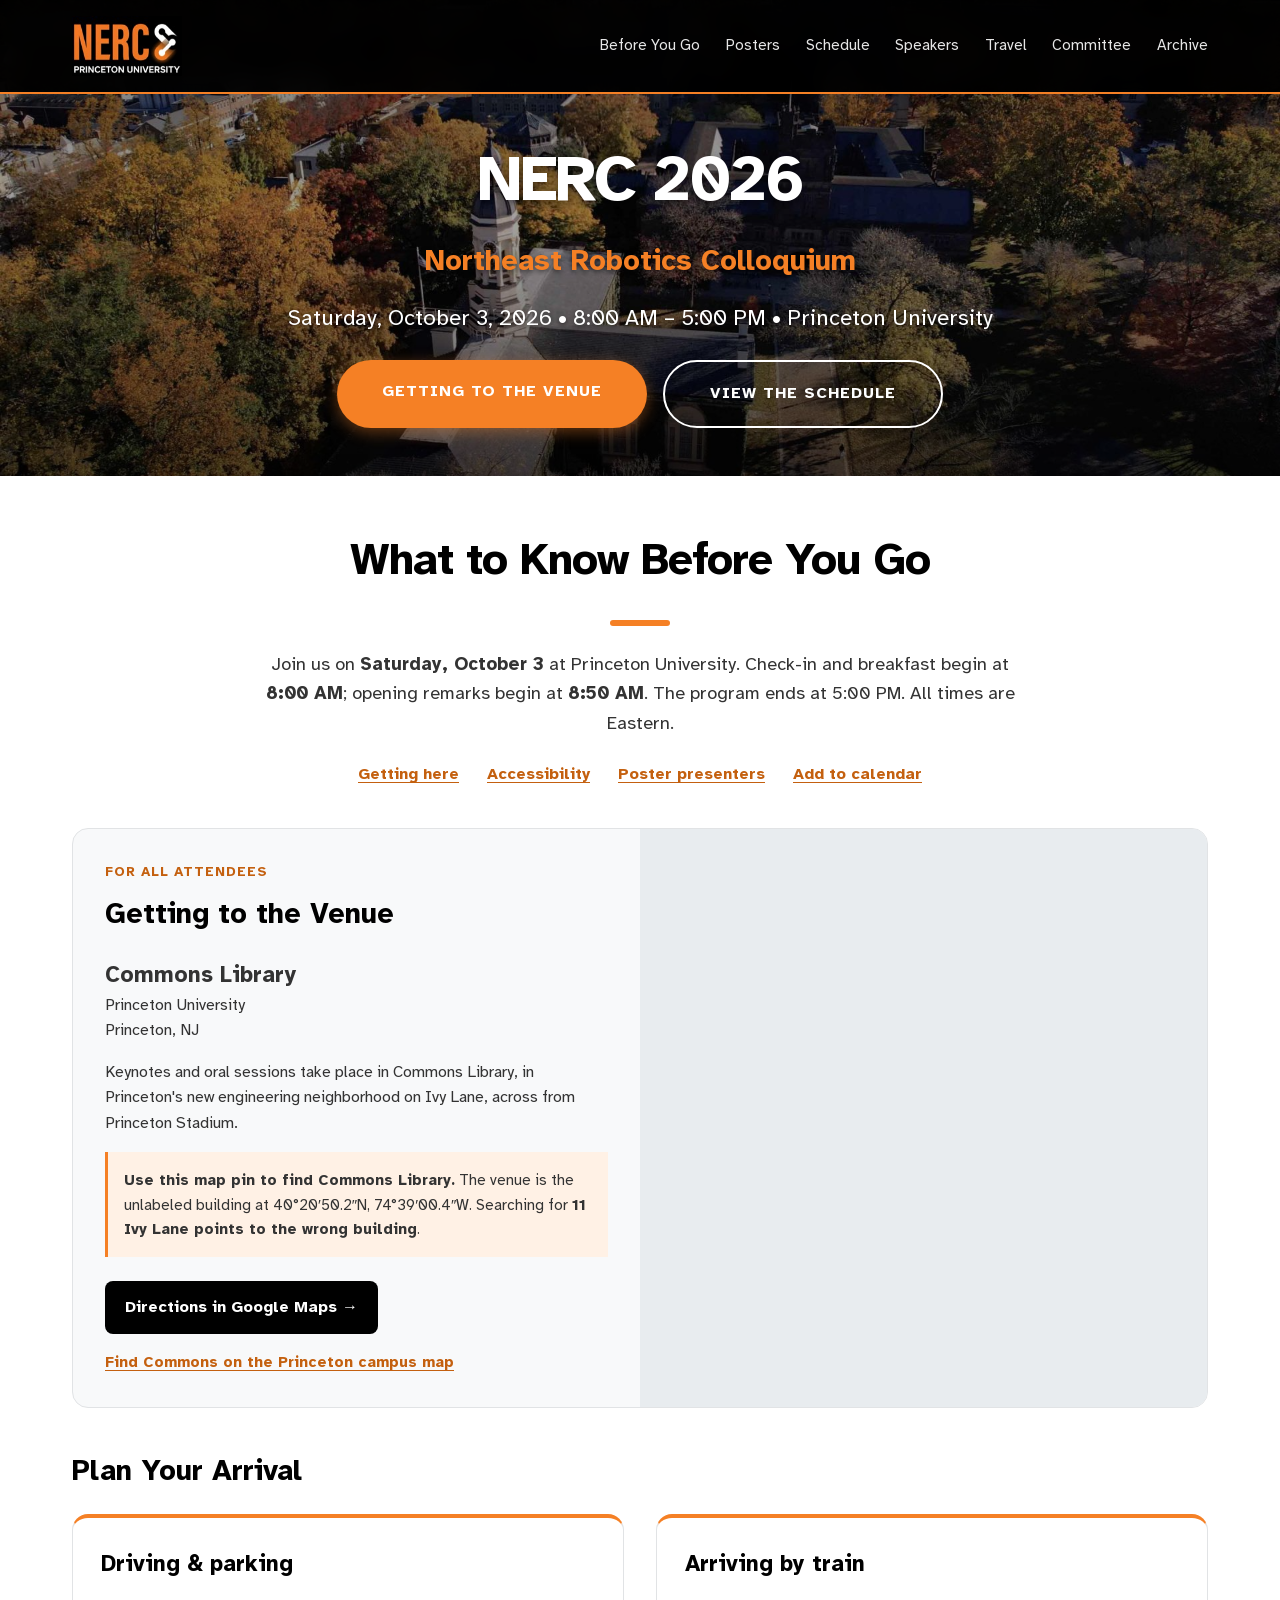
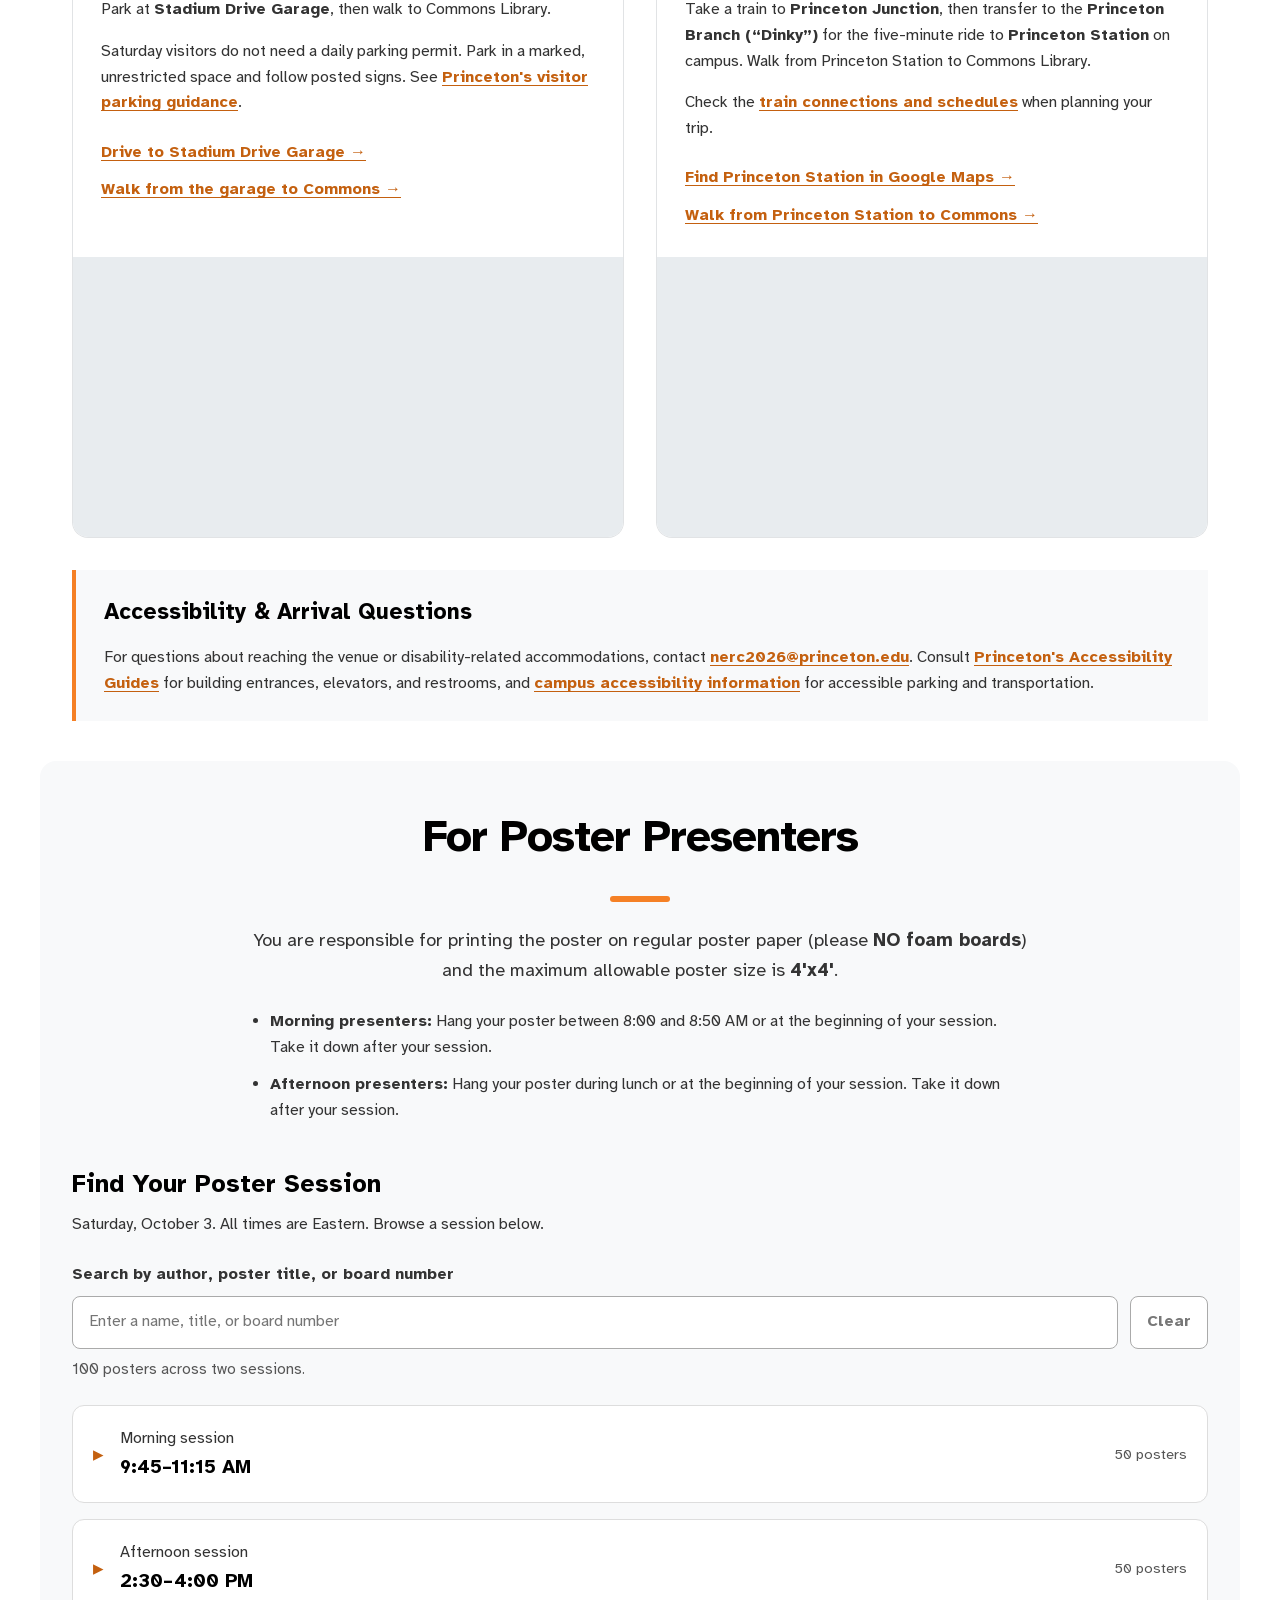
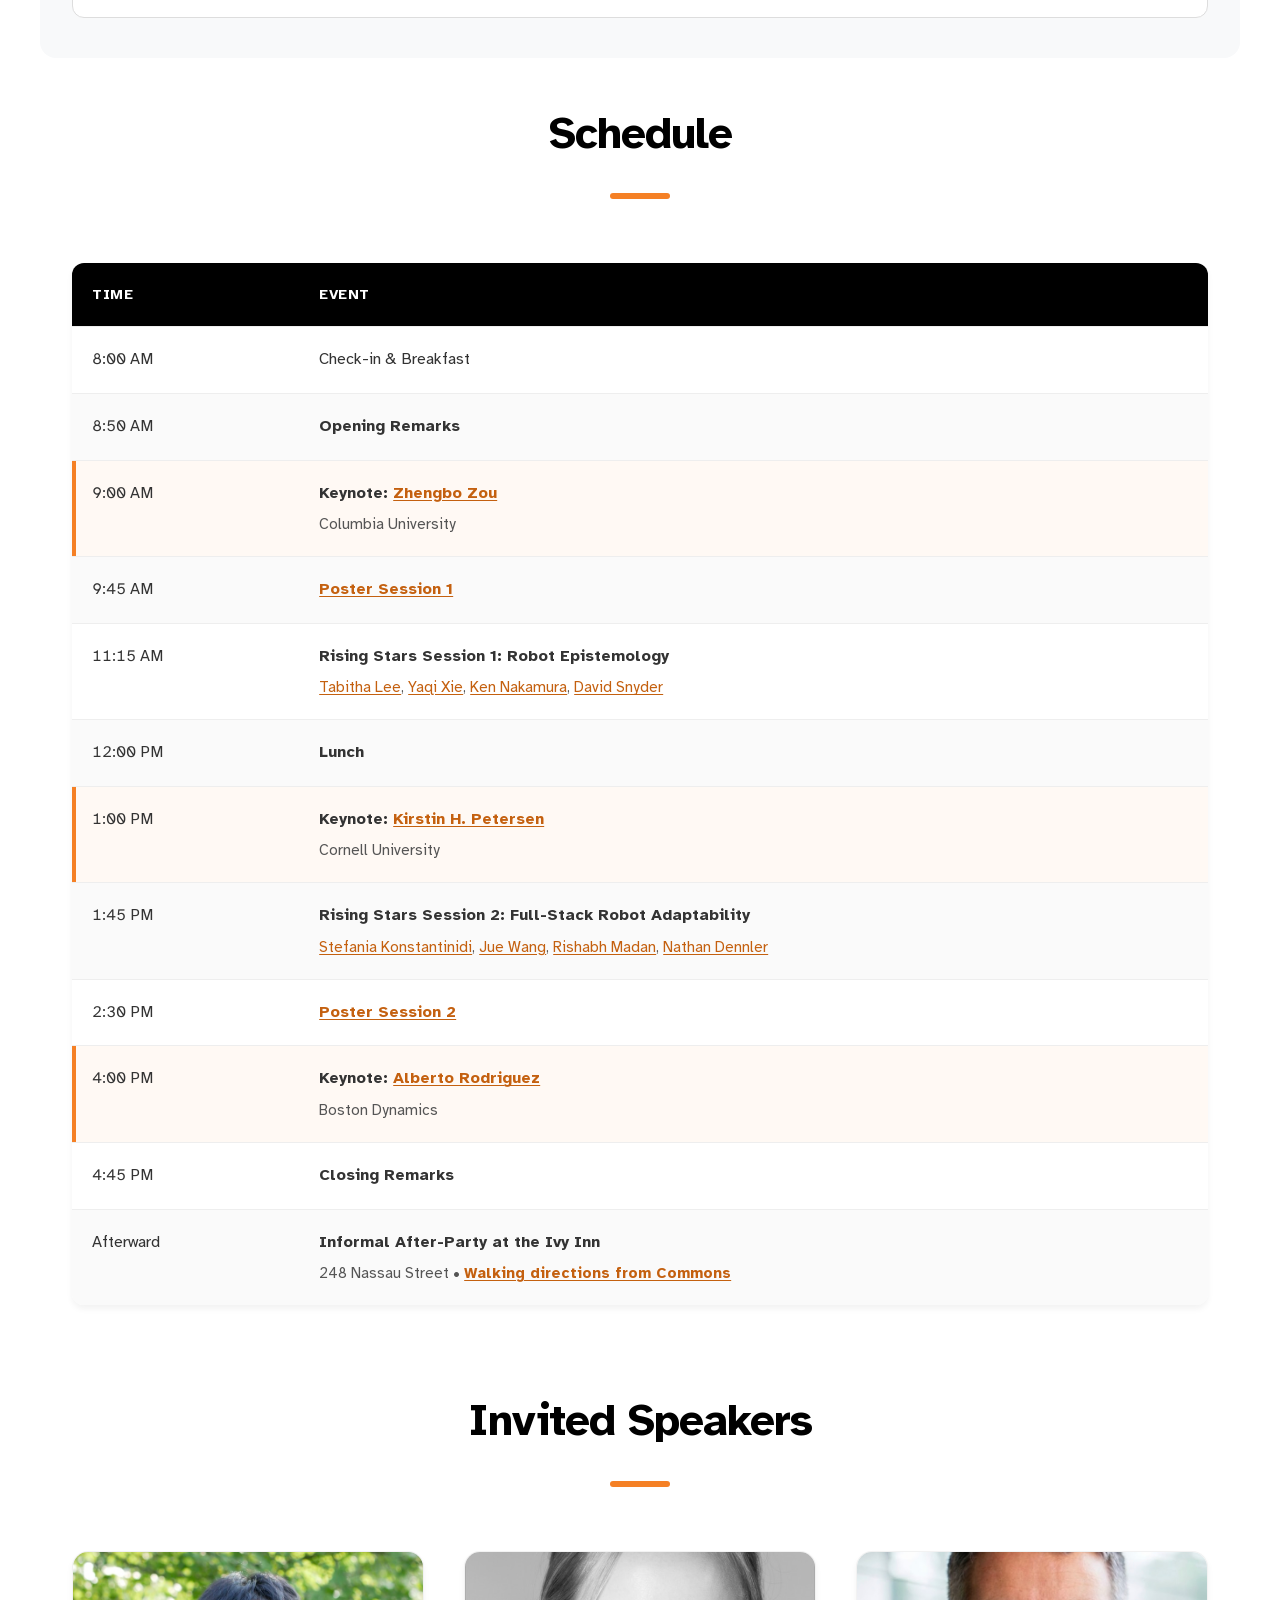
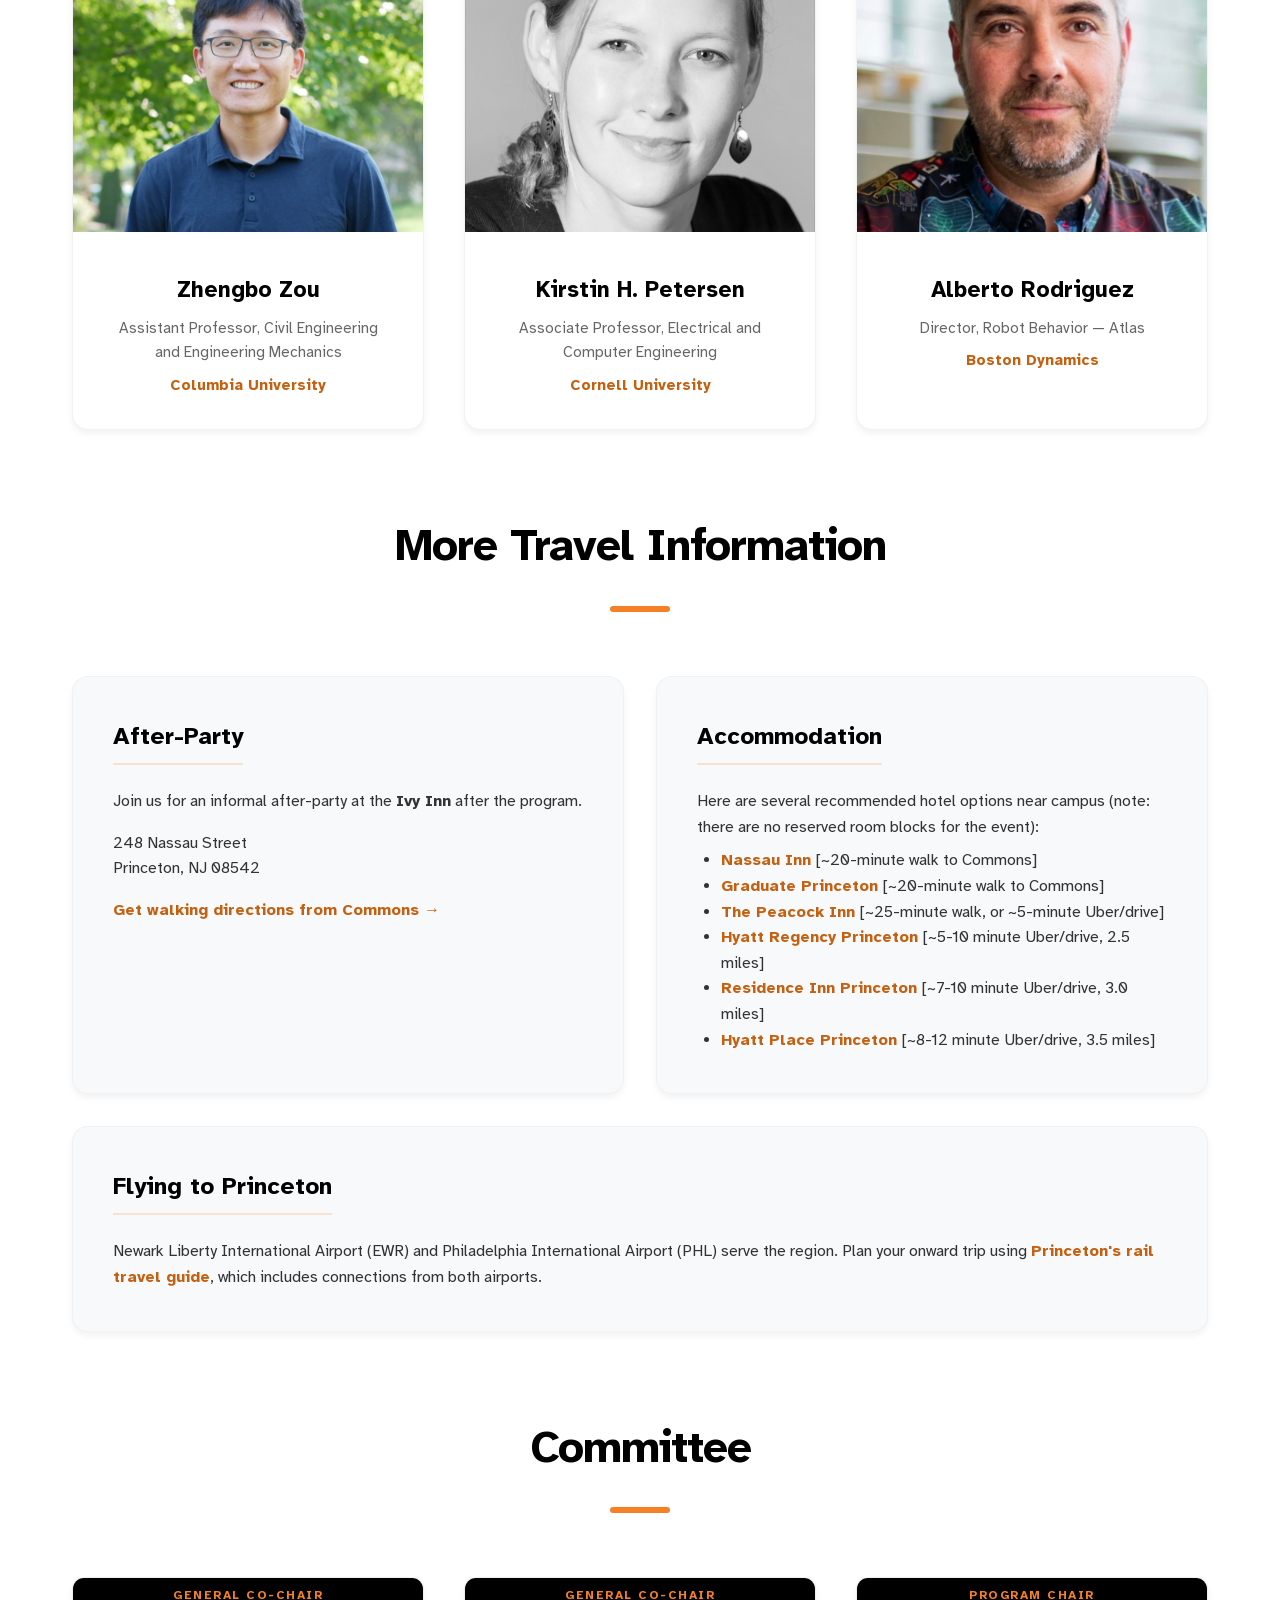
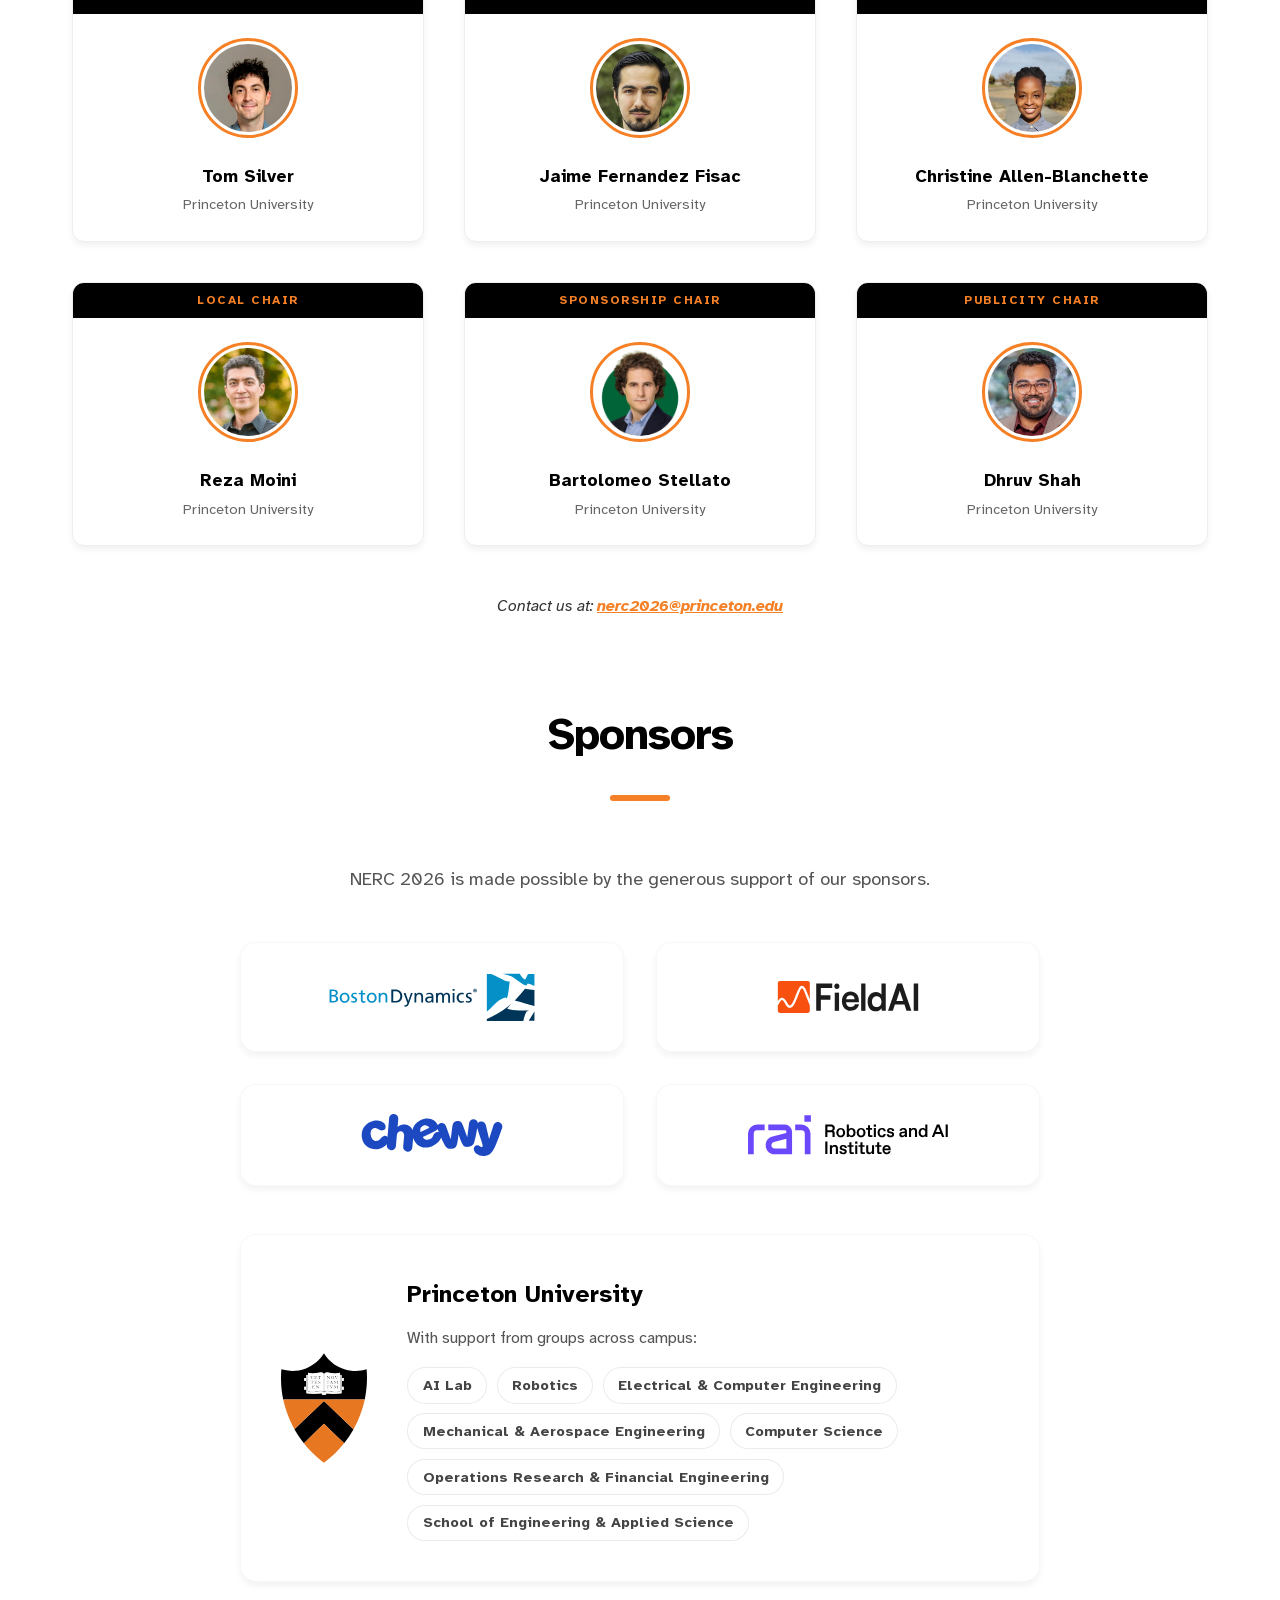
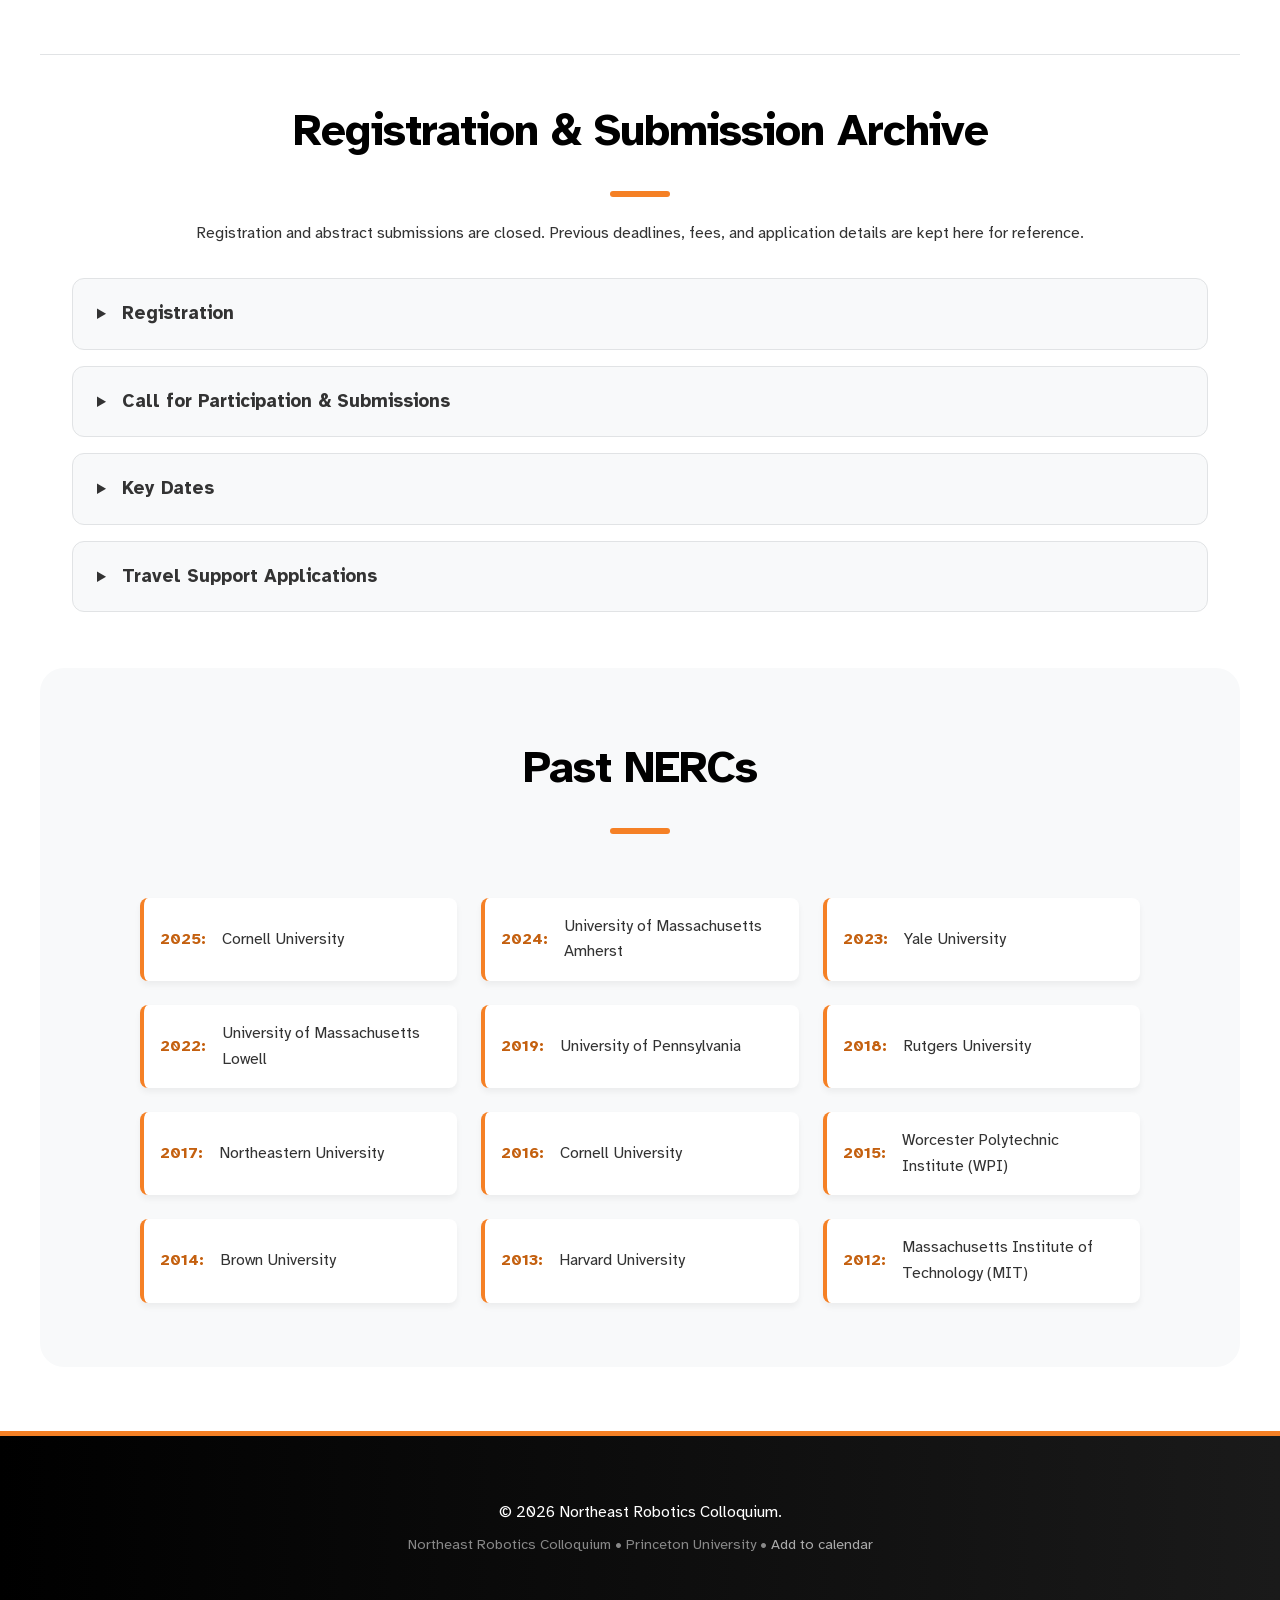
==== index.html @ b497bae8 "Link Alberto Rodriguez to Boston Dynamics" ====
<!DOCTYPE html>
<html lang="en">

<head>
    <meta charset="UTF-8">
    <meta name="viewport" content="width=device-width, initial-scale=1.0">
    <meta name="theme-color" content="#000000">
    <title>NERC 2026 | Northeast Robotics Colloquium</title>
    <meta name="description" content="The Northeast Robotics Colloquium (NERC 2026) is an annual research meeting and networking showcase bringing together the robotics community of the northeastern United States and Canada at Princeton University on October 3, 2026.">
    <link rel="canonical" href="https://nerc2026.github.io/">
    
    <!-- Open Graph / Facebook -->
    <meta property="og:type" content="website">
    <meta property="og:site_name" content="NERC 2026">
    <meta property="og:url" content="https://nerc2026.github.io/">
    <meta property="og:title" content="NERC 2026 | Northeast Robotics Colloquium">
    <meta property="og:description" content="Join the top academic and industrial robotics researchers from across the Northeast and Canada on October 3, 2026 at Princeton University.">
    <meta property="og:image" content="https://nerc2026.github.io/images/nassau_hall_autumn.jpg">
    <meta property="og:image:width" content="1920">
    <meta property="og:image:height" content="1080">
    <meta property="og:image:alt" content="Aerial view of the Princeton University campus in autumn">

    <!-- Twitter -->
    <meta name="twitter:card" content="summary_large_image">
    <meta name="twitter:url" content="https://nerc2026.github.io/">
    <meta name="twitter:title" content="NERC 2026 | Northeast Robotics Colloquium">
    <meta name="twitter:description" content="Join the top academic and industrial robotics researchers from across the Northeast and Canada on October 3, 2026 at Princeton University.">
    <meta name="twitter:image" content="https://nerc2026.github.io/images/nassau_hall_autumn.jpg">
    <meta name="twitter:image:alt" content="Aerial view of the Princeton University campus in autumn">

    <!-- Favicon -->
    <link rel="icon" type="image/x-icon" href="favicon.ico">
    <link rel="apple-touch-icon" href="apple-touch-icon.png">

    <link rel="preload" as="image" href="images/nassau_hall_autumn.jpg" media="(min-width: 769px)">
    <link rel="preload" as="image" href="images/nassau_hall_autumn_mobile.jpg" media="(max-width: 768px)">
    <link rel="stylesheet" href="style.css?v=2.8">
    <link rel="preload" as="font" type="font/woff2" href="fonts/atkinson-400.woff2" crossorigin>
    <link rel="preload" as="font" type="font/woff2" href="fonts/atkinson-700.woff2" crossorigin>
    <link rel="stylesheet" href="fonts/fonts.css?v=1.1">

    <!-- JSON-LD Structured Data -->
    <script type="application/ld+json">
    {
        "@context": "https://schema.org",
        "@type": "Event",
        "name": "Northeast Robotics Colloquium 2026 (NERC 2026)",
        "startDate": "2026-10-03T08:00:00-04:00",
        "endDate": "2026-10-03T17:00:00-04:00",
        "eventAttendanceMode": "https://schema.org/OfflineEventAttendanceMode",
        "eventStatus": "https://schema.org/EventScheduled",
        "location": {
            "@type": "Place",
            "name": "Princeton University, Commons Library",
            "geo": {
                "@type": "GeoCoordinates",
                "latitude": 40.347278,
                "longitude": -74.650111
            },
            "address": {
                "@type": "PostalAddress",
                "addressLocality": "Princeton",
                "addressRegion": "NJ",
                "postalCode": "08540",
                "addressCountry": "US"
            }
        },
        "image": "https://nerc2026.github.io/images/nassau_hall_autumn.jpg",
        "url": "https://nerc2026.github.io/",
        "description": "The Northeast Robotics Colloquium (NERC 2026) is an annual research meeting and networking showcase bringing together the robotics community of the northeastern United States and Canada at Princeton University on October 3, 2026.",
        "organizer": {
            "@type": "Organization",
            "name": "Princeton Robotics, Princeton University",
            "url": "https://www.princeton.edu"
        },
        "performer": [
            {
                "@type": "Person",
                "name": "Kirstin H. Petersen",
                "affiliation": "Cornell University"
            },
            {
                "@type": "Person",
                "name": "Zhengbo Zou",
                "affiliation": "Columbia University"
            },
            {
                "@type": "Person",
                "name": "Alberto Rodriguez",
                "affiliation": "Boston Dynamics"
            }
        ]
    }
    </script>
</head>

<body>
    <a class="skip-link" href="#main">Skip to content</a>

    <!-- Navigation -->
    <header>
        <nav aria-label="Main navigation">
            <div class="logo"><img src="images/nerc.jpeg" alt="NERC 2026 Logo"></div>
            <button class="menu-toggle" id="menu-toggle" aria-label="Toggle navigation" aria-expanded="false">
                <span></span>
                <span></span>
                <span></span>
            </button>
            <ul class="nav-links">
                <li><a href="#before-you-go">Before You Go</a></li>
                <li><a href="#posters">Posters</a></li>
                <li><a href="#schedule">Schedule</a></li>
                <li><a href="#speakers">Speakers</a></li>
                <li><a href="#logistics">Travel</a></li>
                <li><a href="#organizers">Committee</a></li>
                <li><a href="#old-info">Archive</a></li>
            </ul>
        </nav>
    </header>

    <!-- Hero Section -->
    <section class="hero">
        <h1>NERC 2026</h1>
        <p class="hero-subtitle">Northeast Robotics Colloquium</p>
        <p>Saturday, October 3, 2026 &bull; 8:00 AM &ndash; 5:00 PM &bull; Princeton University</p>
        <div class="hero-buttons">
            <a href="#before-you-go" class="btn">Getting to the venue</a>
            <a href="#schedule" class="btn btn-secondary">View the schedule</a>
        </div>
    </section>

    <main id="main" tabindex="-1">

    <!-- Attendee Information -->
    <section id="before-you-go" class="attendee-info">
        <h2 class="section-title">What to Know Before You Go</h2>
        <p class="attendee-intro">Join us on <strong>Saturday, October 3</strong> at Princeton University.
            Check-in and breakfast begin at <strong>8:00 AM</strong>; opening remarks begin at <strong>8:50 AM</strong>.
            The program ends at 5:00 PM. All times are Eastern.</p>
        <div class="attendee-links">
            <a href="#getting-here">Getting here</a>
            <a href="#accessibility">Accessibility</a>
            <a href="#posters">Poster presenters</a>
            <a href="nerc2026.ics">Add to calendar</a>
        </div>

        <div class="venue-panel">
            <div class="venue-info">
                <p class="eyebrow">For all attendees</p>
                <h3>Getting to the Venue</h3>
                <p class="venue-name">Commons Library</p>
                <address>Princeton University<br>Princeton, NJ</address>
                <p>Keynotes and oral sessions take place in Commons Library, in Princeton's new engineering
                    neighborhood on Ivy Lane, across from Princeton Stadium.</p>
                <p class="map-note"><strong>Use this map pin to find Commons Library.</strong>
                    The venue is the unlabeled building at 40&deg;20&prime;50.2&Prime;N, 74&deg;39&prime;00.4&Prime;W.
                    Searching for <strong>11 Ivy Lane points to the wrong building</strong>.</p>
                <a class="map-button" href="https://www.google.com/maps/dir/?api=1&amp;destination=40.347278%2C-74.650111"
                    target="_blank" rel="noopener">Directions in Google Maps &rarr;</a>
                <a class="campus-map-link" href="https://experience.arcgis.com/experience/366d5b2cddfb4aa990eb75f04aec8ade#widget_69=text:0949"
                    target="_blank" rel="noopener">Find Commons on the Princeton campus map</a>
            </div>
            <iframe class="venue-map" title="Google Map pin for Commons Library at 40.347278, -74.650111"
                src="https://www.google.com/maps?q=40.347278%2C-74.650111&amp;z=18&amp;output=embed"
                width="600" height="440" loading="lazy" referrerpolicy="no-referrer-when-downgrade" allowfullscreen></iframe>
        </div>

        <h3 id="getting-here" class="arrival-heading">Plan Your Arrival</h3>
        <div class="arrival-grid">
            <article class="arrival-card">
                <div class="arrival-copy">
                    <h4>Driving &amp; parking</h4>
                    <p>Park at <strong>Stadium Drive Garage</strong>, then walk to Commons Library.</p>
                    <p>Saturday visitors do not need a daily parking permit. Park in a marked, unrestricted space
                        and follow posted signs. See <a href="https://transportation.princeton.edu/parking/visiting-campus-events/visitors"
                            target="_blank" rel="noopener">Princeton's visitor parking guidance</a>.</p>
                    <ul class="route-links">
                        <li><a href="https://www.google.com/maps/dir/?api=1&amp;destination=Stadium+Drive+Garage%2C+Princeton%2C+NJ&amp;travelmode=driving"
                            target="_blank" rel="noopener">Drive to Stadium Drive Garage &rarr;</a></li>
                        <li><a href="https://www.google.com/maps/dir/?api=1&amp;origin=Stadium+Drive+Garage%2C+Princeton%2C+NJ&amp;destination=40.347278%2C-74.650111&amp;travelmode=walking"
                            target="_blank" rel="noopener">Walk from the garage to Commons &rarr;</a></li>
                    </ul>
                </div>
                <iframe class="arrival-map" title="Google Map of Stadium Drive Garage, Princeton"
                    src="https://www.google.com/maps?q=Stadium+Drive+Garage%2C+Princeton%2C+NJ&amp;z=15&amp;output=embed"
                    width="600" height="280" loading="lazy" referrerpolicy="no-referrer-when-downgrade" allowfullscreen></iframe>
            </article>
            <article class="arrival-card">
                <div class="arrival-copy">
                    <h4>Arriving by train</h4>
                    <p>Take a train to <strong>Princeton Junction</strong>, then transfer to the
                        <strong>Princeton Branch (&ldquo;Dinky&rdquo;)</strong> for the five-minute ride to
                        <strong>Princeton Station</strong> on campus. Walk from Princeton Station to Commons Library.</p>
                    <p>Check the <a href="https://transportation.princeton.edu/getting-campus/public-transit/trains"
                        target="_blank" rel="noopener">train connections and schedules</a> when planning your trip.</p>
                    <ul class="route-links">
                        <li><a href="https://www.google.com/maps/search/?api=1&amp;query=40.342088%2C-74.658870"
                            target="_blank" rel="noopener">Find Princeton Station in Google Maps &rarr;</a></li>
                        <li><a href="https://www.google.com/maps/dir/?api=1&amp;origin=40.342088%2C-74.658870&amp;destination=40.347278%2C-74.650111&amp;travelmode=walking"
                            target="_blank" rel="noopener">Walk from Princeton Station to Commons &rarr;</a></li>
                    </ul>
                </div>
                <iframe class="arrival-map" title="Google Map of Princeton Station on campus"
                    src="https://www.google.com/maps?q=40.342088%2C-74.658870&amp;z=15&amp;output=embed"
                    width="600" height="280" loading="lazy" referrerpolicy="no-referrer-when-downgrade" allowfullscreen></iframe>
            </article>
        </div>
        <div id="accessibility" class="accessibility-note">
            <h3>Accessibility &amp; Arrival Questions</h3>
            <p>For questions about reaching the venue or disability-related accommodations, contact
                <a href="mailto:nerc2026@princeton.edu">nerc2026@princeton.edu</a>.
                Consult <a href="https://www.accessableusa.com/princeton-university" target="_blank" rel="noopener">Princeton's Accessibility Guides</a>
                for building entrances, elevators, and restrooms, and
                <a href="https://transportation.princeton.edu/campus-accessibility" target="_blank" rel="noopener">campus accessibility information</a>
                for accessible parking and transportation.</p>
        </div>
    </section>

    <!-- Poster Presenter Information -->
    <section id="posters" class="poster-info">
        <h2 class="section-title">For Poster Presenters</h2>
        <p>You are responsible for printing the poster on regular poster paper (please
            <strong>NO foam boards</strong>) and the maximum allowable poster size is <strong>4'x4'</strong>.</p>
        <ul class="poster-setup">
            <li><strong>Morning presenters:</strong> Hang your poster between 8:00 and 8:50 AM or at the beginning
                of your session. Take it down after your session.</li>
            <li><strong>Afternoon presenters:</strong> Hang your poster during lunch or at the beginning
                of your session. Take it down after your session.</li>
        </ul>
        <h3 class="poster-lookup-heading">Find Your Poster Session</h3>
        <p class="poster-session-help">Saturday, October 3. All times are Eastern. Browse a session below.</p>
        <div id="poster-search-controls" class="poster-search-controls" hidden>
            <label for="poster-search">Search by author, poster title, or board number</label>
            <div class="poster-search-row">
                <input id="poster-search" type="search" placeholder="Enter a name, title, or board number"
                    autocomplete="off" spellcheck="false" aria-describedby="poster-search-count"
                    aria-controls="poster-session-morning poster-session-afternoon">
                <button id="poster-search-clear" type="button" disabled>Clear</button>
            </div>
            <p id="poster-search-count" role="status" aria-live="polite" aria-atomic="true">100 posters across two sessions.</p>
        </div>
        <p id="poster-search-empty" class="poster-search-empty" hidden>No posters found. Try a different name, title, or board number.</p>
        <details id="poster-session-morning" class="poster-session">
            <summary>
                <span class="poster-session-label">Morning session<span class="poster-session-time">9:45&ndash;11:15 AM</span></span>
                <span class="poster-session-count">50 posters</span>
            </summary>
            <ol class="poster-list" aria-label="Morning session posters by board number">
                <li class="poster-entry" data-board="1">
                    <span class="poster-board">Board <strong>1</strong></span>
                    <div class="poster-description">
                        <h4 class="poster-title">Adaptive Illumination Control for Visual SLAM</h4>
                        <p class="poster-authors">Yash Turkar, shekoufeh sadeghi, Karthik K Dantu</p>
                    </div>
                </li>
                <li class="poster-entry" data-board="2">
                    <span class="poster-board">Board <strong>2</strong></span>
                    <div class="poster-description">
                        <h4 class="poster-title">Deliberate Practice: Learning Robot Skills under a Budget</h4>
                        <p class="poster-authors">Shivam Vats, Sudarshan Sunil Harithas, Mete Tuluhan Akbulut, Arvind Raghunathan, George Konidaris</p>
                    </div>
                </li>
                <li class="poster-entry" data-board="3">
                    <span class="poster-board">Board <strong>3</strong></span>
                    <div class="poster-description">
                        <h4 class="poster-title">Deform360: A Massive Multi-view Visuotactile Dataset for Deformable World Models</h4>
                        <p class="poster-authors">George Konidaris, Hongyu Li, Wanjia Fu, Xiaoyan Cong, Zekun Li, Binghao Huang, Hanxiao Jiang, Xintong He, Yiqing Liang, Rao Fu, Tao Lu, Srinath Sridhar, Kevin A. Smith, Yunzhu Li</p>
                    </div>
                </li>
                <li class="poster-entry" data-board="4">
                    <span class="poster-board">Board <strong>4</strong></span>
                    <div class="poster-description">
                        <h4 class="poster-title">GlobalAgent: Equipping Agents with Global Spatial Memory for Language-Guided Robot Manipulation</h4>
                        <p class="poster-authors">George Konidaris, Sergio Orozco</p>
                    </div>
                </li>
                <li class="poster-entry" data-board="5">
                    <span class="poster-board">Board <strong>5</strong></span>
                    <div class="poster-description">
                        <h4 class="poster-title">Real-time deployment of deep-learning-based single-shot structured-light endoscopy for robotic laparoscopic depth guidance</h4>
                        <p class="poster-authors">Wayne Wonseok Rodgers, Axel Krieger, Shuwen Wei, Jin U. Kang, Seonghoon Jang</p>
                    </div>
                </li>
                <li class="poster-entry" data-board="6">
                    <span class="poster-board">Board <strong>6</strong></span>
                    <div class="poster-description">
                        <h4 class="poster-title">Human-Robot Teaming Field Deployments: A Comparison Between Verbal and Non-verbal Communication</h4>
                        <p class="poster-authors">Promise Osaine Ekpo, Tauhid Tanjim, Angelique Taylor</p>
                    </div>
                </li>
                <li class="poster-entry" data-board="7">
                    <span class="poster-board">Board <strong>7</strong></span>
                    <div class="poster-description">
                        <h4 class="poster-title">RAVEN: Long-Horizon Reasoning &amp; Navigation with a Visuo-Spatio-Temporal Memory</h4>
                        <p class="poster-authors">Chunwei Xing, Antonio Loquercio, Yixun Hu, Zhicheng Zheng, Lihan Zha, Rajdeep Singh, Omar Hossain, Dhruv Shah</p>
                    </div>
                </li>
                <li class="poster-entry" data-board="8">
                    <span class="poster-board">Board <strong>8</strong></span>
                    <div class="poster-description">
                        <h4 class="poster-title">Spatial Reasoning-Guided Subset Sampling for Multi-Robot Navigation</h4>
                        <p class="poster-authors">Saswati Bhattacharjee, Anirban Sinha, Chinwe Ekenna, Mukulika Ghosh</p>
                    </div>
                </li>
                <li class="poster-entry" data-board="9">
                    <span class="poster-board">Board <strong>9</strong></span>
                    <div class="poster-description">
                        <h4 class="poster-title">Learning-Based Adaptive MPC for Spacecraft Control</h4>
                        <p class="poster-authors">Patrick Schwartz, Abhishek Cauligi</p>
                    </div>
                </li>
                <li class="poster-entry" data-board="10">
                    <span class="poster-board">Board <strong>10</strong></span>
                    <div class="poster-description">
                        <h4 class="poster-title">Posture-Aware Approach and Viewpoint Selection for Robotic Casualty Assessment</h4>
                        <p class="poster-authors">Zachary Bortoff, Srijal Shekhar Poojari, Kleio Baxevani, Derek Paley</p>
                    </div>
                </li>
                <li class="poster-entry" data-board="11">
                    <span class="poster-board">Board <strong>11</strong></span>
                    <div class="poster-description">
                        <h4 class="poster-title">Conversational VLM and Deep Learning Pipeline for Robotic Multi-Spectral Motor Response Classification</h4>
                        <p class="poster-authors">Zachary Bortoff, Arian Moradi, Kleio Baxevani, Derek Paley</p>
                    </div>
                </li>
                <li class="poster-entry" data-board="12">
                    <span class="poster-board">Board <strong>12</strong></span>
                    <div class="poster-description">
                        <h4 class="poster-title">Tessellation-Enabled Soft Adaptive robot for 3D access with reduced control requirements</h4>
                        <p class="poster-authors">Allison Earnhardt, Tuo Zhao, Jonathan Prevost, Glaucio H. Paulino, Aimy Wissa</p>
                    </div>
                </li>
                <li class="poster-entry" data-board="13">
                    <span class="poster-board">Board <strong>13</strong></span>
                    <div class="poster-description">
                        <h4 class="poster-title">Characterizing the Accuracy of an Object Detection Algorithm for a ZED 2i Camera</h4>
                        <p class="poster-authors">Jeffrey W. Herrmann</p>
                    </div>
                </li>
                <li class="poster-entry" data-board="14">
                    <span class="poster-board">Board <strong>14</strong></span>
                    <div class="poster-description">
                        <h4 class="poster-title">Investigating NetLogo Swarm Complexity Survey User Evaluations</h4>
                        <p class="poster-authors">Kshitij Jerath, Sriram Krishnamoorthy</p>
                    </div>
                </li>
                <li class="poster-entry" data-board="15">
                    <span class="poster-board">Board <strong>15</strong></span>
                    <div class="poster-description">
                        <h4 class="poster-title">Text to Robotic Assembly: Function-Aware Component Assignment for Multi-Component Physical Objects</h4>
                        <p class="poster-authors">Alexander Htet Kyaw</p>
                    </div>
                </li>
                <li class="poster-entry" data-board="16">
                    <span class="poster-board">Board <strong>16</strong></span>
                    <div class="poster-description">
                        <h4 class="poster-title">A Generalized Theorem of the Alternative for Certifiable Optimization with Redundant Constraints</h4>
                        <p class="poster-authors">Hanna Jiamei Zhang, Alan Papalia, Michael Everett, David M. Rosen</p>
                    </div>
                </li>
                <li class="poster-entry" data-board="17">
                    <span class="poster-board">Board <strong>17</strong></span>
                    <div class="poster-description">
                        <h4 class="poster-title">Where Does the Interaction Begin? Boundaries, Breakdown, and Repair in a Café Robot Deployment</h4>
                        <p class="poster-authors">Maria Teresa Parreira, Malte Jung, Wendy Ju</p>
                    </div>
                </li>
                <li class="poster-entry" data-board="18">
                    <span class="poster-board">Board <strong>18</strong></span>
                    <div class="poster-description">
                        <h4 class="poster-title">Examining Social Errors in a Gradually Autonomized Trash-Barrel Robot</h4>
                        <p class="poster-authors">Maria Teresa Parreira, Wendy Ju, Emily Appleby, Sophie Shuang Cheng, Frank (Fanjun) Bu</p>
                    </div>
                </li>
                <li class="poster-entry" data-board="19">
                    <span class="poster-board">Board <strong>19</strong></span>
                    <div class="poster-description">
                        <h4 class="poster-title">TwinKit+. An AI-augmented Tangible Interface for On-the-Fly Supervisory Control of Multi-Robot Assemblies</h4>
                        <p class="poster-authors">Zixi Zhang, Bo Li, Marirena Kladeftira</p>
                    </div>
                </li>
                <li class="poster-entry" data-board="20">
                    <span class="poster-board">Board <strong>20</strong></span>
                    <div class="poster-description">
                        <h4 class="poster-title">Contextual Safety Reasoning and Grounding for Open-World Robots</h4>
                        <p class="poster-authors">Zachary Ravichandran, David Snyder, Alexander Robey, Hamed Hassani, Vijay Kumar, George J. Pappas</p>
                    </div>
                </li>
                <li class="poster-entry" data-board="21">
                    <span class="poster-board">Board <strong>21</strong></span>
                    <div class="poster-description">
                        <h4 class="poster-title">Policy Overflow: Distance-to-Manifold Corrections for Conditional Flow-Matching Policies</h4>
                        <p class="poster-authors">Edward W Staley</p>
                    </div>
                </li>
                <li class="poster-entry" data-board="22">
                    <span class="poster-board">Board <strong>22</strong></span>
                    <div class="poster-description">
                        <h4 class="poster-title">Learning Granular Dynamics via Graph Neural Networks</h4>
                        <p class="poster-authors">Sonam Okuda, Rachel Holladay</p>
                    </div>
                </li>
                <li class="poster-entry" data-board="23">
                    <span class="poster-board">Board <strong>23</strong></span>
                    <div class="poster-description">
                        <h4 class="poster-title">Hear, There, or Everywhere: MEMS-Based Acoustic Vector Sensors for Sound Localisation on UAV Platforms</h4>
                        <p class="poster-authors">Lorian Rynn Marshall, Dave Matthews, Jie Pan</p>
                    </div>
                </li>
                <li class="poster-entry" data-board="24">
                    <span class="poster-board">Board <strong>24</strong></span>
                    <div class="poster-description">
                        <h4 class="poster-title">A Systematic Analysis Framework for Fully Handheld Manipulators</h4>
                        <p class="poster-authors">Chaniya Jaroenkunathum</p>
                    </div>
                </li>
                <li class="poster-entry" data-board="25">
                    <span class="poster-board">Board <strong>25</strong></span>
                    <div class="poster-description">
                        <h4 class="poster-title">Motion Capture System for Navigating Locomotion in Granular Medium</h4>
                        <p class="poster-authors">Imelda Louise Ramirez, William R. Johnson III</p>
                    </div>
                </li>
                <li class="poster-entry" data-board="26">
                    <span class="poster-board">Board <strong>26</strong></span>
                    <div class="poster-description">
                        <h4 class="poster-title">When is property conditioning necessary? Reactive and predictive control of a soft arm</h4>
                        <p class="poster-authors">João Damião Almeida, José Santos-Victor, Cecilia Laschi</p>
                    </div>
                </li>
                <li class="poster-entry" data-board="27">
                    <span class="poster-board">Board <strong>27</strong></span>
                    <div class="poster-description">
                        <h4 class="poster-title">Understanding Human-Robot Interaction for Residents in an Assisted-Living Facility</h4>
                        <p class="poster-authors">Sifat Redwan Wahid</p>
                    </div>
                </li>
                <li class="poster-entry" data-board="28">
                    <span class="poster-board">Board <strong>28</strong></span>
                    <div class="poster-description">
                        <h4 class="poster-title">Perception Control Barrier Function Approach to Next-Best View-Action Planning in 3D Gaussian Maps</h4>
                        <p class="poster-authors">Amirhossein Mollaei Khass, Athanasios Cosse, Nader Motee</p>
                    </div>
                </li>
                <li class="poster-entry" data-board="29">
                    <span class="poster-board">Board <strong>29</strong></span>
                    <div class="poster-description">
                        <h4 class="poster-title">Accelerating Reinforcement Learning of MPC Policies via a Smoothed, GPU-Parallel ADMM Solver</h4>
                        <p class="poster-authors">Brian Plancher, Jianghan Zhang, Roland Schwan, Gabriel Fernando Bravo Palacios, Thomas Lew</p>
                    </div>
                </li>
                <li class="poster-entry" data-board="30">
                    <span class="poster-board">Board <strong>30</strong></span>
                    <div class="poster-description">
                        <h4 class="poster-title">Visibility-Constrained Nonlinear Model Predictive Control for AprilTag-Guided Mobile Robot Docking</h4>
                        <p class="poster-authors">Srividya Srinivas, Navid Rahbariasr</p>
                    </div>
                </li>
                <li class="poster-entry" data-board="31">
                    <span class="poster-board">Board <strong>31</strong></span>
                    <div class="poster-description">
                        <h4 class="poster-title">Obstacle-Aware MPC-Guided Reinforcement Learning for Humanoid Loco-Manipulation via RL-Tuned Multiagent Path Planning</h4>
                        <p class="poster-authors">Theo McArn</p>
                    </div>
                </li>
                <li class="poster-entry" data-board="32">
                    <span class="poster-board">Board <strong>32</strong></span>
                    <div class="poster-description">
                        <h4 class="poster-title">Learning to Accelerate Task and Motion Planning for Forceful Human Limb Manipulation</h4>
                        <p class="poster-authors">Minseo Kwon, Tom Silver</p>
                    </div>
                </li>
                <li class="poster-entry" data-board="33">
                    <span class="poster-board">Board <strong>33</strong></span>
                    <div class="poster-description">
                        <h4 class="poster-title">Calibrated Kibble: Modeling Deformable Particle-Filled Bags for Robot Learning</h4>
                        <p class="poster-authors">Jakub F. Kowalewski, Thomas Walewski</p>
                    </div>
                </li>
                <li class="poster-entry" data-board="34">
                    <span class="poster-board">Board <strong>34</strong></span>
                    <div class="poster-description">
                        <h4 class="poster-title">Learning Value Functions from Human Corrections as Preferences</h4>
                        <p class="poster-authors">Anjiabei Wang, Tesca Fitzgerald</p>
                    </div>
                </li>
                <li class="poster-entry" data-board="35">
                    <span class="poster-board">Board <strong>35</strong></span>
                    <div class="poster-description">
                        <h4 class="poster-title">Learning-Based Model Predictive Path Integral Control for Extreme Mobility Maneuvers</h4>
                        <p class="poster-authors">Juan Carlos Tique Rangel</p>
                    </div>
                </li>
                <li class="poster-entry" data-board="36">
                    <span class="poster-board">Board <strong>36</strong></span>
                    <div class="poster-description">
                        <h4 class="poster-title">Reality Promises: Virtual-Physical Decoupling Illusions in Mixed Reality via Invisible Mobile Robots</h4>
                        <p class="poster-authors">Mohamed Kari, Parastoo Abtahi, Cyrus Vachha</p>
                    </div>
                </li>
                <li class="poster-entry" data-board="37">
                    <span class="poster-board">Board <strong>37</strong></span>
                    <div class="poster-description">
                        <h4 class="poster-title">Online Physics Identification for Dynamic Aerial Cable Manipulation</h4>
                        <p class="poster-authors">Tongshu Wu</p>
                    </div>
                </li>
                <li class="poster-entry" data-board="38">
                    <span class="poster-board">Board <strong>38</strong></span>
                    <div class="poster-description">
                        <h4 class="poster-title">Learning Configuration-Aware Task-Space Motion Feasibility for Robotic Manipulation</h4>
                        <p class="poster-authors">Wangyi Liu, Nilanjan Chakraborty</p>
                    </div>
                </li>
                <li class="poster-entry" data-board="39">
                    <span class="poster-board">Board <strong>39</strong></span>
                    <div class="poster-description">
                        <h4 class="poster-title">Task-oriented Grasping for Multifingered Hands via Inverse Kinematics</h4>
                        <p class="poster-authors">Nilanjan Chakraborty, Aditya Patankar, Nicholas Baiata</p>
                    </div>
                </li>
                <li class="poster-entry" data-board="40">
                    <span class="poster-board">Board <strong>40</strong></span>
                    <div class="poster-description">
                        <h4 class="poster-title">Probabilistic Decision Programs for Planning and World Modeling</h4>
                        <p class="poster-authors">Zachary S Siegel</p>
                    </div>
                </li>
                <li class="poster-entry" data-board="41">
                    <span class="poster-board">Board <strong>41</strong></span>
                    <div class="poster-description">
                        <h4 class="poster-title">Global Redundancy Resolution Using Learned Orthogonal Foliations</h4>
                        <p class="poster-authors">Riddhiman Laha, Seth Hutchinson, Shravan Bhoopasamudram Krishna</p>
                    </div>
                </li>
                <li class="poster-entry" data-board="42">
                    <span class="poster-board">Board <strong>42</strong></span>
                    <div class="poster-description">
                        <h4 class="poster-title">Learning How to Bend: Dual-Control MPC for Cooperative Aerial Manipulation of Unknown Flexible Objects</h4>
                        <p class="poster-authors">Edward Caleb Lopez Tarazona</p>
                    </div>
                </li>
                <li class="poster-entry" data-board="43">
                    <span class="poster-board">Board <strong>43</strong></span>
                    <div class="poster-description">
                        <h4 class="poster-title">From Reward Weights to Physical Preferences: Terrain-Conditioned Calibration for Quadruped Locomotion</h4>
                        <p class="poster-authors">Ji-Hyeon Yoo</p>
                    </div>
                </li>
                <li class="poster-entry" data-board="44">
                    <span class="poster-board">Board <strong>44</strong></span>
                    <div class="poster-description">
                        <h4 class="poster-title">EchoSplat: Sonar Initialized and Restored Gaussian Splatting for Underwater Reconstruction</h4>
                        <p class="poster-authors">Xiaoming Zhao, Yewei Huang, Mingi Jeong, Alberto Quattrini Li</p>
                    </div>
                </li>
                <li class="poster-entry" data-board="45">
                    <span class="poster-board">Board <strong>45</strong></span>
                    <div class="poster-description">
                        <h4 class="poster-title">SPAR: Reducing Exploitability in Competitive Games with Stackelberg Protagonist-Antagonist-Referee Adversarial Reinforcement Learning</h4>
                        <p class="poster-authors">Justin S. Wang, Duy Phuong Nguyen, Haimin Hu, Jaime Fernández Fisac</p>
                    </div>
                </li>
                <li class="poster-entry" data-board="46">
                    <span class="poster-board">Board <strong>46</strong></span>
                    <div class="poster-description">
                        <h4 class="poster-title">Evolving DADENCE for Scalable Multi-Agent Coverage</h4>
                        <p class="poster-authors">Edwin Meriaux, Gregory Dudek</p>
                    </div>
                </li>
                <li class="poster-entry" data-board="47">
                    <span class="poster-board">Board <strong>47</strong></span>
                    <div class="poster-description">
                        <h4 class="poster-title">Developing a modular, affordable 1D linear rehabilitation platform</h4>
                        <p class="poster-authors">Vedant Talati, Reem M. Azar, Michelle J Johnson</p>
                    </div>
                </li>
                <li class="poster-entry" data-board="48">
                    <span class="poster-board">Board <strong>48</strong></span>
                    <div class="poster-description">
                        <h4 class="poster-title">Learning What to Say to Your VLA: Mostly Harmless Vision Language Action Model Steering</h4>
                        <p class="poster-authors">Hyun Joe Jeong, Gokul Swamy, Andrea Bajcsy</p>
                    </div>
                </li>
                <li class="poster-entry" data-board="49">
                    <span class="poster-board">Board <strong>49</strong></span>
                    <div class="poster-description">
                        <h4 class="poster-title">Dream to Go: Imagining Where to Look for Active Exploration and Object Search</h4>
                        <p class="poster-authors">Jing Zhang</p>
                    </div>
                </li>
                <li class="poster-entry" data-board="50">
                    <span class="poster-board">Board <strong>50</strong></span>
                    <div class="poster-description">
                        <h4 class="poster-title">Autonomous Vision-Based Monitoring of Aquatic Ecosystems with Micro-AUVs</h4>
                        <p class="poster-authors">Di Ni, Irene Sha, Valeria Saro-Cortes, Sneha Ramshanker, Radhika Nagpal</p>
                    </div>
                </li>
            </ol>
        </details>
        <details id="poster-session-afternoon" class="poster-session">
            <summary>
                <span class="poster-session-label">Afternoon session<span class="poster-session-time">2:30&ndash;4:00 PM</span></span>
                <span class="poster-session-count">50 posters</span>
            </summary>
            <ol class="poster-list" aria-label="Afternoon session posters by board number">
                <li class="poster-entry" data-board="1">
                    <span class="poster-board">Board <strong>1</strong></span>
                    <div class="poster-description">
                        <h4 class="poster-title">Learning on-Policy Learning to Specialize Lightweight Robot Policies</h4>
                        <p class="poster-authors">Chunwei Xing, Daniel Gehrig, Vineet Pasumarti, Antonio Loquercio</p>
                    </div>
                </li>
                <li class="poster-entry" data-board="2">
                    <span class="poster-board">Board <strong>2</strong></span>
                    <div class="poster-description">
                        <h4 class="poster-title">Reinforcement Learning for Flow-Matching Policies with Density Transport</h4>
                        <p class="poster-authors">Antonio Loquercio, Boshu Lei, Kostas Daniilidis</p>
                    </div>
                </li>
                <li class="poster-entry" data-board="3">
                    <span class="poster-board">Board <strong>3</strong></span>
                    <div class="poster-description">
                        <h4 class="poster-title">Analyzing Computational Demands on the Leo Rover during Image Processing and Navigation</h4>
                        <p class="poster-authors">Jeffrey W. Herrmann</p>
                    </div>
                </li>
                <li class="poster-entry" data-board="4">
                    <span class="poster-board">Board <strong>4</strong></span>
                    <div class="poster-description">
                        <h4 class="poster-title">Meta-Reasoning-Driven Adaptive Fault Recovery for Autonomous Robot Navigation in ROS 2 Nav2</h4>
                        <p class="poster-authors">Adewole Samuel Adeola</p>
                    </div>
                </li>
                <li class="poster-entry" data-board="5">
                    <span class="poster-board">Board <strong>5</strong></span>
                    <div class="poster-description">
                        <h4 class="poster-title">Exploring robot-led activities between people living with dementia and family care partners</h4>
                        <p class="poster-authors">Jirachaya Fern Limprayoon, Brian Scassellati</p>
                    </div>
                </li>
                <li class="poster-entry" data-board="6">
                    <span class="poster-board">Board <strong>6</strong></span>
                    <div class="poster-description">
                        <h4 class="poster-title">Optimizing Team Behavior via Extremum-seeking Control in Multi-agent Reinforcement Learning</h4>
                        <p class="poster-authors">Svar Rajankumar Patel, Kshitij Jerath, Wendy Ju</p>
                    </div>
                </li>
                <li class="poster-entry" data-board="7">
                    <span class="poster-board">Board <strong>7</strong></span>
                    <div class="poster-description">
                        <h4 class="poster-title">Multi-Agent World Models for Robust Coordination under Partial Observability and Dynamic Team Composition</h4>
                        <p class="poster-authors">Kshitij Jerath, Akshay Kolli</p>
                    </div>
                </li>
                <li class="poster-entry" data-board="8">
                    <span class="poster-board">Board <strong>8</strong></span>
                    <div class="poster-description">
                        <h4 class="poster-title">RoboPlayground: Democratizing Robotic Evaluation Through Structured Physical Domains</h4>
                        <p class="poster-authors">Yi Ru Wang, Carter Ung, Evan Gubarev, Christopher Tan, Max Argus, Florian Shkurti, Homanga Bharadhwaj, Siddhartha Srinivasa, Dieter Fox</p>
                    </div>
                </li>
                <li class="poster-entry" data-board="9">
                    <span class="poster-board">Board <strong>9</strong></span>
                    <div class="poster-description">
                        <h4 class="poster-title">Addressing the Orchestration Gap in Generalist Robots via Physical Agency</h4>
                        <p class="poster-authors">Liane Galanti</p>
                    </div>
                </li>
                <li class="poster-entry" data-board="10">
                    <span class="poster-board">Board <strong>10</strong></span>
                    <div class="poster-description">
                        <h4 class="poster-title">Environment-Aware Path Generation for Robotic Additive Manufacturing of Structures</h4>
                        <p class="poster-authors">Mahsa Rabiei</p>
                    </div>
                </li>
                <li class="poster-entry" data-board="11">
                    <span class="poster-board">Board <strong>11</strong></span>
                    <div class="poster-description">
                        <h4 class="poster-title">Toward Minimally Invasive Transcanal Perilymph Sampling</h4>
                        <p class="poster-authors">Ailisi Bao</p>
                    </div>
                </li>
                <li class="poster-entry" data-board="12">
                    <span class="poster-board">Board <strong>12</strong></span>
                    <div class="poster-description">
                        <h4 class="poster-title">Task- and Quality-Aware Egocentric Capture for Embodied Learning</h4>
                        <p class="poster-authors">Chris von Csefalvay</p>
                    </div>
                </li>
                <li class="poster-entry" data-board="13">
                    <span class="poster-board">Board <strong>13</strong></span>
                    <div class="poster-description">
                        <h4 class="poster-title">From Quasi-Static Point Contacts to Dynamic Patch Contacts using Non-Linear Complementarity Constraints</h4>
                        <p class="poster-authors">Haroon Hublikar</p>
                    </div>
                </li>
                <li class="poster-entry" data-board="14">
                    <span class="poster-board">Board <strong>14</strong></span>
                    <div class="poster-description">
                        <h4 class="poster-title">Do Your Best, Estimate the Rest: Online Adaptation to Unknown Object Mechanics for Articulated Manipulation</h4>
                        <p class="poster-authors">Mostafa Lotfy, Riddhiman Laha, Seth Hutchinson</p>
                    </div>
                </li>
                <li class="poster-entry" data-board="15">
                    <span class="poster-board">Board <strong>15</strong></span>
                    <div class="poster-description">
                        <h4 class="poster-title">Visual Sim-to-Real Learning for Robotic Insertion under Geometric Variations: Application to Rebar Installation</h4>
                        <p class="poster-authors">Tao Sun, Beining Han, Szymon Rusinkiewicz, Yi Shao</p>
                    </div>
                </li>
                <li class="poster-entry" data-board="16">
                    <span class="poster-board">Board <strong>16</strong></span>
                    <div class="poster-description">
                        <h4 class="poster-title">Bayesian Multimodal Fusion for Robotic Mass Casualty Triage</h4>
                        <p class="poster-authors">Zachary Bortoff, Arian Moradi, Srijal Shekhar Poojari, Kleio Baxevani, Derek Paley</p>
                    </div>
                </li>
                <li class="poster-entry" data-board="17">
                    <span class="poster-board">Board <strong>17</strong></span>
                    <div class="poster-description">
                        <h4 class="poster-title">Online Courteous Planning in Shared Multi-Robot Environments</h4>
                        <p class="poster-authors">Md Ridwan Hossain Talukder</p>
                    </div>
                </li>
                <li class="poster-entry" data-board="18">
                    <span class="poster-board">Board <strong>18</strong></span>
                    <div class="poster-description">
                        <h4 class="poster-title">SemTune: Text-Conditioned Semantic Tuning for Uncertainty-Aware MPC</h4>
                        <p class="poster-authors">Abhishek Cauligi, Sriram Kodey</p>
                    </div>
                </li>
                <li class="poster-entry" data-board="19">
                    <span class="poster-board">Board <strong>19</strong></span>
                    <div class="poster-description">
                        <h4 class="poster-title">Topology-Guided Visual Prompting for Vision-Language-Action Policies</h4>
                        <p class="poster-authors">Haoyang Wu, Abhinav Kumar, Dmitry Berenson</p>
                    </div>
                </li>
                <li class="poster-entry" data-board="20">
                    <span class="poster-board">Board <strong>20</strong></span>
                    <div class="poster-description">
                        <h4 class="poster-title">TRACTION: A Foundation Policy for Force Exertion and Adaptation on Diverse Terrains  for Humanoid Robots</h4>
                        <p class="poster-authors">Sudarshan Sunil Harithas, Srinath Sridhar, Chen Yu, Juan Borbon, Dingqi Zhang, Jiuguang Wang</p>
                    </div>
                </li>
                <li class="poster-entry" data-board="21">
                    <span class="poster-board">Board <strong>21</strong></span>
                    <div class="poster-description">
                        <h4 class="poster-title">DefWAM: 3D Point Flow Prediction Learns Effective Goal-Conditioned Deformable Object Manipulation</h4>
                        <p class="poster-authors">Mete Tuluhan Akbulut, George Konidaris, Srinath Sridhar, Sergio Orozco, Gaurav Singh, Ryan Duong</p>
                    </div>
                </li>
                <li class="poster-entry" data-board="22">
                    <span class="poster-board">Board <strong>22</strong></span>
                    <div class="poster-description">
                        <h4 class="poster-title">Relating Action Dispersion to Steerability in Diffusion Policies</h4>
                        <p class="poster-authors">George Konidaris, Xinyi Wang, Skye Thompson</p>
                    </div>
                </li>
                <li class="poster-entry" data-board="23">
                    <span class="poster-board">Board <strong>23</strong></span>
                    <div class="poster-description">
                        <h4 class="poster-title">MPC-Injection: Biasing Off-Policy RL Toward Controller-Induced Behavior Basins</h4>
                        <p class="poster-authors">Roy Xing, Seyoung Ree, Brian Plancher</p>
                    </div>
                </li>
                <li class="poster-entry" data-board="24">
                    <span class="poster-board">Board <strong>24</strong></span>
                    <div class="poster-description">
                        <h4 class="poster-title">Fins and Wings: Designing a Bio-Inspired Flying Fish Robotic Model Organism</h4>
                        <p class="poster-authors">Aimy Wissa, George Kopf</p>
                    </div>
                </li>
                <li class="poster-entry" data-board="25">
                    <span class="poster-board">Board <strong>25</strong></span>
                    <div class="poster-description">
                        <h4 class="poster-title">Explainable OOHRI: Communicating Robot Capabilities and Limitations as Augmented Reality Affordances</h4>
                        <p class="poster-authors">Lauren W. Wang, Mohamed Kari, Parastoo Abtahi</p>
                    </div>
                </li>
                <li class="poster-entry" data-board="26">
                    <span class="poster-board">Board <strong>26</strong></span>
                    <div class="poster-description">
                        <h4 class="poster-title">Underwater Robotic Swarms</h4>
                        <p class="poster-authors">Di Ni</p>
                    </div>
                </li>
                <li class="poster-entry" data-board="27">
                    <span class="poster-board">Board <strong>27</strong></span>
                    <div class="poster-description">
                        <h4 class="poster-title">Unblock Me! Human-in-the-Loop Skill Practice in Dangerous and Irreversible Environments</h4>
                        <p class="poster-authors">Tom Silver, Josh Roy</p>
                    </div>
                </li>
                <li class="poster-entry" data-board="28">
                    <span class="poster-board">Board <strong>28</strong></span>
                    <div class="poster-description">
                        <h4 class="poster-title">Interactive Information Gathering for Long-Horizon Manipulation under Uncertainty</h4>
                        <p class="poster-authors">Rachel Holladay, Linfei Yuan</p>
                    </div>
                </li>
                <li class="poster-entry" data-board="29">
                    <span class="poster-board">Board <strong>29</strong></span>
                    <div class="poster-description">
                        <h4 class="poster-title">Integrated Computer Vision and Multi-Sensor Perception for Autonomous Quadrupedal Navigation</h4>
                        <p class="poster-authors">Saiyuj Kobla, Brian Chen</p>
                    </div>
                </li>
                <li class="poster-entry" data-board="30">
                    <span class="poster-board">Board <strong>30</strong></span>
                    <div class="poster-description">
                        <h4 class="poster-title">End-User Scenario Authoring for Autonomous Cross-Embodiment Robotic Training</h4>
                        <p class="poster-authors">Angelique Taylor, Sai Rachana Kandikattu, Jonathan Isaac Segal, Laura Stegner</p>
                    </div>
                </li>
                <li class="poster-entry" data-board="31">
                    <span class="poster-board">Board <strong>31</strong></span>
                    <div class="poster-description">
                        <h4 class="poster-title">Neuromorphic Decision Dynamics for Deadlock-Free, Safe, and Fluid Navigation in Congested Environments</h4>
                        <p class="poster-authors">Himani Sinhmar</p>
                    </div>
                </li>
                <li class="poster-entry" data-board="32">
                    <span class="poster-board">Board <strong>32</strong></span>
                    <div class="poster-description">
                        <h4 class="poster-title">Bergen Anthropomorphic Robotic Arm Assessment (BARAA): A Classification Benchmark for Assessing the Mechanical Ability of Anthropomorphic Arms</h4>
                        <p class="poster-authors">Tyler Rydell, Julia Licameli, Nadia Kim, Semih Coban, Tatiana Jara, Yolanda Sheppard</p>
                    </div>
                </li>
                <li class="poster-entry" data-board="33">
                    <span class="poster-board">Board <strong>33</strong></span>
                    <div class="poster-description">
                        <h4 class="poster-title">Screw-based Representation of Task Space Motion Constraints</h4>
                        <p class="poster-authors">Nilanjan Chakraborty, Dasharadhan Mahalingam, Aditya Patankar</p>
                    </div>
                </li>
                <li class="poster-entry" data-board="34">
                    <span class="poster-board">Board <strong>34</strong></span>
                    <div class="poster-description">
                        <h4 class="poster-title">Is Footage from TrashBot Deployment Enough to Extract Norms?</h4>
                        <p class="poster-authors">Ayelet Maltz, Matt Franchi</p>
                    </div>
                </li>
                <li class="poster-entry" data-board="35">
                    <span class="poster-board">Board <strong>35</strong></span>
                    <div class="poster-description">
                        <h4 class="poster-title">Can Simulation Help Robots Predict Human Fairness Perceptions?</h4>
                        <p class="poster-authors">Austin Narcomey, Marynel Vázquez</p>
                    </div>
                </li>
                <li class="poster-entry" data-board="36">
                    <span class="poster-board">Board <strong>36</strong></span>
                    <div class="poster-description">
                        <h4 class="poster-title">HINT-Blimp: Human INTent Inference from Multimodal Cues for Robotic Blimps</h4>
                        <p class="poster-authors">Subhadeep Koley</p>
                    </div>
                </li>
                <li class="poster-entry" data-board="37">
                    <span class="poster-board">Board <strong>37</strong></span>
                    <div class="poster-description">
                        <h4 class="poster-title">Field-Adaptive Graph Representation for Navigation, Manipulation, and Finite-Duration Fields</h4>
                        <p class="poster-authors">Karthik K Dantu, Charuvahan Adhivarahan</p>
                    </div>
                </li>
                <li class="poster-entry" data-board="38">
                    <span class="poster-board">Board <strong>38</strong></span>
                    <div class="poster-description">
                        <h4 class="poster-title">Failure-Aware Planning for Multi-Robot Multi-Goal Navigation in Risky Environments</h4>
                        <p class="poster-authors">Morayo Ogunsina, Abhishek Paudel, Gregory J. Stein</p>
                    </div>
                </li>
                <li class="poster-entry" data-board="39">
                    <span class="poster-board">Board <strong>39</strong></span>
                    <div class="poster-description">
                        <h4 class="poster-title">Scalable and Reliable Coordination in Embodied Intelligent Networks</h4>
                        <p class="poster-authors">Zirui Xu</p>
                    </div>
                </li>
                <li class="poster-entry" data-board="40">
                    <span class="poster-board">Board <strong>40</strong></span>
                    <div class="poster-description">
                        <h4 class="poster-title">BlueKoi: Agility through unpowered turns in a fish-inspired robot</h4>
                        <p class="poster-authors">Irene Sha</p>
                    </div>
                </li>
                <li class="poster-entry" data-board="41">
                    <span class="poster-board">Board <strong>41</strong></span>
                    <div class="poster-description">
                        <h4 class="poster-title">Controlled Environment Prediction Using Probabilistic Modeling</h4>
                        <p class="poster-authors">Jose Toribio</p>
                    </div>
                </li>
                <li class="poster-entry" data-board="42">
                    <span class="poster-board">Board <strong>42</strong></span>
                    <div class="poster-description">
                        <h4 class="poster-title">Calibrated Vision-Language Perception for Risk-Aware Action Selection in Urban Driving</h4>
                        <p class="poster-authors">Malika Buribayeva, Qiuyu Tang, Kaier Liang, Aparna Bharati, Cristian Ioan Vasile</p>
                    </div>
                </li>
                <li class="poster-entry" data-board="S-1">
                    <span class="poster-board">Board <strong>S-1</strong></span>
                    <div class="poster-description">
                        <h4 class="poster-title">Human Universal Grasping</h4>
                        <p class="poster-authors">Kevin Yuanbo Wu, Tianxing Zhou, Isaac Tu, Billy Yan, Irmak Guzey, David Fouhey, Dandan Shan, Lerrel Pinto</p>
                    </div>
                </li>
                <li class="poster-entry" data-board="S-2">
                    <span class="poster-board">Board <strong>S-2</strong></span>
                    <div class="poster-description">
                        <h4 class="poster-title">YOR: A Whole-Body Mobile Manipulator for Teleoperation and Robot Learning</h4>
                        <p class="poster-authors">Kevin Yuanbo Wu, Lerrel Pinto, Kanad Patel, Dhawal Kabra, Neer Chandrakant Patel, Kenneth Ma, Zichen Jeff Cui</p>
                    </div>
                </li>
                <li class="poster-entry" data-board="S-3">
                    <span class="poster-board">Board <strong>S-3</strong></span>
                    <div class="poster-description">
                        <h4 class="poster-title">AI Interfaces: Easing Access to Field Robots</h4>
                        <p class="poster-authors">Eric Judys, Utku Melemetci, Kirstin H Petersen</p>
                    </div>
                </li>
                <li class="poster-entry" data-board="S-4">
                    <span class="poster-board">Board <strong>S-4</strong></span>
                    <div class="poster-description">
                        <h4 class="poster-title">From Pool to Pond: Deploying Cooperative Robots for Environmental Remediation</h4>
                        <p class="poster-authors">Kirstin H Petersen, Aidan Chan, Elias Xu</p>
                    </div>
                </li>
                <li class="poster-entry" data-board="S-5">
                    <span class="poster-board">Board <strong>S-5</strong></span>
                    <div class="poster-description">
                        <h4 class="poster-title">A Low-Cost Modular Robotic System for Automated Environmental DNA Sampling</h4>
                        <p class="poster-authors">Kirstin H Petersen, Xinrong Zhu, Stephan Wagner</p>
                    </div>
                </li>
                <li class="poster-entry" data-board="S-6">
                    <span class="poster-board">Board <strong>S-6</strong></span>
                    <div class="poster-description">
                        <h4 class="poster-title">Interfacial Pumping on a Lab-Scale USV for Efficient Microplastics Collection</h4>
                        <p class="poster-authors">Kirstin H Petersen, Stephan Wagner</p>
                    </div>
                </li>
                <li class="poster-entry" data-board="S-7">
                    <span class="poster-board">Board <strong>S-7</strong></span>
                    <div class="poster-description">
                        <h4 class="poster-title">A Robotic System for Invasive Aquatic Biomass Removal</h4>
                        <p class="poster-authors">Kirstin H Petersen, Ming Huang</p>
                    </div>
                </li>
                <li class="poster-entry" data-board="S-8">
                    <span class="poster-board">Board <strong>S-8</strong></span>
                    <div class="poster-description">
                        <h4 class="poster-title">A Low-Cost Amphibious Robot for Mapping and Monitoring Freshwater Wetlands</h4>
                        <p class="poster-authors">Kirstin H Petersen, Hilario Esparza, Ryan Brynjolfson</p>
                    </div>
                </li>
            </ol>
        </details>
    </section>

    <!-- Schedule Section -->
    <section id="schedule" class="schedule">
        <h2 class="section-title">Schedule</h2>
        <table class="schedule-table program-table">
            <thead>
                <tr>
                    <th scope="col">Time</th>
                    <th scope="col">Event</th>
                </tr>
            </thead>
            <tbody>
                <tr>
                    <td>8:00 AM</td>
                    <td>Check-in &amp; Breakfast</td>
                </tr>
                <tr>
                    <td>8:50 AM</td>
                    <td><strong>Opening Remarks</strong></td>
                </tr>
                <tr class="highlight">
                    <td>9:00 AM</td>
                    <td>
                        <strong>Keynote: <a href="https://www.civil.columbia.edu/content/zhengbo-zou" target="_blank" rel="noopener">Zhengbo Zou</a></strong>
                        <p class="schedule-detail">Columbia University</p>
                    </td>
                </tr>
                <tr>
                    <td>9:45 AM</td>
                    <td><strong><a href="#poster-session-morning">Poster Session 1</a></strong></td>
                </tr>
                <tr>
                    <td>11:15 AM</td>
                    <td>
                        <strong>Rising Stars Session 1: Robot Epistemology</strong>
                        <p class="schedule-detail schedule-speakers">
                            <a href="https://tabula-rosa.github.io/" target="_blank" rel="noopener">Tabitha Lee</a>,
                            <a href="https://yaqi-xie.me/" target="_blank" rel="noopener">Yaqi Xie</a>,
                            <a href="https://kensukenk.github.io/" target="_blank" rel="noopener">Ken Nakamura</a>,
                            <a href="https://dasnyder5.github.io/" target="_blank" rel="noopener">David Snyder</a>
                        </p>
                    </td>
                </tr>
                <tr>
                    <td>12:00 PM</td>
                    <td><strong>Lunch</strong></td>
                </tr>
                <tr class="highlight">
                    <td>1:00 PM</td>
                    <td>
                        <strong>Keynote: <a href="https://www.ece.cornell.edu/faculty-directory/kirstin-hagelskjaer-petersen" target="_blank" rel="noopener">Kirstin H. Petersen</a></strong>
                        <p class="schedule-detail">Cornell University</p>
                    </td>
                </tr>
                <tr>
                    <td>1:45 PM</td>
                    <td>
                        <strong>Rising Stars Session 2: Full-Stack Robot Adaptability</strong>
                        <p class="schedule-detail schedule-speakers">
                            <a href="https://meche.mit.edu/people/staff/stef_k%40mit.edu" target="_blank" rel="noopener">Stefania Konstantinidi</a>,
                            <a href="https://wang5056.github.io/" target="_blank" rel="noopener">Jue Wang</a>,
                            <a href="https://www.cs.cornell.edu/~madan/" target="_blank" rel="noopener">Rishabh Madan</a>,
                            <a href="https://ndennler.github.io/" target="_blank" rel="noopener">Nathan Dennler</a>
                        </p>
                    </td>
                </tr>
                <tr>
                    <td>2:30 PM</td>
                    <td><strong><a href="#poster-session-afternoon">Poster Session 2</a></strong></td>
                </tr>
                <tr class="highlight">
                    <td>4:00 PM</td>
                    <td>
                        <strong>Keynote: <a href="https://bostondynamics.com/" target="_blank" rel="noopener">Alberto Rodriguez</a></strong>
                        <p class="schedule-detail">Boston Dynamics</p>
                    </td>
                </tr>
                <tr>
                    <td>4:45 PM</td>
                    <td><strong>Closing Remarks</strong></td>
                </tr>
                <tr>
                    <td>Afterward</td>
                    <td>
                        <strong>Informal After-Party at the Ivy Inn</strong>
                        <p class="schedule-detail">248 Nassau Street &bull;
                            <a href="https://www.google.com/maps/dir/?api=1&amp;origin=40.347278%2C-74.650111&amp;destination=Ivy+Inn%2C+248+Nassau+Street%2C+Princeton%2C+NJ+08542&amp;travelmode=walking"
                                target="_blank" rel="noopener">Walking directions from Commons</a>
                        </p>
                    </td>
                </tr>
            </tbody>
        </table>
    </section>

    <!-- Speakers Section -->
    <section id="speakers" class="speakers">
        <h2 class="section-title">Invited Speakers</h2>
        <div class="speaker-grid">
            <div class="speaker-card">
                <img src="images/speakers/zou.jpg" alt="Zhengbo Zou" class="speaker-img" width="280" height="280" loading="lazy" decoding="async">
                <div class="speaker-info">
                    <h3 class="speaker-name"><a href="https://www.civil.columbia.edu/content/zhengbo-zou"
                            target="_blank" rel="noopener">Zhengbo Zou</a></h3>
                    <p class="speaker-title">Assistant Professor, Civil Engineering and Engineering Mechanics</p>
                    <p class="speaker-affil">Columbia University</p>
                </div>
            </div>
            <div class="speaker-card">
                <img src="images/speakers/petersen.jpg" alt="Kirstin H. Petersen" class="speaker-img" width="280" height="280" loading="lazy" decoding="async">
                <div class="speaker-info">
                    <h3 class="speaker-name"><a href="https://www.ece.cornell.edu/faculty-directory/kirstin-hagelskjaer-petersen"
                            target="_blank" rel="noopener">Kirstin H. Petersen</a></h3>
                    <p class="speaker-title">Associate Professor, Electrical and Computer Engineering</p>
                    <p class="speaker-affil">Cornell University</p>
                </div>
            </div>
            <div class="speaker-card">
                <img src="images/speakers/rodriguez.jpg" alt="Alberto Rodriguez" class="speaker-img" width="280" height="280" loading="lazy" decoding="async">
                <div class="speaker-info">
                    <h3 class="speaker-name"><a href="https://bostondynamics.com/"
                            target="_blank" rel="noopener">Alberto Rodriguez</a></h3>
                    <p class="speaker-title">Director, Robot Behavior &mdash; Atlas</p>
                    <p class="speaker-affil">Boston Dynamics</p>
                </div>
            </div>
        </div>
    </section>

    <!-- Travel Details -->
    <section id="logistics" class="logistics">
        <h2 class="section-title">More Travel Information</h2>
        <div class="logistics-grid">
            <div class="logistics-card">
                <h3>After-Party</h3>
                <p>Join us for an informal after-party at the <strong>Ivy Inn</strong> after the program.</p>
                <p class="after-party-address">248 Nassau Street<br>
                    Princeton, NJ 08542</p>
                <p><a href="https://www.google.com/maps/dir/?api=1&amp;origin=40.347278%2C-74.650111&amp;destination=Ivy+Inn%2C+248+Nassau+Street%2C+Princeton%2C+NJ+08542&amp;travelmode=walking"
                        target="_blank" rel="noopener">Get walking directions from Commons &rarr;</a></p>
            </div>
            <div class="logistics-card">
                <h3>Accommodation</h3>
                <p>Here are several recommended hotel options near campus (note: there are no reserved room blocks
                    for the event):</p>
                <ul class="hotel-list">
                    <li><a href="https://nassauinn.com/" target="_blank" rel="noopener">Nassau Inn</a> [~20-minute walk to
                        Commons]</li>
                    <li><a href="https://www.graduatehotels.com/princeton/" target="_blank" rel="noopener">Graduate Princeton</a>
                        [~20-minute walk to Commons]</li>
                    <li><a href="https://www.peacockinn.com/" target="_blank" rel="noopener">The Peacock Inn</a> [~25-minute walk,
                        or ~5-minute Uber/drive]</li>
                    <li><a href="https://www.hyatt.com/hyatt-regency/en-US/princ-hyatt-regency-princeton"
                            target="_blank" rel="noopener">Hyatt Regency Princeton</a> [~5-10 minute Uber/drive, 2.5 miles]</li>
                    <li><a href="https://www.marriott.com/en-us/hotels/ttnww-residence-inn-princeton-at-carnegie-center/overview/"
                            target="_blank" rel="noopener">Residence Inn Princeton</a> [~7-10 minute Uber/drive, 3.0 miles]</li>
                    <li><a href="https://www.hyatt.com/hyatt-place/en-US/ewrzp-hyatt-place-princeton"
                            target="_blank" rel="noopener">Hyatt Place Princeton</a> [~8-12 minute Uber/drive, 3.5 miles]</li>
                </ul>
            </div>
            <div class="logistics-card logistics-card-wide">
                <h3>Flying to Princeton</h3>
                <p>Newark Liberty International Airport (EWR) and Philadelphia International Airport (PHL)
                    serve the region. Plan your onward trip using
                    <a href="https://transportation.princeton.edu/getting-campus/public-transit/trains"
                        target="_blank" rel="noopener">Princeton's rail travel guide</a>, which includes connections
                    from both airports.</p>
            </div>
        </div>
    </section>

    <!-- Organizers Section -->
    <section id="organizers" class="organizers">
        <h2 class="section-title">Committee</h2>

        <div class="committee-grid">
            <div class="committee-card">
                <div class="card-role">General Co-Chair</div>
                <img src="images/committee/tomsilver.jpg"
                    alt="Tom Silver" width="100" height="100" loading="lazy" decoding="async">
                <div class="card-info">
                    <a href="https://tomsilver.github.io/" target="_blank" rel="noopener noreferrer">Tom Silver</a>
                    <p>Princeton University</p>
                </div>
            </div>
            <div class="committee-card">
                <div class="card-role">General Co-Chair</div>
                <img src="images/committee/fisac.jpg" alt="Jaime Fernandez Fisac" width="100" height="100" loading="lazy" decoding="async">
                <div class="card-info">
                    <a href="https://saferobotics.princeton.edu/" target="_blank" rel="noopener noreferrer">Jaime Fernandez
                        Fisac</a>
                    <p>Princeton University</p>
                </div>
            </div>
            <div class="committee-card">
                <div class="card-role">Program Chair</div>
                <img src="images/committee/allen-blanchette.jpg"
                    alt="Christine Allen-Blanchette" width="100" height="100" loading="lazy" decoding="async">
                <div class="card-info">
                    <a href="https://engineering.princeton.edu/faculty/christine-allen-blanchette" target="_blank" rel="noopener noreferrer">Christine
                        Allen-Blanchette</a>
                    <p>Princeton University</p>
                </div>
            </div>
            <div class="committee-card">
                <div class="card-role">Local Chair</div>
                <img src="images/committee/moini.jpg"
                    alt="Reza Moini" width="100" height="100" loading="lazy" decoding="async">
                <div class="card-info">
                    <a href="https://moini.princeton.edu/" target="_blank" rel="noopener noreferrer">Reza Moini</a>
                    <p>Princeton University</p>
                </div>
            </div>
            <div class="committee-card">
                <div class="card-role">Sponsorship Chair</div>
                <img src="images/committee/stellato.jpg"
                    alt="Bartolomeo Stellato" width="100" height="100" loading="lazy" decoding="async">
                <div class="card-info">
                    <a href="https://stella.to/" target="_blank" rel="noopener noreferrer">Bartolomeo
                        Stellato</a>
                    <p>Princeton University</p>
                </div>
            </div>
            <div class="committee-card">
                <div class="card-role">Publicity Chair</div>
                <img src="images/committee/shah.jpg"
                    alt="Dhruv Shah" width="100" height="100" loading="lazy" decoding="async">
                <div class="card-info">
                    <a href="https://dhruvshah.me/" target="_blank" rel="noopener noreferrer">Dhruv Shah</a>
                    <p>Princeton University</p>
                </div>
            </div>
        </div>

        <div class="contact-note">
            <p><em>Contact us at: <a href="mailto:nerc2026@princeton.edu">nerc2026@princeton.edu</a></em></p>
        </div>
    </section>

    <!-- Sponsors Section -->
    <section id="sponsors" class="sponsors">
        <h2 class="section-title">Sponsors</h2>
        <p class="sponsors-intro">NERC 2026 is made possible by the generous support of our sponsors.</p>
        <div class="sponsor-logo-grid">
            <a href="https://bostondynamics.com/" target="_blank" rel="noopener" class="sponsor-logo-link">
                <img src="images/sponsors/boston-dynamics.svg" alt="Boston Dynamics" loading="lazy" decoding="async">
            </a>
            <a href="https://fieldai.com/" target="_blank" rel="noopener" class="sponsor-logo-link">
                <img src="images/sponsors/fieldai.svg" alt="Field AI" loading="lazy" decoding="async">
            </a>
            <a href="https://www.chewy.com/" target="_blank" rel="noopener" class="sponsor-logo-link">
                <img src="images/sponsors/chewy.svg" alt="Chewy" loading="lazy" decoding="async">
            </a>
            <a href="https://rai-inst.com/" target="_blank" rel="noopener" class="sponsor-logo-link">
                <img src="images/sponsors/rai-institute.svg" alt="Robotics and AI Institute" loading="lazy" decoding="async">
            </a>
        </div>
        <div class="sponsor-princeton">
            <img src="images/sponsors/princeton-shield.svg" alt="Princeton University shield" class="sponsor-princeton-shield" loading="lazy" decoding="async">
            <div class="sponsor-princeton-info">
                <h3>Princeton University</h3>
                <p>With support from groups across campus:</p>
                <ul class="sponsor-unit-list">
                    <li><a href="https://ai.princeton.edu/" target="_blank" rel="noopener">AI Lab</a></li>
                    <li><a href="https://robotics.princeton.edu/" target="_blank" rel="noopener">Robotics</a></li>
                    <li><a href="https://ece.princeton.edu/" target="_blank" rel="noopener">Electrical &amp; Computer Engineering</a></li>
                    <li><a href="https://mae.princeton.edu/" target="_blank" rel="noopener">Mechanical &amp; Aerospace Engineering</a></li>
                    <li><a href="https://www.cs.princeton.edu/" target="_blank" rel="noopener">Computer Science</a></li>
                    <li><a href="https://orfe.princeton.edu/" target="_blank" rel="noopener">Operations Research &amp; Financial Engineering</a></li>
                    <li><a href="https://engineering.princeton.edu/" target="_blank" rel="noopener">School of Engineering &amp; Applied Science</a></li>
                </ul>
            </div>
        </div>
    </section>

    <!-- Archived Registration and Submission Information -->
    <section id="old-info" class="old-info">
        <h2 class="section-title">Registration &amp; Submission Archive</h2>
        <p class="text-center-note">Registration and abstract submissions are closed. Previous deadlines, fees,
            and application details are kept here for reference.</p>
        <details id="registration" class="archive-panel">
            <summary><h3>Registration</h3></summary>
            <div class="archive-content">
                <p class="reg-intro">NERC 2026 is open to researchers, students, and industry professionals. Registration was handled through Eventbrite.</p>
                <table class="schedule-table reg-table">
                    <thead>
                        <tr>
                            <th scope="col">Registration Type</th>
                            <th scope="col">Rate</th>
                        </tr>
                    </thead>
                    <tbody>
                        <tr><td>Student (including postdocs)</td><td>$50</td></tr>
                        <tr><td>Academic</td><td>$75</td></tr>
                        <tr><td>Industry</td><td>$100</td></tr>
                    </tbody>
                </table>
                <p class="text-center-note">Registration closed <strong>Saturday, September 19, 2026</strong>. Tickets are refundable up to 7 days before the event. NERC 2026 is an in-person, full-day program (8:00 AM &ndash; 5:00 PM ET) at Princeton University.</p>
                <p class="text-center-note">Questions? Contact us at <a href="mailto:nerc2026@princeton.edu">nerc2026@princeton.edu</a>.</p>
                <p class="btn-row">
                    <a href="https://www.eventbrite.com/e/northeast-robotics-colloquium-nerc-2026-tickets-1993696245138" target="_blank" rel="noopener" class="btn">View the Eventbrite page</a>
                </p>
            </div>
        </details>
        <details id="participation" class="archive-panel">
            <summary><h3>Call for Participation &amp; Submissions</h3></summary>
            <div class="archive-content">
                <div class="participation-grid">
                    <div class="participation-card">
                        <h4>Rising Stars & Oral Talks</h4>
                        <p>We invite PhD students and postdocs to apply for our <strong>Rising Stars</strong> session. This
                            is a prestigious opportunity to orally present your research to the entire colloquium.
                            <br><br>Applicants should submit an abstract (see format below), a video presentation
                            summarizing their work (up to 2 minutes), and a curriculum vitae. Selected researchers will be
                            invited to give a short spotlight talk during the colloquium.
                        </p>
                    </div>
                    <div class="participation-card">
                        <h4>Posters & Demos</h4>
                        <p>Present your latest work during our interactive poster sessions. We welcome abstracts describing
                            recently published work, preliminary results, ongoing research, and demonstrations. Accepted
                            abstracts will be presented as posters.
                        </p>
                    </div>
                </div>
                <div class="participation-details">
                    <h4>Abstract Format and Submission</h4>
                    <p>Abstracts for both tracks should be submitted in plain text (no PDF). Abstracts may be at most
                        <strong>5000 characters</strong> and should aim for <strong>2&ndash;3 paragraphs</strong>. An
                        abstract should describe the work, its significance, and what will be presented at the colloquium.
                        If the work has been previously published, the abstract should say so and name the venue.
                    </p>
                    <p>Submissions are handled through
                        <a href="https://openreview.net/group?id=NERC/2026/Conference">OpenReview</a>. If you do not
                        already have an OpenReview account, create one well before the deadline; new profiles can take
                        time to be activated.
                    </p>
                    <p>The submission deadline for both tracks, including all materials, is
                        <strong>Thursday, August 20, 2026, 5:00 PM ET</strong>. Decision and travel funding dates are
                        listed under <a href="#dates">Key Dates</a>.
                    </p>
                    <p class="btn-row">
                        <a href="https://openreview.net/group?id=NERC/2026/Conference" target="_blank" rel="noopener" class="btn">View the OpenReview page</a>
                    </p>
                </div>
            </div>
        </details>
        <details id="dates" class="archive-panel">
            <summary><h3>Key Dates</h3></summary>
            <div class="archive-content">
                <table class="schedule-table key-dates-table">
                    <thead>
                        <tr>
                            <th scope="col">Date</th>
                            <th scope="col">Event</th>
                            <th scope="col">Details</th>
                        </tr>
                    </thead>
                    <tbody>
                        <tr>
                            <td>Thu, Aug 20</td>
                            <td>Rising Stars Submissions</td>
                            <td>Submit abstracts and short video via OpenReview by 5:00 PM ET.</td>
                        </tr>
                        <tr>
                            <td>Thu, Aug 20</td>
                            <td>General Poster Abstracts</td>
                            <td>Submit general abstracts via OpenReview by 5:00 PM ET.</td>
                        </tr>
                        <tr>
                            <td>Thu, Aug 20</td>
                            <td>Travel Funding Applications</td>
                            <td>Apply for student/postdoc travel support via Eventbrite.</td>
                        </tr>
                        <tr>
                            <td>Mon, Sep 7</td>
                            <td>Rising Stars Decisions</td>
                            <td>Acceptance notifications emailed to oral presenter applicants.</td>
                        </tr>
                        <tr>
                            <td>Mon, Sep 7</td>
                            <td>Poster Decisions</td>
                            <td>Acceptance decisions for general poster session emailed.</td>
                        </tr>
                        <tr>
                            <td>Mon, Sep 7</td>
                            <td>Travel Funding Decisions</td>
                            <td>Notifications of travel grant awards and support emailed.</td>
                        </tr>
                        <tr>
                            <td>Sat, Sep 19</td>
                            <td>Registration Closes</td>
                            <td>Last day to register via Eventbrite.</td>
                        </tr>
                        <tr class="highlight">
                            <td>Sat, Oct 3</td>
                            <td>Colloquium Day!</td>
                            <td>Full-day colloquium event held at Princeton University.</td>
                        </tr>
                    </tbody>
                </table>
            </div>
        </details>
        <details id="travel-support" class="archive-panel">
            <summary><h3>Travel Support Applications</h3></summary>
            <div class="archive-content">
                <p>Travel grant applications were open to students and postdocs from institutions across the
                    Northeast participating or presenting at the colloquium, to help cover lodging and transportation.</p>
                <p>The application deadline was <strong>Thursday, August 20, 2026</strong>, through
                    <a href="https://www.eventbrite.com/e/northeast-robotics-colloquium-nerc-2026-tickets-1993696245138"
                        target="_blank" rel="noopener">Eventbrite</a>. Decisions were scheduled for
                    <strong>Monday, September 7, 2026</strong>.</p>
            </div>
        </details>
    </section>

    <!-- Past NERCs Section -->
    <section id="past-nercs" class="past-nercs">
        <h2 class="section-title">Past NERCs</h2>
        <div class="past-hosts-list">
            <ul>
                <li><strong>2025:</strong> <a href="https://nerc2025.cis.cornell.edu/" target="_blank" rel="noopener">Cornell University</a></li>
                <li><strong>2024:</strong> <a href="https://www.umass.edu/robotics/nerc2024" target="_blank" rel="noopener">University of Massachusetts Amherst</a></li>
                <li><strong>2023:</strong> Yale University</li>
                <li><strong>2022:</strong> University of Massachusetts Lowell</li>
                <li><strong>2019:</strong> University of Pennsylvania</li>
                <li><strong>2018:</strong> Rutgers University</li>
                <li><strong>2017:</strong> Northeastern University</li>
                <li><strong>2016:</strong> Cornell University</li>
                <li><strong>2015:</strong> Worcester Polytechnic Institute (WPI)</li>
                <li><strong>2014:</strong> Brown University</li>
                <li><strong>2013:</strong> Harvard University</li>
                <li><strong>2012:</strong> Massachusetts Institute of Technology (MIT)</li>
            </ul>
        </div>
    </section>

    </main>

    <footer>
        <div class="footer-content">
            <p>&copy; 2026 Northeast Robotics Colloquium.</p>
            <p class="footer-tagline">Northeast Robotics Colloquium &bull; Princeton University &bull; <a href="nerc2026.ics">Add to calendar</a></p>
        </div>
    </footer>

    <button id="back-to-top" aria-label="Back to top">&uarr;</button>
    <script src="script.js?v=1.2"></script>
</body>

</html>
---- style.css ----
:root {
    --primary-color: #F58025;
    /* Princeton Orange */
    --primary-text: #C4600F;
    --secondary-color: #000000;
    /* Black */
    --text-color: #333333;
    --background-color: #FFFFFF;
    --light-gray: #F8F9FA;
    --dark-gray: #222222;
    --white: #FFFFFF;
    --font-main: 'Atkinson Hyperlegible', -apple-system, BlinkMacSystemFont, "Segoe UI", Roboto, Helvetica, Arial, sans-serif;
    --transition-speed: 0.3s;
    --card-shadow: 0 4px 6px rgba(0, 0, 0, 0.05);
    --card-hover-shadow: 0 10px 20px rgba(0, 0, 0, 0.12);
}

* {
    margin: 0;
    padding: 0;
    box-sizing: border-box;
}

[hidden] {
    display: none !important;
}

@media (prefers-reduced-motion: no-preference) {
    html {
        scroll-behavior: smooth;
    }
}

html {
    scroll-padding-top: 90px;
}

body {
    font-family: var(--font-main);
    color: var(--text-color);
    background-color: var(--background-color);
    line-height: 1.6;
    overflow-x: hidden;
}

a {
    text-decoration: none;
    color: inherit;
    transition: color var(--transition-speed);
}

a:focus-visible,
button:focus-visible,
input:focus-visible,
summary:focus-visible {
    outline: 3px solid var(--primary-color);
    outline-offset: 3px;
    border-radius: 2px;
}

ul {
    list-style: none;
}

/* Header & Nav */
header {
    background-color: rgba(0, 0, 0, 0.95);
    color: var(--white);
    padding: 1rem 0;
    position: fixed;
    width: 100%;
    top: 0;
    z-index: 1000;
    backdrop-filter: blur(10px);
    border-bottom: 2px solid var(--primary-color);
}

nav {
    max-width: 1200px;
    margin: 0 auto;
    display: flex;
    justify-content: space-between;
    align-items: center;
    padding: 0 2rem;
}

.logo img {
    height: 60px;
    width: auto;
    display: block;
}

/* Hamburger Menu Toggle */
.menu-toggle {
    display: none;
    flex-direction: column;
    justify-content: space-between;
    width: 24px;
    height: 18px;
    background: transparent;
    border: none;
    cursor: pointer;
    z-index: 1001;
    padding: 0;
}

.menu-toggle span {
    display: block;
    width: 100%;
    height: 3px;
    background-color: var(--white);
    border-radius: 2px;
    transition: all 0.3s cubic-bezier(0.25, 0.8, 0.25, 1);
}

.nav-links {
    display: flex;
    gap: clamp(0.8rem, 2vw, 2rem);
    align-items: center;
}

.nav-links a {
    font-weight: 400;
    font-size: 0.95rem;
    opacity: 0.9;
}

.nav-links a:hover {
    color: var(--primary-color);
    opacity: 1;
}

.nav-links a.active {
    color: var(--primary-color);
    opacity: 1;
}

/* Hero Section */
.hero {
    background: linear-gradient(180deg, rgba(0,0,0,0.55) 0%, rgba(0,0,0,0.35) 45%, rgba(0,0,0,0.65) 100%), url('images/nassau_hall_autumn.jpg');
    background-size: cover;
    background-position: center;
    display: flex;
    flex-direction: column;
    justify-content: center;
    align-items: center;
    text-align: center;
    color: var(--white);
    padding: 8rem 1.5rem 3rem;
    max-width: 100%;
    /* Override section max-width */
    margin: 0;
    /* Override section margin */
}

.hero h1 {
    font-size: clamp(2.5rem, 6vw, 4rem);
    margin-bottom: 0.5rem;
    font-weight: 700;
    letter-spacing: -2px;
    text-shadow: 0 4px 10px rgba(0, 0, 0, 0.5);
}

.hero .hero-subtitle {
    font-size: clamp(1.3rem, 3vw, 1.8rem);
    color: var(--primary-color);
    margin: 0 0 1rem;
    font-weight: 700;
    text-shadow: 0 2px 5px rgba(0, 0, 0, 0.5);
}

.hero p {
    font-size: clamp(1.1rem, 2.2vw, 1.4rem);
    max-width: 900px;
    margin-bottom: 1.5rem;
    font-weight: 400;
    text-shadow: 0 2px 5px rgba(0, 0, 0, 0.5);
}

.btn {
    display: inline-block;
    padding: 1.2rem 2.8rem;
    background-color: var(--primary-color);
    color: var(--white);
    border-radius: 50px;
    font-weight: 700;
    text-transform: uppercase;
    letter-spacing: 1px;
    box-shadow: 0 4px 15px rgba(245, 128, 37, 0.4);
    transition: all var(--transition-speed);
}

.btn:hover {
    background-color: #d46a1a;
    transform: translateY(-3px);
    box-shadow: 0 8px 25px rgba(245, 128, 37, 0.6);
}

.hero-buttons {
    display: flex;
    gap: 1rem;
    flex-wrap: wrap;
    justify-content: center;
}

@media (prefers-reduced-motion: no-preference) {
    @keyframes heroFade {
        from {
            opacity: 0;
            transform: translateY(16px);
        }
        to {
            opacity: 1;
            transform: none;
        }
    }

    .hero h1 {
        animation: heroFade 0.7s ease-out both;
        animation-delay: 0s;
    }

    .hero .hero-subtitle {
        animation: heroFade 0.7s ease-out both;
        animation-delay: 0.1s;
    }

    .hero p {
        animation: heroFade 0.7s ease-out both;
        animation-delay: 0.2s;
    }

    .hero-buttons {
        animation: heroFade 0.7s ease-out both;
        animation-delay: 0.3s;
    }
}

.btn-secondary {
    background-color: transparent;
    border: 2px solid var(--white);
    box-shadow: none;
}

.btn-secondary:hover {
    background-color: rgba(255, 255, 255, 0.15);
    box-shadow: none;
}

/* Sections */
section {
    padding: 2.5rem 2rem;
    max-width: 1200px;
    margin: 0 auto;
}

.section-title {
    text-align: center;
    font-size: clamp(2.2rem, 4vw, 2.8rem);
    margin-bottom: 4rem;
    color: var(--secondary-color);
    position: relative;
    font-weight: 700;
    letter-spacing: -1px;
}

.section-title::after {
    content: '';
    display: block;
    width: 60px;
    height: 6px;
    background-color: var(--primary-color);
    margin: 1.5rem auto 0;
    border-radius: 3px;
}

/* Attendee information */
.attendee-info {
    padding-top: 3rem;
}

.attendee-info .section-title,
.poster-info .section-title,
.old-info .section-title {
    margin-bottom: 1.5rem;
}

.attendee-intro {
    max-width: 780px;
    margin: 0 auto;
    text-align: center;
    font-size: 1.15rem;
}

.attendee-links {
    display: flex;
    flex-wrap: wrap;
    justify-content: center;
    gap: 0.6rem 1.75rem;
    margin: 1.5rem 0 2.5rem;
}

.attendee-info a:not(.map-button),
.poster-info a,
.archive-content a:not(.btn) {
    color: var(--primary-text);
    font-weight: 700;
    text-decoration: underline;
    text-underline-offset: 3px;
}

.venue-panel {
    display: grid;
    grid-template-columns: 1fr 1fr;
    border: 1px solid #e1e3e5;
    border-radius: 16px;
    overflow: hidden;
    background: var(--light-gray);
}

.venue-info {
    padding: 2rem;
}

.eyebrow {
    color: var(--primary-text);
    font-size: 0.85rem;
    font-weight: 700;
    text-transform: uppercase;
    letter-spacing: 1px;
    margin-bottom: 0.5rem;
}

.venue-info h3 {
    font-size: 1.8rem;
    color: var(--secondary-color);
    margin-bottom: 1.25rem;
}

.venue-name {
    font-size: 1.4rem;
    font-weight: 700;
}

.venue-info address {
    font-style: normal;
    margin-bottom: 1rem;
}

.map-note {
    margin-top: 1rem;
    padding: 1rem;
    border-left: 3px solid var(--primary-color);
    background: #fff1e5;
    font-size: 0.95rem;
}

.map-button {
    display: inline-block;
    background: var(--secondary-color);
    color: var(--white);
    padding: 0.85rem 1.25rem;
    border-radius: 8px;
    font-weight: 700;
    margin-top: 1.5rem;
}

.map-button:hover {
    background: var(--primary-text);
}

.campus-map-link {
    display: block;
    margin-top: 1rem;
    font-size: 0.95rem;
}

.venue-map,
.arrival-map {
    display: block;
    width: 100%;
    border: 0;
    background: #e8ecef;
}

.venue-map {
    height: 100%;
    min-height: 440px;
}

.arrival-heading {
    font-size: 1.8rem;
    color: var(--secondary-color);
    margin: 2.5rem 0 1.25rem;
}

.arrival-grid {
    display: grid;
    grid-template-columns: repeat(2, minmax(0, 1fr));
    gap: 2rem;
}

.arrival-card {
    display: flex;
    flex-direction: column;
    border: 1px solid #e1e3e5;
    border-top: 4px solid var(--primary-color);
    border-radius: 16px;
    overflow: hidden;
}

.arrival-copy {
    flex: 1;
    padding: 1.75rem;
}

.arrival-copy h4,
.accessibility-note h3 {
    font-size: 1.4rem;
    color: var(--secondary-color);
    margin-bottom: 1rem;
}

.arrival-copy p + p {
    margin-top: 1rem;
}

.route-links {
    margin-top: 1.5rem;
}

.route-links li + li {
    margin-top: 0.75rem;
}

.arrival-map {
    height: 280px;
}

.accessibility-note {
    margin-top: 2rem;
    padding: 1.5rem 1.75rem;
    border-left: 4px solid var(--primary-color);
    background: var(--light-gray);
}

.poster-info {
    background: var(--light-gray);
    border-radius: 16px;
}

.poster-info > p {
    max-width: 780px;
    margin: 1rem auto 0;
    font-size: 1.15rem;
    text-align: center;
}

.poster-setup {
    max-width: 780px;
    margin: 1.5rem auto 0;
    padding-left: 1.25rem;
    list-style: disc;
}

.poster-setup li + li {
    margin-top: 0.75rem;
}

.poster-lookup-heading {
    margin: 2.5rem 0 0.5rem;
    font-size: 1.6rem;
    color: var(--secondary-color);
}

.poster-info > .poster-session-help {
    max-width: none;
    margin: 0 0 1.5rem;
    font-size: 1rem;
    text-align: left;
}

.poster-search-controls {
    margin-bottom: 1.5rem;
}

.poster-search-controls label {
    display: block;
    margin-bottom: 0.5rem;
    font-weight: 700;
}

.poster-search-row {
    display: flex;
    gap: 0.75rem;
}

#poster-search {
    flex: 1;
    min-width: 0;
    width: 100%;
    padding: 0.8rem 1rem;
    border: 1px solid #aaa;
    border-radius: 8px;
    font: inherit;
    background: var(--white);
    color: var(--text-color);
}

#poster-search-clear {
    padding: 0.8rem 1rem;
    border: 1px solid #aaa;
    border-radius: 8px;
    font: inherit;
    font-weight: 700;
    color: var(--text-color);
    background: var(--white);
    cursor: pointer;
}

#poster-search-clear:disabled {
    color: #777;
    cursor: default;
}

#poster-search-clear:hover:not(:disabled) {
    border-color: var(--primary-text);
    color: var(--primary-text);
}

#poster-search-count {
    margin-top: 0.5rem;
    color: #555;
    font-size: 0.95rem;
}

.poster-info > .poster-search-empty {
    max-width: none;
    padding: 1.25rem;
    border: 1px solid #ddd;
    border-radius: 8px;
    font-size: 1rem;
    text-align: left;
    background: var(--white);
}

.poster-session {
    margin-top: 1rem;
    border: 1px solid #ddd;
    border-radius: 12px;
    background: var(--white);
}

.poster-session summary {
    display: flex;
    align-items: center;
    gap: 1rem;
    padding: 1.25rem;
    list-style: none;
    cursor: pointer;
}

.poster-session summary::-webkit-details-marker {
    display: none;
}

.poster-session summary::before {
    content: '\25B8';
    color: var(--primary-text);
    font-size: 1.3rem;
}

.poster-session[open] summary::before {
    transform: rotate(90deg);
}

.poster-session[open] summary {
    border-bottom: 1px solid #ddd;
}

.poster-session-label {
    flex: 1;
    font-size: 1rem;
}

.poster-session-time {
    display: block;
    font-size: 1.2rem;
    font-weight: 700;
    color: var(--secondary-color);
}

.poster-session-count {
    color: #555;
    font-size: 0.9rem;
    text-align: right;
}

.poster-list {
    list-style: none;
}

.poster-entry {
    display: grid;
    grid-template-columns: 4.5rem minmax(0, 1fr);
    align-items: start;
    gap: 1.25rem;
    padding: 1.25rem;
    border-bottom: 1px solid #eee;
}

.poster-entry:last-child {
    border-bottom: 0;
}

.poster-board {
    padding: 0.5rem;
    border-radius: 8px;
    background: #fff1e5;
    text-align: center;
    font-size: 0.85rem;
    color: var(--text-color);
}

.poster-board strong {
    display: block;
    font-size: 1.2rem;
    color: var(--secondary-color);
}

.poster-title {
    font-size: 1.05rem;
    line-height: 1.45;
    color: var(--secondary-color);
    overflow-wrap: anywhere;
}

.poster-authors {
    margin-top: 0.4rem;
    font-size: 0.95rem;
    color: #555;
    overflow-wrap: anywhere;
}

@media (max-width: 600px) {
    .poster-session summary {
        padding: 1rem;
        gap: 0.6rem;
    }

    .poster-session-count {
        max-width: 4rem;
    }

    .poster-entry {
        grid-template-columns: 3.25rem minmax(0, 1fr);
        gap: 0.75rem;
        padding: 1rem;
    }
}

/* Archived information */
.old-info {
    border-top: 1px solid #e1e3e5;
    margin-top: 2rem;
}

.archive-panel {
    margin-bottom: 1rem;
    border: 1px solid #e1e3e5;
    border-radius: 12px;
    background: var(--light-gray);
}

.archive-panel summary {
    padding: 1.25rem 1.5rem;
    cursor: pointer;
}

.archive-panel summary h3 {
    display: inline;
    margin-left: 0.5rem;
    font-size: 1.15rem;
}

.archive-content {
    padding: 0 1.5rem 1.5rem;
}

.archive-content p + p {
    margin-top: 1rem;
}

.archive-content h4 {
    font-size: 1.3rem;
    color: var(--secondary-color);
    margin-bottom: 1rem;
}

.archive-content .btn {
    background: var(--secondary-color);
    box-shadow: none;
    font-size: 0.85rem;
    padding: 0.8rem 1.5rem;
}

/* Participation */
.participation {
    background-color: var(--light-gray);
    border-radius: 24px;
    padding: 4rem 2rem;
}

.participation-grid {
    display: grid;
    grid-template-columns: repeat(auto-fit, minmax(300px, 1fr));
    gap: 3rem;
}

.participation-card {
    background: var(--white);
    padding: 2.5rem;
    border-radius: 16px;
    box-shadow: var(--card-shadow);
    border-top: 4px solid var(--primary-color);
}

.participation-card h3 {
    font-size: 1.6rem;
    margin-bottom: 1rem;
    color: var(--secondary-color);
}

.participation-card p {
    font-size: 1.05rem;
    color: #555;
}

.participation-details {
    background: var(--white);
    padding: 2.5rem;
    border-radius: 16px;
    box-shadow: var(--card-shadow);
    border-top: 4px solid var(--primary-color);
    margin-top: 3rem;
}

.participation-details h3 {
    font-size: 1.6rem;
    margin-bottom: 1rem;
    color: var(--secondary-color);
}

.participation-details p {
    font-size: 1.05rem;
    color: #555;
    margin-bottom: 1rem;
}

.participation-details ul {
    font-size: 1.05rem;
    color: #555;
    list-style-type: disc;
    margin: 0 0 1rem 1.5rem;
}

.participation-details a:not(.btn) {
    color: var(--primary-text);
    font-weight: 700;
}

.participation-details a:not(.btn):hover {
    text-decoration: underline;
}

/* Speakers */
.speaker-grid {
    display: grid;
    grid-template-columns: repeat(auto-fit, minmax(280px, 1fr));
    gap: 2.5rem;
}

.speaker-card {
    background-color: var(--white);
    border-radius: 16px;
    overflow: hidden;
    text-align: center;
    box-shadow: var(--card-shadow);
    border: 1px solid rgba(0, 0, 0, 0.05);
}

.speaker-img {
    width: 100%;
    height: 280px;
    background-color: #e0e0e0;
    object-fit: cover;
}

.speaker-info {
    padding: 2rem;
}

.speaker-name {
    font-size: 1.4rem;
    font-weight: 700;
    margin-bottom: 0.5rem;
    color: var(--secondary-color);
}

.speaker-name a:hover {
    color: var(--primary-text);
}

.speaker-card-tba {
    border: 1px dashed #ccc;
    box-shadow: none;
}

.speaker-img-tba {
    display: flex;
    align-items: center;
    justify-content: center;
    background: linear-gradient(135deg, #f2f3f5 0%, #e4e6e9 100%);
    color: #b8bcc2;
    font-size: 4.5rem;
    font-weight: 700;
}

.speaker-title {
    font-size: 0.95rem;
    color: #666;
    margin-bottom: 0.5rem;
}

.speaker-affil {
    font-size: 0.95rem;
    font-weight: 700;
    color: var(--primary-text);
}

/* Schedule */
.schedule-table {
    width: 100%;
    border-collapse: collapse;
    margin-top: 1rem;
    background: var(--white);
    box-shadow: var(--card-shadow);
    border-radius: 12px;
    overflow: hidden;
}

.schedule-table th,
.schedule-table td {
    padding: 1.25rem;
    text-align: left;
    border-bottom: 1px solid #eee;
}

.schedule-table th {
    background-color: var(--secondary-color);
    color: var(--white);
    text-transform: uppercase;
    letter-spacing: 0.5px;
    font-size: 0.9rem;
}

.schedule-table tr:last-child td {
    border-bottom: none;
}

.schedule-table tr:hover {
    background-color: #f3f4f6;
}

.schedule-table tbody tr:nth-child(even) {
    background-color: #fafafa;
}

.schedule-table small {
    color: #666;
}

.schedule-table tr.highlight td {
    border-left: none;
}

.schedule-table tbody tr.highlight {
    box-shadow: inset 4px 0 0 var(--primary-color);
    background-color: rgba(245, 128, 37, 0.05);
}

.schedule-table a {
    color: var(--primary-text);
    font-weight: 700;
    text-decoration: underline;
    text-underline-offset: 2px;
}

.program-table td {
    vertical-align: top;
}

.program-table th:first-child,
.program-table td:first-child {
    white-space: nowrap;
    font-variant-numeric: tabular-nums;
}

.schedule-detail {
    margin-top: 0.35rem;
    color: #555;
    font-size: 0.95em;
}

.schedule-speakers a {
    display: inline-block;
    font-weight: 400;
}

/* Logistics / Travel */
.logistics-grid {
    display: grid;
    grid-template-columns: repeat(2, 1fr);
    gap: 2rem;
}

@media (max-width: 768px) {
    .logistics-grid {
        grid-template-columns: 1fr;
    }
}

.logistics-card {
    background-color: var(--light-gray);
    padding: 2.5rem;
    border-radius: 16px;
    box-shadow: var(--card-shadow);
    border: 1px solid rgba(0, 0, 0, 0.03);
}

.logistics-card-wide {
    grid-column: 1 / -1;
}

.logistics-card h3 {
    color: var(--secondary-color);
    margin-bottom: 1.5rem;
    font-size: 1.5rem;
    border-bottom: 2px solid rgba(245, 128, 37, 0.2);
    padding-bottom: 0.5rem;
    display: inline-block;
}

.logistics-card a {
    color: var(--primary-text);
    font-weight: 700;
}

.logistics-card a:hover {
    text-decoration: underline;
}

.after-party-address {
    margin: 1rem 0;
}

/* Committee */
.committee-grid {
    display: grid;
    grid-template-columns: repeat(auto-fit, minmax(280px, 1fr));
    gap: 2.5rem;
}

.committee-card {
    background: var(--white);
    border-radius: 12px;
    overflow: hidden;
    box-shadow: var(--card-shadow);
    text-align: center;
    border: 1px solid #eee;
}

.card-role {
    background: var(--secondary-color);
    color: var(--primary-color);
    font-size: 0.75rem;
    padding: 0.5rem;
    text-transform: uppercase;
    letter-spacing: 1.5px;
    font-weight: 700;
}

.committee-card img {
    width: 100px;
    height: 100px;
    border-radius: 50%;
    margin: 1.5rem auto 1rem;
    object-fit: cover;
    object-position: top;
    border: 3px solid var(--primary-color);
    padding: 3px;
}

.card-info {
    padding: 0 1.5rem 1.5rem;
}

.card-info a {
    display: block;
    font-size: 1.1rem;
    font-weight: 700;
    color: var(--secondary-color);
    margin-bottom: 0.2rem;
}

.card-info a:hover {
    color: var(--primary-text);
}

.card-info p {
    font-size: 0.9rem;
    color: #666;
}

/* Sponsors */
.sponsors-intro {
    text-align: center;
    font-size: 1.15rem;
    color: #555;
    max-width: 700px;
    margin: 0 auto 3rem;
}

.sponsor-logo-grid {
    display: grid;
    grid-template-columns: repeat(2, minmax(0, 1fr));
    gap: 2rem;
    max-width: 800px;
    margin: 0 auto 3rem;
}

.sponsor-logo-link {
    display: flex;
    align-items: center;
    justify-content: center;
    background-color: var(--white);
    padding: 1.75rem 2.5rem;
    border-radius: 16px;
    box-shadow: var(--card-shadow);
    border: 1px solid rgba(0, 0, 0, 0.03);
    transition: transform var(--transition-speed), box-shadow var(--transition-speed);
}

.sponsor-logo-link:hover {
    transform: translateY(-4px);
    box-shadow: 0 8px 20px rgba(0, 0, 0, 0.1);
}

.sponsor-logo-link img {
    height: 52px;
    width: auto;
    max-width: min(220px, 100%);
    object-fit: contain;
}

.sponsor-logo-link img[alt="Field AI"] {
    height: 36px;
}

.sponsor-logo-link img[alt="Chewy"] {
    height: 44px;
}

.sponsor-logo-link img[alt="Robotics and AI Institute"] {
    height: 40px;
}

.sponsor-logo-lockup {
    gap: 0.85rem;
}

.sponsor-logo-lockup img {
    height: 46px;
}

.sponsor-logo-lockup span {
    font-size: 1.25rem;
    font-weight: 700;
    letter-spacing: -0.01em;
    color: var(--secondary-color);
    white-space: nowrap;
}

.sponsor-princeton {
    display: flex;
    align-items: center;
    gap: 2.5rem;
    background-color: var(--white);
    padding: 2.5rem;
    border-radius: 16px;
    box-shadow: var(--card-shadow);
    border: 1px solid rgba(0, 0, 0, 0.03);
    max-width: 800px;
    margin: 0 auto;
}

.sponsor-princeton-shield {
    height: 110px;
    width: auto;
    flex-shrink: 0;
}

.sponsor-princeton-info h3 {
    color: var(--secondary-color);
    font-size: 1.5rem;
    margin-bottom: 0.75rem;
}

.sponsor-princeton-info p {
    color: #555;
    margin-bottom: 1rem;
}

.sponsor-unit-list {
    display: flex;
    flex-wrap: wrap;
    gap: 0.6rem;
    list-style: none;
}

.sponsor-unit-list a {
    display: inline-block;
    background-color: var(--white);
    border: 1px solid rgba(0, 0, 0, 0.08);
    border-radius: 50px;
    padding: 0.35rem 0.9rem;
    font-size: 0.9rem;
    font-weight: 600;
    color: #444;
    transition: color var(--transition-speed), border-color var(--transition-speed);
}

.sponsor-unit-list a:hover {
    color: var(--primary-text);
    border-color: var(--primary-color);
}

/* Past NERCs */
.past-nercs {
    background-color: var(--light-gray);
    border-radius: 24px;
    padding: 4rem 2rem;
    text-align: center;
}

.past-hosts-list ul {
    display: grid;
    grid-template-columns: repeat(auto-fit, minmax(min(300px, 100%), 1fr));
    gap: 1.5rem;
    text-align: left;
    max-width: 1000px;
    margin: 0 auto;
}

.past-hosts-list li {
    padding: 1rem;
    background: var(--white);
    border-radius: 8px;
    box-shadow: var(--card-shadow);
    border-left: 4px solid var(--primary-color);
    display: flex;
    align-items: center;
    gap: 1rem;
}

.past-hosts-list li strong {
    color: var(--primary-text);
}

/* Footer */
footer {
    background: linear-gradient(to right, #000 0%, #1a1a1a 100%);
    color: var(--white);
    padding: 4rem 2rem;
    text-align: center;
    margin-top: 4rem;
    border-top: 5px solid var(--primary-color);
}

.footer-content {
    max-width: 1100px;
    margin: 0 auto;
}

/* Mobile and Tablet Styles */
@media (max-width: 768px) {
    section {
        padding: 2.5rem 1.5rem;
    }

    .venue-panel,
    .arrival-grid {
        grid-template-columns: minmax(0, 1fr);
    }

    .venue-info,
    .arrival-copy {
        padding: 1.5rem;
    }

    .venue-map {
        height: 320px;
        min-height: 0;
    }

    .archive-content {
        padding: 0 1rem 1rem;
    }

    .archive-content .participation-grid {
        grid-template-columns: minmax(0, 1fr);
    }

    .archive-content .participation-card,
    .archive-content .participation-details {
        padding: 1rem;
    }

    .archive-content .btn {
        padding: 0.8rem 1rem;
    }

    .participation,
    .past-nercs {
        padding: 2.5rem 1.5rem;
    }

    .participation-grid,
    .speaker-grid,
    .committee-grid {
        gap: 1.5rem;
    }

    .participation-card,
    .participation-details,
    .logistics-card {
        padding: 1.75rem;
    }

    .sponsor-logo-grid {
        gap: 1.25rem;
    }

    .sponsor-logo-link {
        padding: 1.25rem 0.75rem;
    }

    .sponsor-logo-link img {
        height: 40px;
        max-width: min(180px, 100%);
    }

    .sponsor-logo-link img[alt="Field AI"] {
        height: 28px;
    }

    .sponsor-logo-link img[alt="Chewy"] {
        height: 34px;
    }

    .sponsor-logo-link img[alt="Robotics and AI Institute"] {
        height: 31px;
    }

    .sponsor-logo-lockup img {
        height: 36px;
    }

    .sponsor-logo-lockup span {
        font-size: 1.05rem;
    }

    .sponsor-princeton {
        flex-direction: column;
        text-align: center;
        gap: 1.5rem;
        padding: 1.75rem;
    }

    .sponsor-unit-list {
        justify-content: center;
    }

    .schedule-table th,
    .schedule-table td {
        padding: 1rem 0.5rem;
        font-size: 0.9rem;
    }

    /* Mobile Navigation */
    .menu-toggle {
        display: flex;
    }

    .nav-links {
        display: flex;
        flex-direction: column;
        position: absolute;
        top: 100%; /* Dropdown directly below fixed header */
        left: 0;
        width: 100%;
        background-color: rgba(0, 0, 0, 0.98);
        backdrop-filter: blur(10px);
        border-bottom: 3px solid var(--primary-color);
        padding: 2rem 0;
        gap: 1.5rem;
        box-shadow: 0 10px 20px rgba(0, 0, 0, 0.3);
        transform: translateY(-150%);
        opacity: 0;
        transition: transform 0.4s cubic-bezier(0.25, 0.8, 0.25, 1), opacity 0.4s ease;
        pointer-events: none;
        z-index: 999;
    }

    .nav-links.active {
        transform: translateY(0);
        opacity: 1;
        pointer-events: auto;
    }

    .nav-links a {
        font-size: 1.1rem;
        font-weight: 700;
        letter-spacing: 0.5px;
        width: 100%;
        text-align: center;
        padding: 0.5rem 0;
    }

    .nav-links .nav-cta {
        display: inline-block;
    }

    /* Hamburger Animation to 'X' */
    .menu-toggle.active span:nth-child(1) {
        transform: translateY(7.5px) rotate(45deg);
        background-color: var(--primary-color);
    }

    .menu-toggle.active span:nth-child(2) {
        opacity: 0;
        transform: translateX(-10px);
    }

    .menu-toggle.active span:nth-child(3) {
        transform: translateY(-7.5px) rotate(-45deg);
        background-color: var(--primary-color);
    }

    .hero {
        background-image: linear-gradient(180deg, rgba(0,0,0,0.55) 0%, rgba(0,0,0,0.35) 45%, rgba(0,0,0,0.65) 100%), url('images/nassau_hall_autumn_mobile.jpg');
    }
}

/* Custom classes for NERC 2026 */
.skip-link {
    position: absolute;
    top: -1000px;
    left: 0;
    z-index: 2000;
}

.skip-link:focus {
    top: 0;
    left: 0;
    background-color: var(--primary-color);
    color: var(--white);
    padding: 1rem 1.5rem;
    z-index: 2000;
}

.btn-row {
    text-align: center;
    margin: 2.5rem 0 1.5rem;
}

.text-center-note {
    text-align: center;
    margin-bottom: 2rem;
}

.hotel-list {
    list-style-type: disc;
    margin-left: 1.5rem;
    margin-top: 0.5rem;
}

.contact-note {
    text-align: center;
    margin-top: 3rem;
}

.text-center-note a,
.contact-note a,
.participation p a:not(.btn) {
    color: var(--primary-color);
    text-decoration: underline;
    font-weight: 600;
    transition: color var(--transition-speed);
}

.text-center-note a:hover,
.contact-note a:hover,
.participation p a:not(.btn):hover {
    color: var(--secondary-color);
}

.schedule-table th:first-child,
.schedule-table td:first-child {
    width: 20%;
}

.reg-table {
    max-width: 520px;
    margin: 0 auto 1.5rem;
}

.reg-table td:last-child {
    font-weight: 700;
}

.reg-table th:first-child,
.reg-table td:first-child {
    width: 60%;
}

/* Navigation pill custom styling */
.nav-links .nav-cta {
    background-color: var(--primary-color);
    color: var(--white);
    padding: 0.45rem 1.1rem;
    border-radius: 50px;
    font-weight: 700;
}

.nav-links a.nav-cta:hover {
    background-color: #d46a1a;
    color: var(--white);
    opacity: 1;
}

/* Registration section styling */
.reg-intro {
    font-size: 1.15rem;
    margin-bottom: 2rem;
    text-align: center;
    max-width: 800px;
    margin-left: auto;
    margin-right: auto;
    color: #444;
}

/* Unified card hover effects */
.participation-card,
.speaker-card,
.committee-card,
.logistics-card {
    transition: transform 0.25s ease, box-shadow 0.25s ease;
}

@media (hover: hover) and (prefers-reduced-motion: no-preference) {
    .participation-card:hover,
    .speaker-card:not(.speaker-card-tba):hover,
    .committee-card:hover,
    .logistics-card:hover {
        transform: translateY(-4px);
        box-shadow: var(--card-hover-shadow);
    }
}

/* Back-to-top button styling */
#back-to-top {
    position: fixed;
    bottom: 1.5rem;
    right: 1.5rem;
    width: 3rem;
    height: 3rem;
    border-radius: 50%;
    background-color: var(--primary-color);
    color: var(--white);
    border: none;
    font-size: 1.3rem;
    cursor: pointer;
    box-shadow: 0 4px 12px rgba(0, 0, 0, 0.25);
    opacity: 0;
    pointer-events: none;
    transition: opacity 0.3s;
    z-index: 1500;
    display: flex;
    align-items: center;
    justify-content: center;
}

#back-to-top.visible {
    opacity: 1;
    pointer-events: auto;
}

/* Scroll reveal styles */
@media (prefers-reduced-motion: no-preference) {
    html.js section {
        opacity: 0;
        transform: translateY(24px);
        transition: opacity 0.6s ease-out, transform 0.6s ease-out;
    }

    html.js section.revealed {
        opacity: 1;
        transform: none;
    }

    html.js section.hero {
        opacity: 1;
        transform: none;
    }
}

/* Footer Tagline and Links */
.footer-tagline {
    color: #888;
    margin-top: 0.5rem;
    font-size: 0.9rem;
}

.footer-tagline a {
    color: #aaa;
    text-decoration: none;
}

.footer-tagline a:hover {
    text-decoration: underline;
}

/* Key Dates Section Styling */
.dates {
    background-color: var(--white);
}

.key-dates-table {
    max-width: 800px;
    margin: 0 auto;
}

/* Custom column sizing for Key Dates table */
.key-dates-table th:first-child,
.key-dates-table td:first-child {
    width: 140px;
}

.key-dates-table td:first-child {
    font-weight: 700;
    color: var(--primary-color);
}

.key-dates-table th:nth-child(2),
.key-dates-table td:nth-child(2) {
    width: 240px;
    font-weight: 700;
}

.key-dates-table tr.highlight td:first-child {
    color: var(--primary-color);
}

@media (max-width: 768px) {
    .key-dates-table th:first-child,
    .key-dates-table td:first-child {
        width: auto;
    }

    .key-dates-table th:nth-child(2),
    .key-dates-table td:nth-child(2) {
        width: auto;
    }
}
---- fonts/fonts.css ----
/* Atkinson Hyperlegible — self-hosted (latin subset) */
@font-face {
    font-family: 'Atkinson Hyperlegible';
    font-style: normal;
    font-weight: 400;
    font-display: swap;
    src: url('atkinson-400.woff2') format('woff2');
}

@font-face {
    font-family: 'Atkinson Hyperlegible';
    font-style: normal;
    font-weight: 700;
    font-display: swap;
    src: url('atkinson-700.woff2') format('woff2');
}

@font-face {
    font-family: 'Atkinson Hyperlegible';
    font-style: italic;
    font-weight: 400;
    font-display: swap;
    src: url('atkinson-italic-400.woff2') format('woff2');
}

@font-face {
    font-family: 'Atkinson Hyperlegible';
    font-style: italic;
    font-weight: 700;
    font-display: swap;
    src: url('atkinson-italic-700.woff2') format('woff2');
}
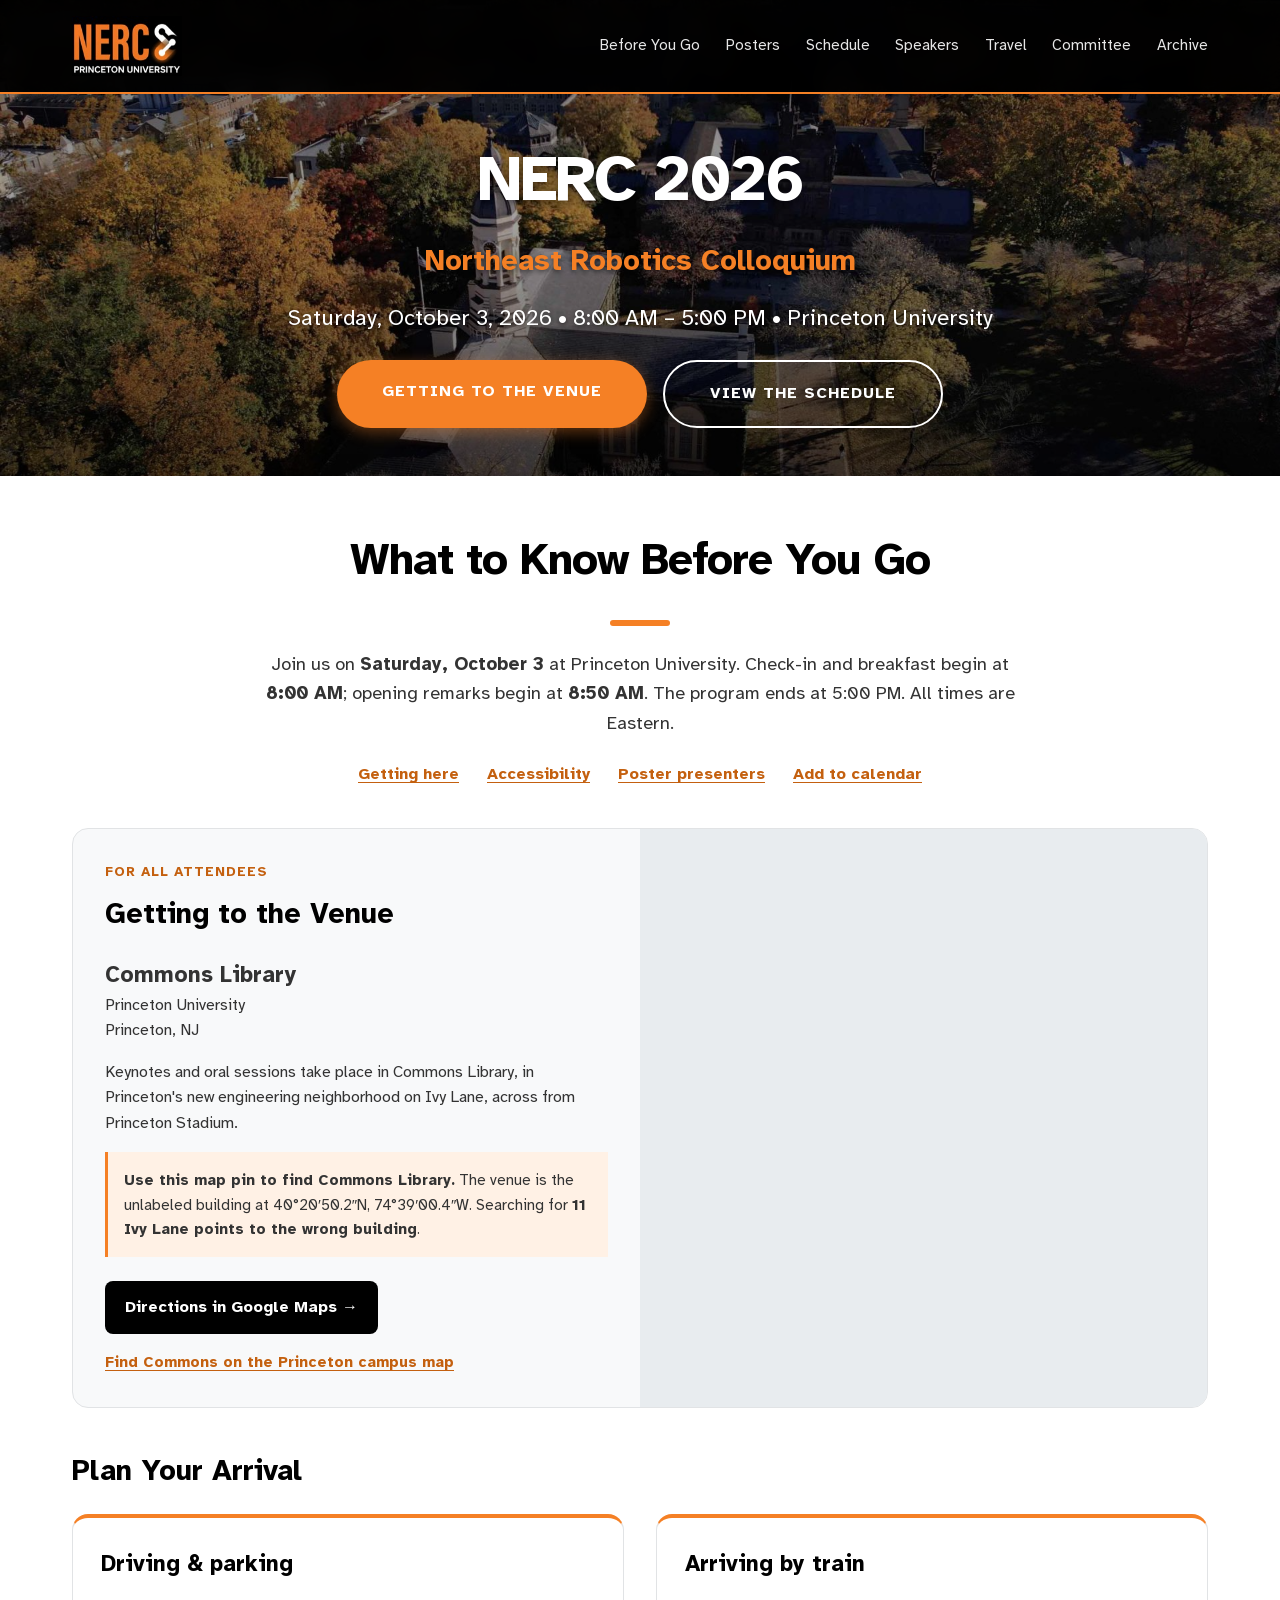
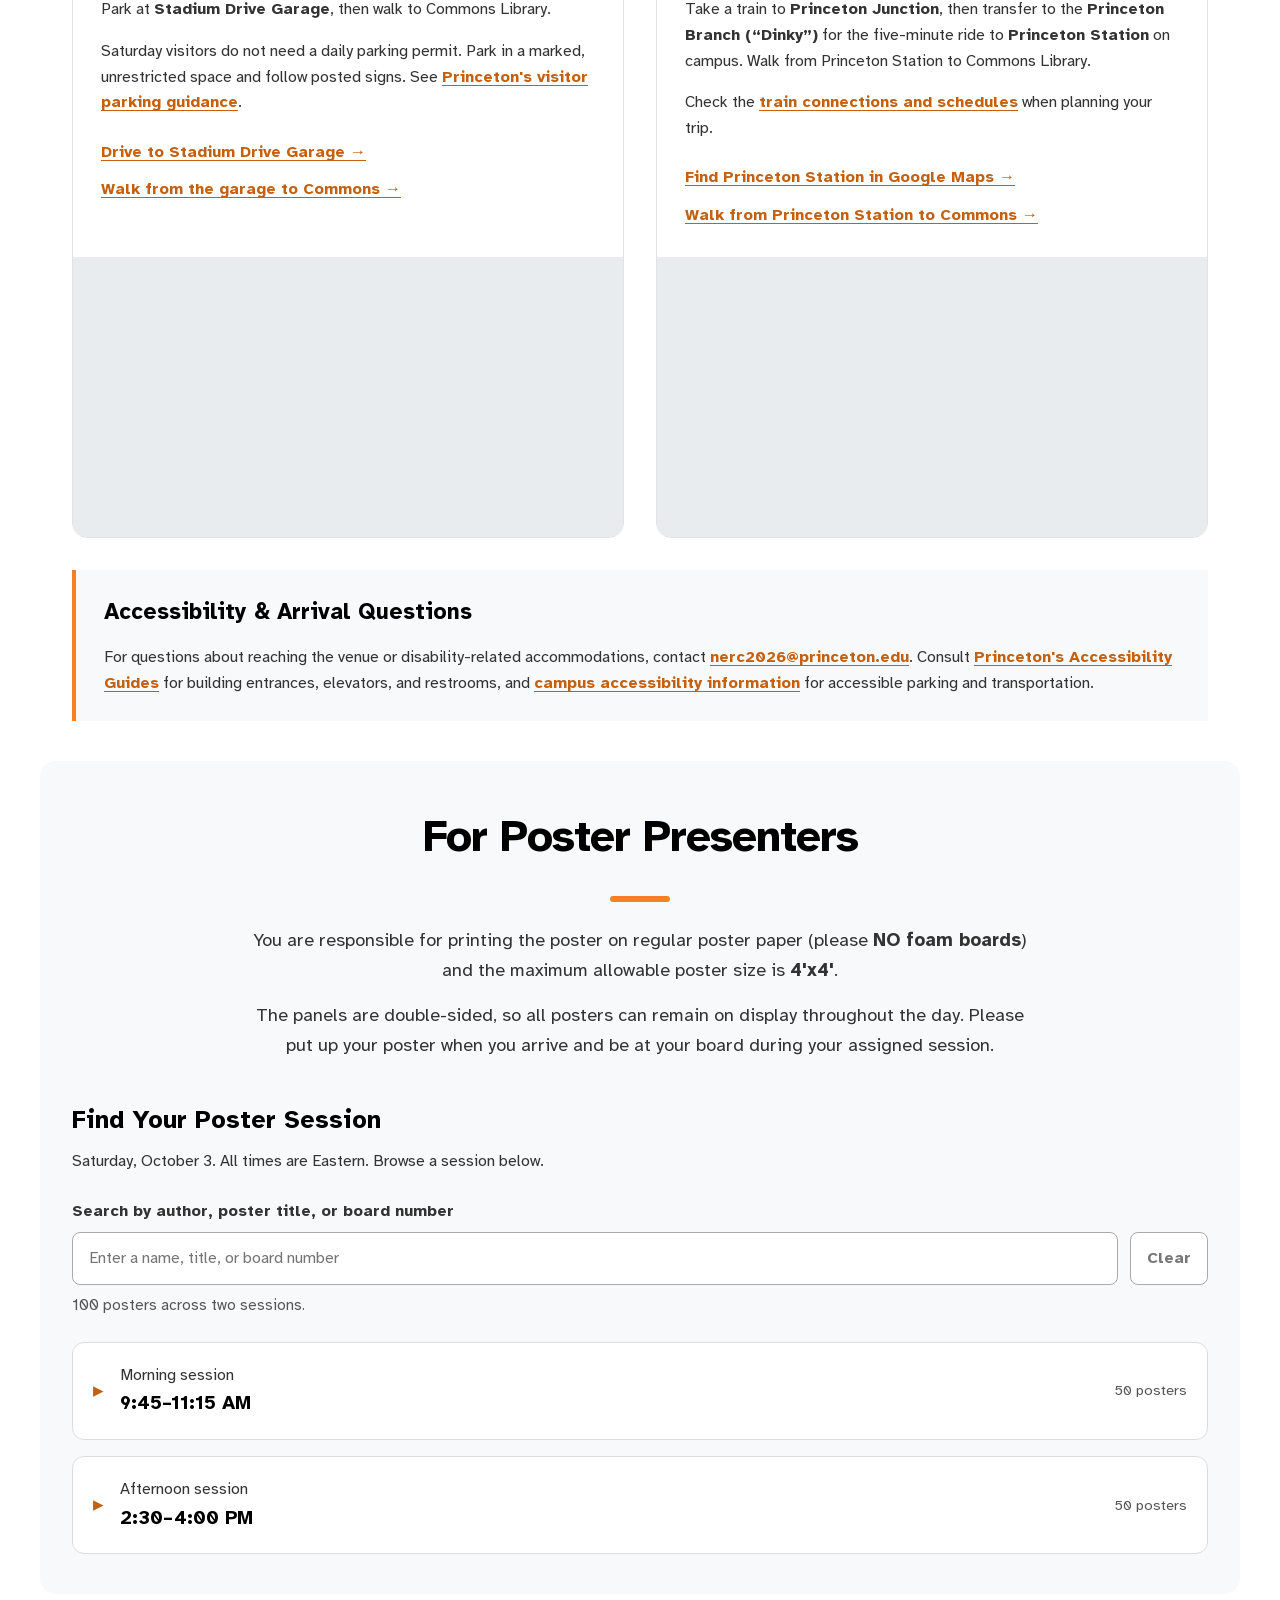
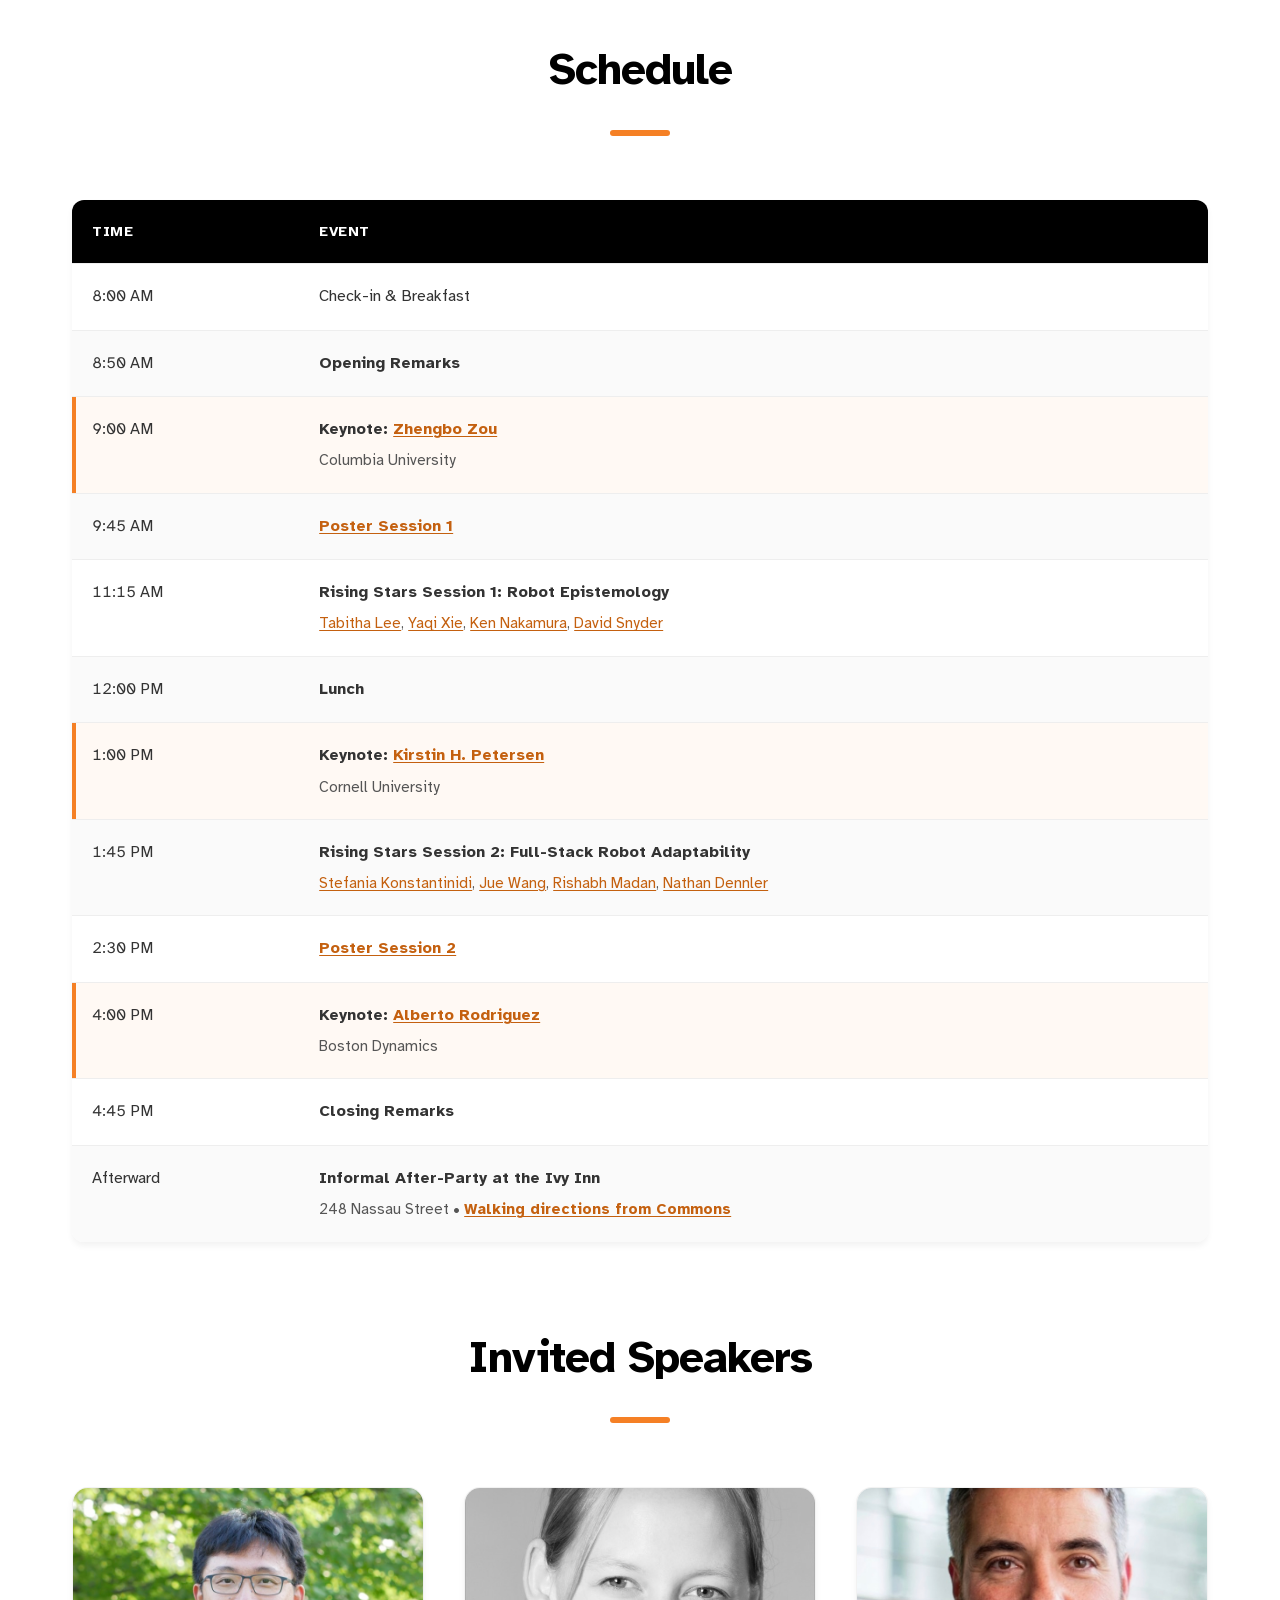
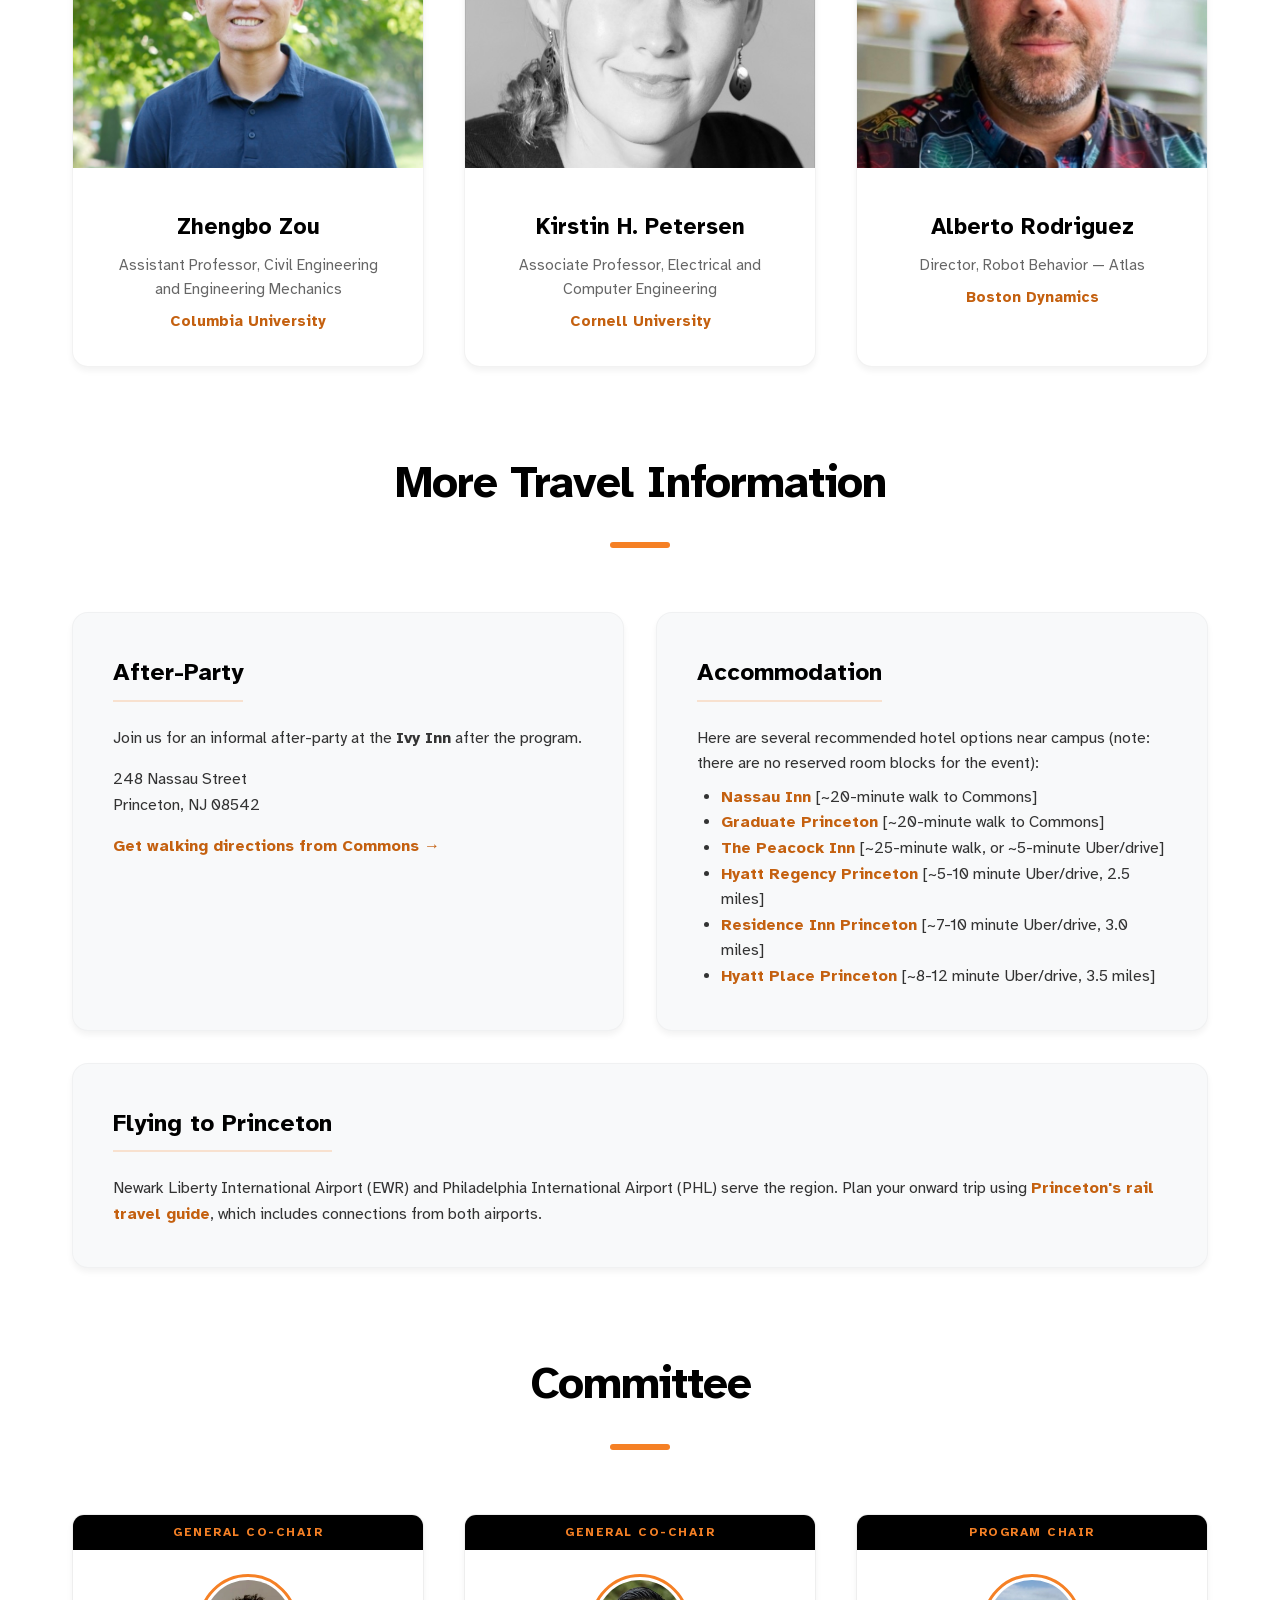
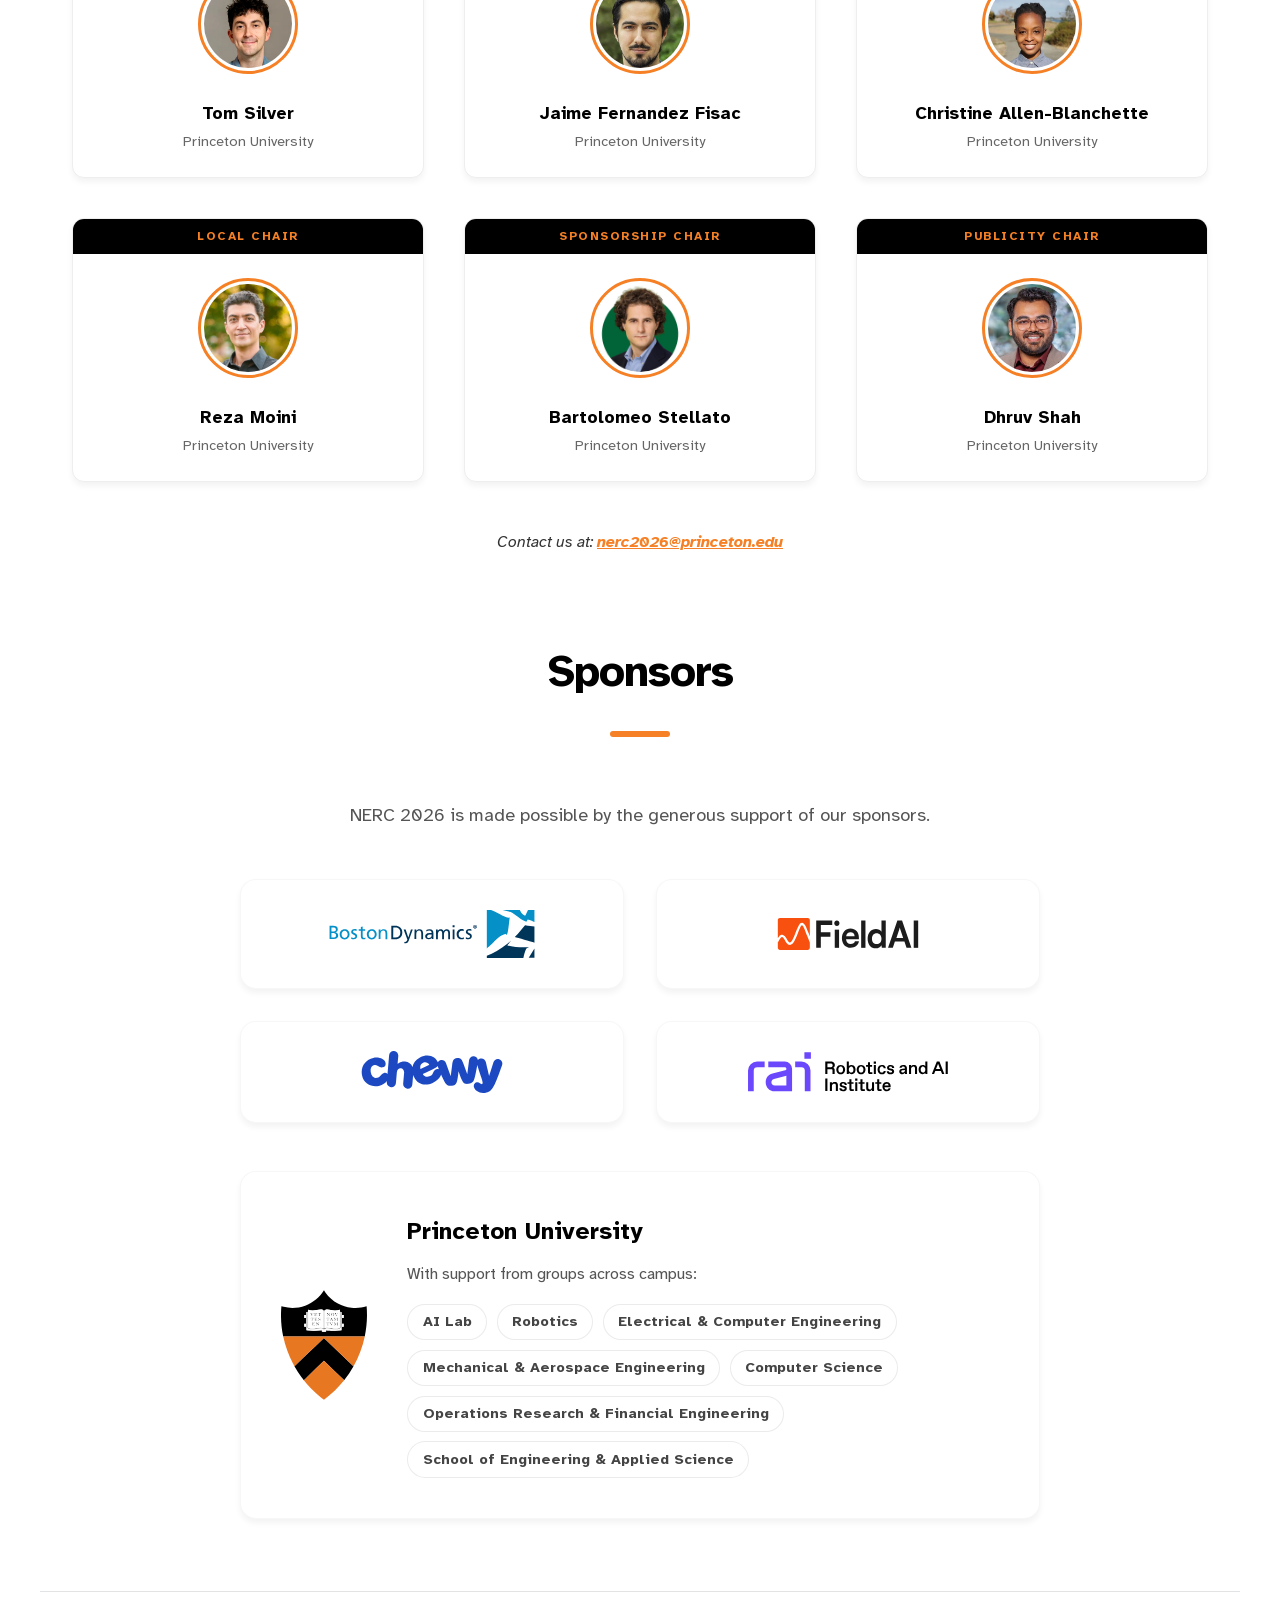
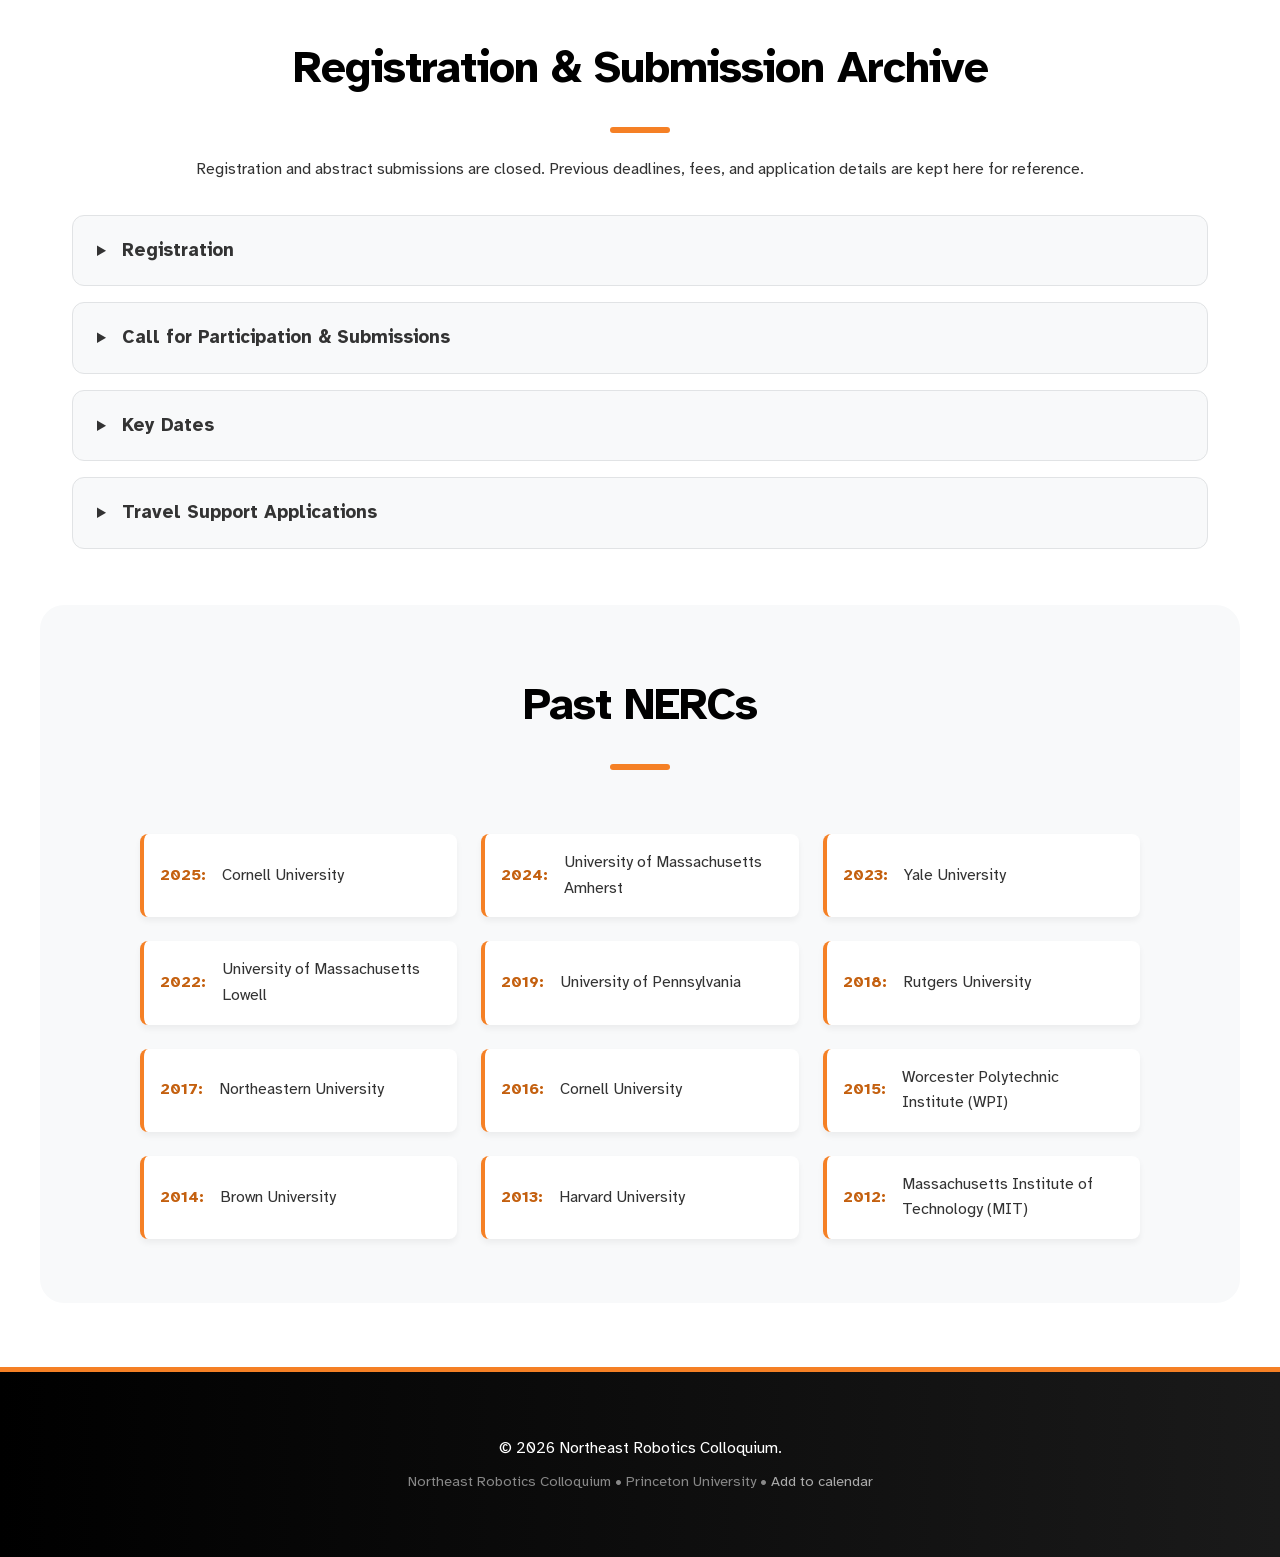
==== commit 74915136: "Use unique poster boards and allow all-day display" ====
--- a/index.html
+++ b/index.html
@@ -34,7 +34,7 @@
 
     <link rel="preload" as="image" href="images/nassau_hall_autumn.jpg" media="(min-width: 769px)">
     <link rel="preload" as="image" href="images/nassau_hall_autumn_mobile.jpg" media="(max-width: 768px)">
-    <link rel="stylesheet" href="style.css?v=2.8">
+    <link rel="stylesheet" href="style.css?v=2.9">
     <link rel="preload" as="font" type="font/woff2" href="fonts/atkinson-400.woff2" crossorigin>
     <link rel="preload" as="font" type="font/woff2" href="fonts/atkinson-700.woff2" crossorigin>
     <link rel="stylesheet" href="fonts/fonts.css?v=1.1">
@@ -221,12 +221,8 @@
         <h2 class="section-title">For Poster Presenters</h2>
         <p>You are responsible for printing the poster on regular poster paper (please
             <strong>NO foam boards</strong>) and the maximum allowable poster size is <strong>4'x4'</strong>.</p>
-        <ul class="poster-setup">
-            <li><strong>Morning presenters:</strong> Hang your poster between 8:00 and 8:50 AM or at the beginning
-                of your session. Take it down after your session.</li>
-            <li><strong>Afternoon presenters:</strong> Hang your poster during lunch or at the beginning
-                of your session. Take it down after your session.</li>
-        </ul>
+        <p>The panels are double-sided, so all posters can remain on display throughout the day.
+            Please put up your poster when you arrive and be at your board during your assigned session.</p>
         <h3 class="poster-lookup-heading">Find Your Poster Session</h3>
         <p class="poster-session-help">Saturday, October 3. All times are Eastern. Browse a session below.</p>
         <div id="poster-search-controls" class="poster-search-controls" hidden>
@@ -604,295 +600,295 @@
                 <span class="poster-session-count">50 posters</span>
             </summary>
             <ol class="poster-list" aria-label="Afternoon session posters by board number">
-                <li class="poster-entry" data-board="1">
-                    <span class="poster-board">Board <strong>1</strong></span>
+                <li class="poster-entry" data-board="51">
+                    <span class="poster-board">Board <strong>51</strong></span>
                     <div class="poster-description">
                         <h4 class="poster-title">Learning on-Policy Learning to Specialize Lightweight Robot Policies</h4>
                         <p class="poster-authors">Chunwei Xing, Daniel Gehrig, Vineet Pasumarti, Antonio Loquercio</p>
                     </div>
                 </li>
-                <li class="poster-entry" data-board="2">
-                    <span class="poster-board">Board <strong>2</strong></span>
+                <li class="poster-entry" data-board="52">
+                    <span class="poster-board">Board <strong>52</strong></span>
                     <div class="poster-description">
                         <h4 class="poster-title">Reinforcement Learning for Flow-Matching Policies with Density Transport</h4>
                         <p class="poster-authors">Antonio Loquercio, Boshu Lei, Kostas Daniilidis</p>
                     </div>
                 </li>
-                <li class="poster-entry" data-board="3">
-                    <span class="poster-board">Board <strong>3</strong></span>
+                <li class="poster-entry" data-board="53">
+                    <span class="poster-board">Board <strong>53</strong></span>
                     <div class="poster-description">
                         <h4 class="poster-title">Analyzing Computational Demands on the Leo Rover during Image Processing and Navigation</h4>
                         <p class="poster-authors">Jeffrey W. Herrmann</p>
                     </div>
                 </li>
-                <li class="poster-entry" data-board="4">
-                    <span class="poster-board">Board <strong>4</strong></span>
+                <li class="poster-entry" data-board="54">
+                    <span class="poster-board">Board <strong>54</strong></span>
                     <div class="poster-description">
                         <h4 class="poster-title">Meta-Reasoning-Driven Adaptive Fault Recovery for Autonomous Robot Navigation in ROS 2 Nav2</h4>
                         <p class="poster-authors">Adewole Samuel Adeola</p>
                     </div>
                 </li>
-                <li class="poster-entry" data-board="5">
-                    <span class="poster-board">Board <strong>5</strong></span>
+                <li class="poster-entry" data-board="55">
+                    <span class="poster-board">Board <strong>55</strong></span>
                     <div class="poster-description">
                         <h4 class="poster-title">Exploring robot-led activities between people living with dementia and family care partners</h4>
                         <p class="poster-authors">Jirachaya Fern Limprayoon, Brian Scassellati</p>
                     </div>
                 </li>
-                <li class="poster-entry" data-board="6">
-                    <span class="poster-board">Board <strong>6</strong></span>
+                <li class="poster-entry" data-board="56">
+                    <span class="poster-board">Board <strong>56</strong></span>
                     <div class="poster-description">
                         <h4 class="poster-title">Optimizing Team Behavior via Extremum-seeking Control in Multi-agent Reinforcement Learning</h4>
                         <p class="poster-authors">Svar Rajankumar Patel, Kshitij Jerath, Wendy Ju</p>
                     </div>
                 </li>
-                <li class="poster-entry" data-board="7">
-                    <span class="poster-board">Board <strong>7</strong></span>
+                <li class="poster-entry" data-board="57">
+                    <span class="poster-board">Board <strong>57</strong></span>
                     <div class="poster-description">
                         <h4 class="poster-title">Multi-Agent World Models for Robust Coordination under Partial Observability and Dynamic Team Composition</h4>
                         <p class="poster-authors">Kshitij Jerath, Akshay Kolli</p>
                     </div>
                 </li>
-                <li class="poster-entry" data-board="8">
-                    <span class="poster-board">Board <strong>8</strong></span>
+                <li class="poster-entry" data-board="58">
+                    <span class="poster-board">Board <strong>58</strong></span>
                     <div class="poster-description">
                         <h4 class="poster-title">RoboPlayground: Democratizing Robotic Evaluation Through Structured Physical Domains</h4>
                         <p class="poster-authors">Yi Ru Wang, Carter Ung, Evan Gubarev, Christopher Tan, Max Argus, Florian Shkurti, Homanga Bharadhwaj, Siddhartha Srinivasa, Dieter Fox</p>
                     </div>
                 </li>
-                <li class="poster-entry" data-board="9">
-                    <span class="poster-board">Board <strong>9</strong></span>
+                <li class="poster-entry" data-board="59">
+                    <span class="poster-board">Board <strong>59</strong></span>
                     <div class="poster-description">
                         <h4 class="poster-title">Addressing the Orchestration Gap in Generalist Robots via Physical Agency</h4>
                         <p class="poster-authors">Liane Galanti</p>
                     </div>
                 </li>
-                <li class="poster-entry" data-board="10">
-                    <span class="poster-board">Board <strong>10</strong></span>
+                <li class="poster-entry" data-board="60">
+                    <span class="poster-board">Board <strong>60</strong></span>
                     <div class="poster-description">
                         <h4 class="poster-title">Environment-Aware Path Generation for Robotic Additive Manufacturing of Structures</h4>
                         <p class="poster-authors">Mahsa Rabiei</p>
                     </div>
                 </li>
-                <li class="poster-entry" data-board="11">
-                    <span class="poster-board">Board <strong>11</strong></span>
+                <li class="poster-entry" data-board="61">
+                    <span class="poster-board">Board <strong>61</strong></span>
                     <div class="poster-description">
                         <h4 class="poster-title">Toward Minimally Invasive Transcanal Perilymph Sampling</h4>
                         <p class="poster-authors">Ailisi Bao</p>
                     </div>
                 </li>
-                <li class="poster-entry" data-board="12">
-                    <span class="poster-board">Board <strong>12</strong></span>
+                <li class="poster-entry" data-board="62">
+                    <span class="poster-board">Board <strong>62</strong></span>
                     <div class="poster-description">
                         <h4 class="poster-title">Task- and Quality-Aware Egocentric Capture for Embodied Learning</h4>
                         <p class="poster-authors">Chris von Csefalvay</p>
                     </div>
                 </li>
-                <li class="poster-entry" data-board="13">
-                    <span class="poster-board">Board <strong>13</strong></span>
+                <li class="poster-entry" data-board="63">
+                    <span class="poster-board">Board <strong>63</strong></span>
                     <div class="poster-description">
                         <h4 class="poster-title">From Quasi-Static Point Contacts to Dynamic Patch Contacts using Non-Linear Complementarity Constraints</h4>
                         <p class="poster-authors">Haroon Hublikar</p>
                     </div>
                 </li>
-                <li class="poster-entry" data-board="14">
-                    <span class="poster-board">Board <strong>14</strong></span>
+                <li class="poster-entry" data-board="64">
+                    <span class="poster-board">Board <strong>64</strong></span>
                     <div class="poster-description">
                         <h4 class="poster-title">Do Your Best, Estimate the Rest: Online Adaptation to Unknown Object Mechanics for Articulated Manipulation</h4>
                         <p class="poster-authors">Mostafa Lotfy, Riddhiman Laha, Seth Hutchinson</p>
                     </div>
                 </li>
-                <li class="poster-entry" data-board="15">
-                    <span class="poster-board">Board <strong>15</strong></span>
+                <li class="poster-entry" data-board="65">
+                    <span class="poster-board">Board <strong>65</strong></span>
                     <div class="poster-description">
                         <h4 class="poster-title">Visual Sim-to-Real Learning for Robotic Insertion under Geometric Variations: Application to Rebar Installation</h4>
                         <p class="poster-authors">Tao Sun, Beining Han, Szymon Rusinkiewicz, Yi Shao</p>
                     </div>
                 </li>
-                <li class="poster-entry" data-board="16">
-                    <span class="poster-board">Board <strong>16</strong></span>
+                <li class="poster-entry" data-board="66">
+                    <span class="poster-board">Board <strong>66</strong></span>
                     <div class="poster-description">
                         <h4 class="poster-title">Bayesian Multimodal Fusion for Robotic Mass Casualty Triage</h4>
                         <p class="poster-authors">Zachary Bortoff, Arian Moradi, Srijal Shekhar Poojari, Kleio Baxevani, Derek Paley</p>
                     </div>
                 </li>
-                <li class="poster-entry" data-board="17">
-                    <span class="poster-board">Board <strong>17</strong></span>
+                <li class="poster-entry" data-board="67">
+                    <span class="poster-board">Board <strong>67</strong></span>
                     <div class="poster-description">
                         <h4 class="poster-title">Online Courteous Planning in Shared Multi-Robot Environments</h4>
                         <p class="poster-authors">Md Ridwan Hossain Talukder</p>
                     </div>
                 </li>
-                <li class="poster-entry" data-board="18">
-                    <span class="poster-board">Board <strong>18</strong></span>
+                <li class="poster-entry" data-board="68">
+                    <span class="poster-board">Board <strong>68</strong></span>
                     <div class="poster-description">
                         <h4 class="poster-title">SemTune: Text-Conditioned Semantic Tuning for Uncertainty-Aware MPC</h4>
                         <p class="poster-authors">Abhishek Cauligi, Sriram Kodey</p>
                     </div>
                 </li>
-                <li class="poster-entry" data-board="19">
-                    <span class="poster-board">Board <strong>19</strong></span>
+                <li class="poster-entry" data-board="69">
+                    <span class="poster-board">Board <strong>69</strong></span>
                     <div class="poster-description">
                         <h4 class="poster-title">Topology-Guided Visual Prompting for Vision-Language-Action Policies</h4>
                         <p class="poster-authors">Haoyang Wu, Abhinav Kumar, Dmitry Berenson</p>
                     </div>
                 </li>
-                <li class="poster-entry" data-board="20">
-                    <span class="poster-board">Board <strong>20</strong></span>
+                <li class="poster-entry" data-board="70">
+                    <span class="poster-board">Board <strong>70</strong></span>
                     <div class="poster-description">
                         <h4 class="poster-title">TRACTION: A Foundation Policy for Force Exertion and Adaptation on Diverse Terrains  for Humanoid Robots</h4>
                         <p class="poster-authors">Sudarshan Sunil Harithas, Srinath Sridhar, Chen Yu, Juan Borbon, Dingqi Zhang, Jiuguang Wang</p>
                     </div>
                 </li>
-                <li class="poster-entry" data-board="21">
-                    <span class="poster-board">Board <strong>21</strong></span>
+                <li class="poster-entry" data-board="71">
+                    <span class="poster-board">Board <strong>71</strong></span>
                     <div class="poster-description">
                         <h4 class="poster-title">DefWAM: 3D Point Flow Prediction Learns Effective Goal-Conditioned Deformable Object Manipulation</h4>
                         <p class="poster-authors">Mete Tuluhan Akbulut, George Konidaris, Srinath Sridhar, Sergio Orozco, Gaurav Singh, Ryan Duong</p>
                     </div>
                 </li>
-                <li class="poster-entry" data-board="22">
-                    <span class="poster-board">Board <strong>22</strong></span>
+                <li class="poster-entry" data-board="72">
+                    <span class="poster-board">Board <strong>72</strong></span>
                     <div class="poster-description">
                         <h4 class="poster-title">Relating Action Dispersion to Steerability in Diffusion Policies</h4>
                         <p class="poster-authors">George Konidaris, Xinyi Wang, Skye Thompson</p>
                     </div>
                 </li>
-                <li class="poster-entry" data-board="23">
-                    <span class="poster-board">Board <strong>23</strong></span>
+                <li class="poster-entry" data-board="73">
+                    <span class="poster-board">Board <strong>73</strong></span>
                     <div class="poster-description">
                         <h4 class="poster-title">MPC-Injection: Biasing Off-Policy RL Toward Controller-Induced Behavior Basins</h4>
                         <p class="poster-authors">Roy Xing, Seyoung Ree, Brian Plancher</p>
                     </div>
                 </li>
-                <li class="poster-entry" data-board="24">
-                    <span class="poster-board">Board <strong>24</strong></span>
+                <li class="poster-entry" data-board="74">
+                    <span class="poster-board">Board <strong>74</strong></span>
                     <div class="poster-description">
                         <h4 class="poster-title">Fins and Wings: Designing a Bio-Inspired Flying Fish Robotic Model Organism</h4>
                         <p class="poster-authors">Aimy Wissa, George Kopf</p>
                     </div>
                 </li>
-                <li class="poster-entry" data-board="25">
-                    <span class="poster-board">Board <strong>25</strong></span>
+                <li class="poster-entry" data-board="75">
+                    <span class="poster-board">Board <strong>75</strong></span>
                     <div class="poster-description">
                         <h4 class="poster-title">Explainable OOHRI: Communicating Robot Capabilities and Limitations as Augmented Reality Affordances</h4>
                         <p class="poster-authors">Lauren W. Wang, Mohamed Kari, Parastoo Abtahi</p>
                     </div>
                 </li>
-                <li class="poster-entry" data-board="26">
-                    <span class="poster-board">Board <strong>26</strong></span>
+                <li class="poster-entry" data-board="76">
+                    <span class="poster-board">Board <strong>76</strong></span>
                     <div class="poster-description">
                         <h4 class="poster-title">Underwater Robotic Swarms</h4>
                         <p class="poster-authors">Di Ni</p>
                     </div>
                 </li>
-                <li class="poster-entry" data-board="27">
-                    <span class="poster-board">Board <strong>27</strong></span>
+                <li class="poster-entry" data-board="77">
+                    <span class="poster-board">Board <strong>77</strong></span>
                     <div class="poster-description">
                         <h4 class="poster-title">Unblock Me! Human-in-the-Loop Skill Practice in Dangerous and Irreversible Environments</h4>
                         <p class="poster-authors">Tom Silver, Josh Roy</p>
                     </div>
                 </li>
-                <li class="poster-entry" data-board="28">
-                    <span class="poster-board">Board <strong>28</strong></span>
+                <li class="poster-entry" data-board="78">
+                    <span class="poster-board">Board <strong>78</strong></span>
                     <div class="poster-description">
                         <h4 class="poster-title">Interactive Information Gathering for Long-Horizon Manipulation under Uncertainty</h4>
                         <p class="poster-authors">Rachel Holladay, Linfei Yuan</p>
                     </div>
                 </li>
-                <li class="poster-entry" data-board="29">
-                    <span class="poster-board">Board <strong>29</strong></span>
+                <li class="poster-entry" data-board="79">
+                    <span class="poster-board">Board <strong>79</strong></span>
                     <div class="poster-description">
                         <h4 class="poster-title">Integrated Computer Vision and Multi-Sensor Perception for Autonomous Quadrupedal Navigation</h4>
                         <p class="poster-authors">Saiyuj Kobla, Brian Chen</p>
                     </div>
                 </li>
-                <li class="poster-entry" data-board="30">
-                    <span class="poster-board">Board <strong>30</strong></span>
+                <li class="poster-entry" data-board="80">
+                    <span class="poster-board">Board <strong>80</strong></span>
                     <div class="poster-description">
                         <h4 class="poster-title">End-User Scenario Authoring for Autonomous Cross-Embodiment Robotic Training</h4>
                         <p class="poster-authors">Angelique Taylor, Sai Rachana Kandikattu, Jonathan Isaac Segal, Laura Stegner</p>
                     </div>
                 </li>
-                <li class="poster-entry" data-board="31">
-                    <span class="poster-board">Board <strong>31</strong></span>
+                <li class="poster-entry" data-board="81">
+                    <span class="poster-board">Board <strong>81</strong></span>
                     <div class="poster-description">
                         <h4 class="poster-title">Neuromorphic Decision Dynamics for Deadlock-Free, Safe, and Fluid Navigation in Congested Environments</h4>
                         <p class="poster-authors">Himani Sinhmar</p>
                     </div>
                 </li>
-                <li class="poster-entry" data-board="32">
-                    <span class="poster-board">Board <strong>32</strong></span>
+                <li class="poster-entry" data-board="82">
+                    <span class="poster-board">Board <strong>82</strong></span>
                     <div class="poster-description">
                         <h4 class="poster-title">Bergen Anthropomorphic Robotic Arm Assessment (BARAA): A Classification Benchmark for Assessing the Mechanical Ability of Anthropomorphic Arms</h4>
                         <p class="poster-authors">Tyler Rydell, Julia Licameli, Nadia Kim, Semih Coban, Tatiana Jara, Yolanda Sheppard</p>
                     </div>
                 </li>
-                <li class="poster-entry" data-board="33">
-                    <span class="poster-board">Board <strong>33</strong></span>
+                <li class="poster-entry" data-board="83">
+                    <span class="poster-board">Board <strong>83</strong></span>
                     <div class="poster-description">
                         <h4 class="poster-title">Screw-based Representation of Task Space Motion Constraints</h4>
                         <p class="poster-authors">Nilanjan Chakraborty, Dasharadhan Mahalingam, Aditya Patankar</p>
                     </div>
                 </li>
-                <li class="poster-entry" data-board="34">
-                    <span class="poster-board">Board <strong>34</strong></span>
+                <li class="poster-entry" data-board="84">
+                    <span class="poster-board">Board <strong>84</strong></span>
                     <div class="poster-description">
                         <h4 class="poster-title">Is Footage from TrashBot Deployment Enough to Extract Norms?</h4>
                         <p class="poster-authors">Ayelet Maltz, Matt Franchi</p>
                     </div>
                 </li>
-                <li class="poster-entry" data-board="35">
-                    <span class="poster-board">Board <strong>35</strong></span>
+                <li class="poster-entry" data-board="85">
+                    <span class="poster-board">Board <strong>85</strong></span>
                     <div class="poster-description">
                         <h4 class="poster-title">Can Simulation Help Robots Predict Human Fairness Perceptions?</h4>
                         <p class="poster-authors">Austin Narcomey, Marynel Vázquez</p>
                     </div>
                 </li>
-                <li class="poster-entry" data-board="36">
-                    <span class="poster-board">Board <strong>36</strong></span>
+                <li class="poster-entry" data-board="86">
+                    <span class="poster-board">Board <strong>86</strong></span>
                     <div class="poster-description">
                         <h4 class="poster-title">HINT-Blimp: Human INTent Inference from Multimodal Cues for Robotic Blimps</h4>
                         <p class="poster-authors">Subhadeep Koley</p>
                     </div>
                 </li>
-                <li class="poster-entry" data-board="37">
-                    <span class="poster-board">Board <strong>37</strong></span>
+                <li class="poster-entry" data-board="87">
+                    <span class="poster-board">Board <strong>87</strong></span>
                     <div class="poster-description">
                         <h4 class="poster-title">Field-Adaptive Graph Representation for Navigation, Manipulation, and Finite-Duration Fields</h4>
                         <p class="poster-authors">Karthik K Dantu, Charuvahan Adhivarahan</p>
                     </div>
                 </li>
-                <li class="poster-entry" data-board="38">
-                    <span class="poster-board">Board <strong>38</strong></span>
+                <li class="poster-entry" data-board="88">
+                    <span class="poster-board">Board <strong>88</strong></span>
                     <div class="poster-description">
                         <h4 class="poster-title">Failure-Aware Planning for Multi-Robot Multi-Goal Navigation in Risky Environments</h4>
                         <p class="poster-authors">Morayo Ogunsina, Abhishek Paudel, Gregory J. Stein</p>
                     </div>
                 </li>
-                <li class="poster-entry" data-board="39">
-                    <span class="poster-board">Board <strong>39</strong></span>
+                <li class="poster-entry" data-board="89">
+                    <span class="poster-board">Board <strong>89</strong></span>
                     <div class="poster-description">
                         <h4 class="poster-title">Scalable and Reliable Coordination in Embodied Intelligent Networks</h4>
                         <p class="poster-authors">Zirui Xu</p>
                     </div>
                 </li>
-                <li class="poster-entry" data-board="40">
-                    <span class="poster-board">Board <strong>40</strong></span>
+                <li class="poster-entry" data-board="90">
+                    <span class="poster-board">Board <strong>90</strong></span>
                     <div class="poster-description">
                         <h4 class="poster-title">BlueKoi: Agility through unpowered turns in a fish-inspired robot</h4>
                         <p class="poster-authors">Irene Sha</p>
                     </div>
                 </li>
-                <li class="poster-entry" data-board="41">
-                    <span class="poster-board">Board <strong>41</strong></span>
+                <li class="poster-entry" data-board="91">
+                    <span class="poster-board">Board <strong>91</strong></span>
                     <div class="poster-description">
                         <h4 class="poster-title">Controlled Environment Prediction Using Probabilistic Modeling</h4>
                         <p class="poster-authors">Jose Toribio</p>
                     </div>
                 </li>
-                <li class="poster-entry" data-board="42">
-                    <span class="poster-board">Board <strong>42</strong></span>
+                <li class="poster-entry" data-board="92">
+                    <span class="poster-board">Board <strong>92</strong></span>
                     <div class="poster-description">
                         <h4 class="poster-title">Calibrated Vision-Language Perception for Risk-Aware Action Selection in Urban Driving</h4>
                         <p class="poster-authors">Malika Buribayeva, Qiuyu Tang, Kaier Liang, Aparna Bharati, Cristian Ioan Vasile</p>
@@ -1016,7 +1012,7 @@
                     <td>
                         <strong>Rising Stars Session 2: Full-Stack Robot Adaptability</strong>
                         <p class="schedule-detail schedule-speakers">
-                            <a href="https://meche.mit.edu/people/staff/stef_k%40mit.edu" target="_blank" rel="noopener">Stefania Konstantinidi</a>,
+                            <a href="https://www.linkedin.com/in/stefania-konstantinidi-828209186/" target="_blank" rel="noopener">Stefania Konstantinidi</a>,
                             <a href="https://wang5056.github.io/" target="_blank" rel="noopener">Jue Wang</a>,
                             <a href="https://www.cs.cornell.edu/~madan/" target="_blank" rel="noopener">Rishabh Madan</a>,
                             <a href="https://ndennler.github.io/" target="_blank" rel="noopener">Nathan Dennler</a>
--- a/style.css
+++ b/style.css
@@ -454,17 +454,6 @@
     margin: 1rem auto 0;
     font-size: 1.15rem;
     text-align: center;
-}
-
-.poster-setup {
-    max-width: 780px;
-    margin: 1.5rem auto 0;
-    padding-left: 1.25rem;
-    list-style: disc;
-}
-
-.poster-setup li + li {
-    margin-top: 0.75rem;
 }
 
 .poster-lookup-heading {
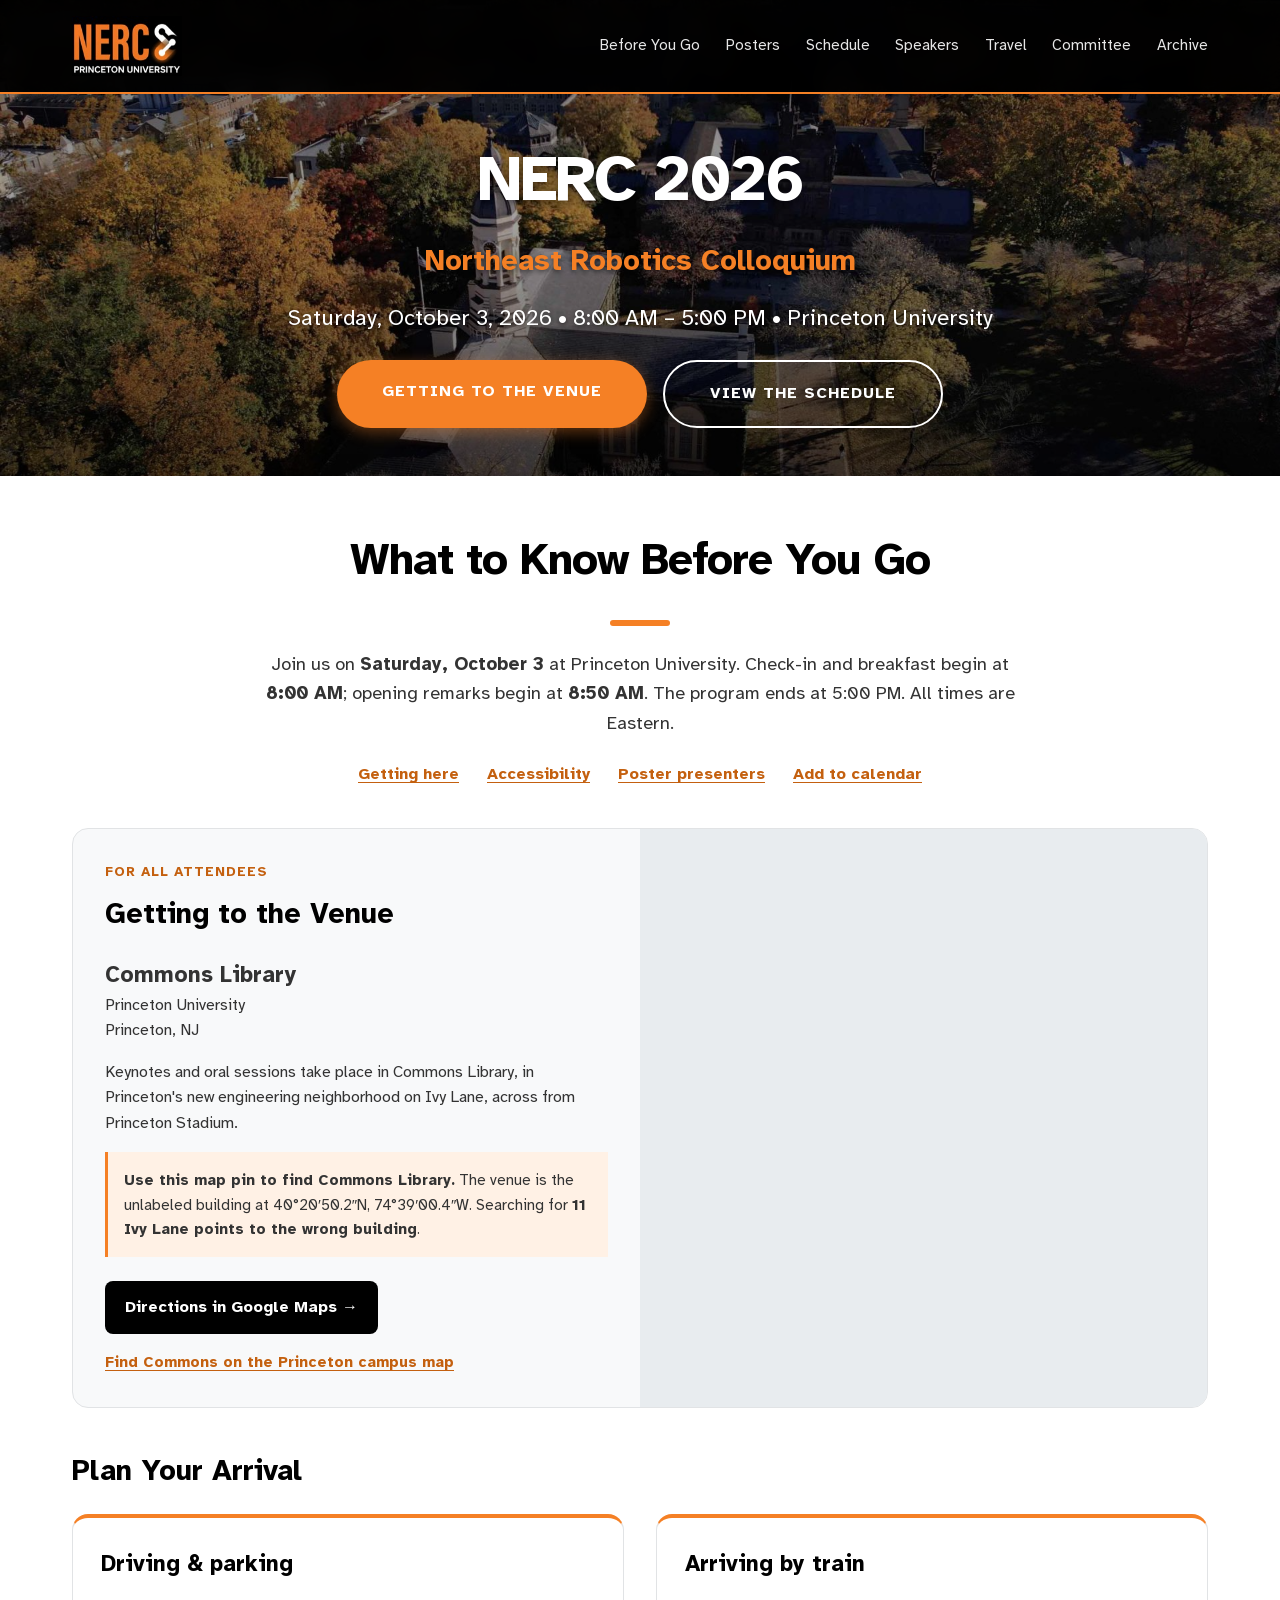
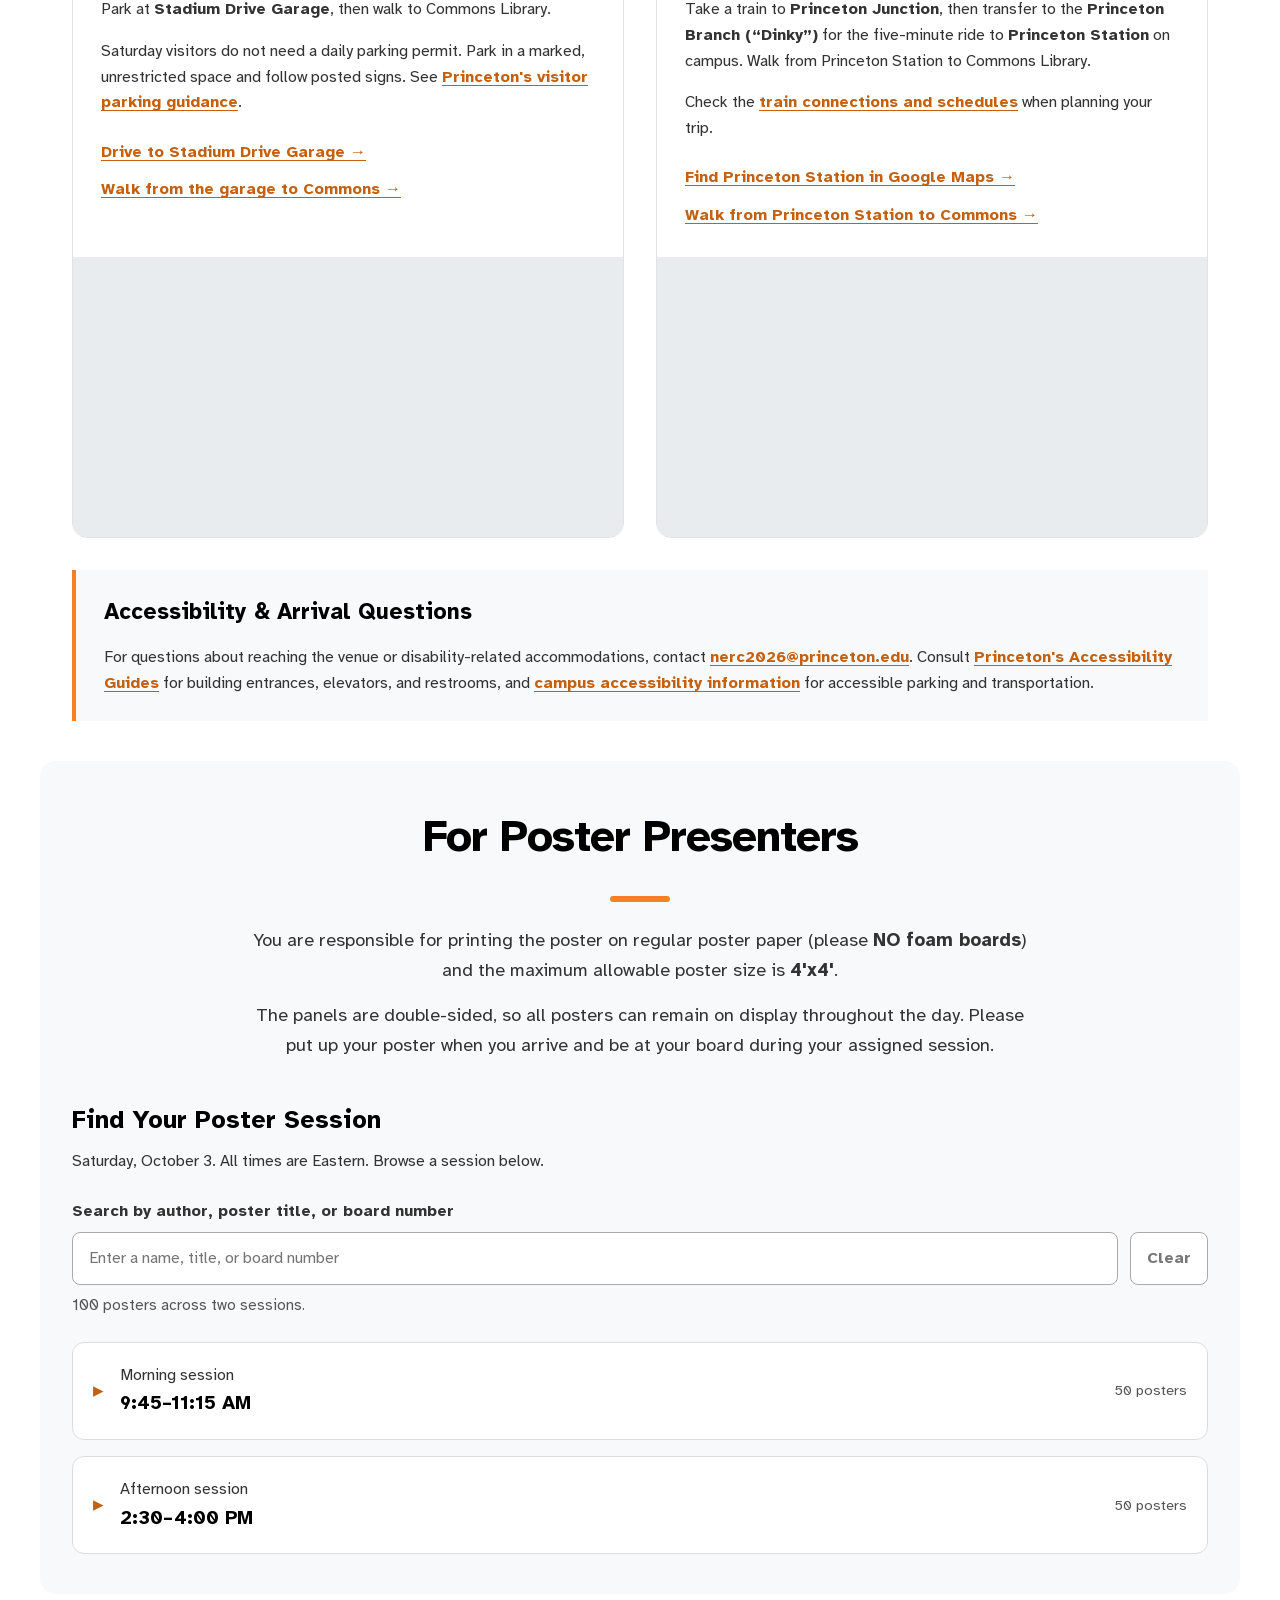
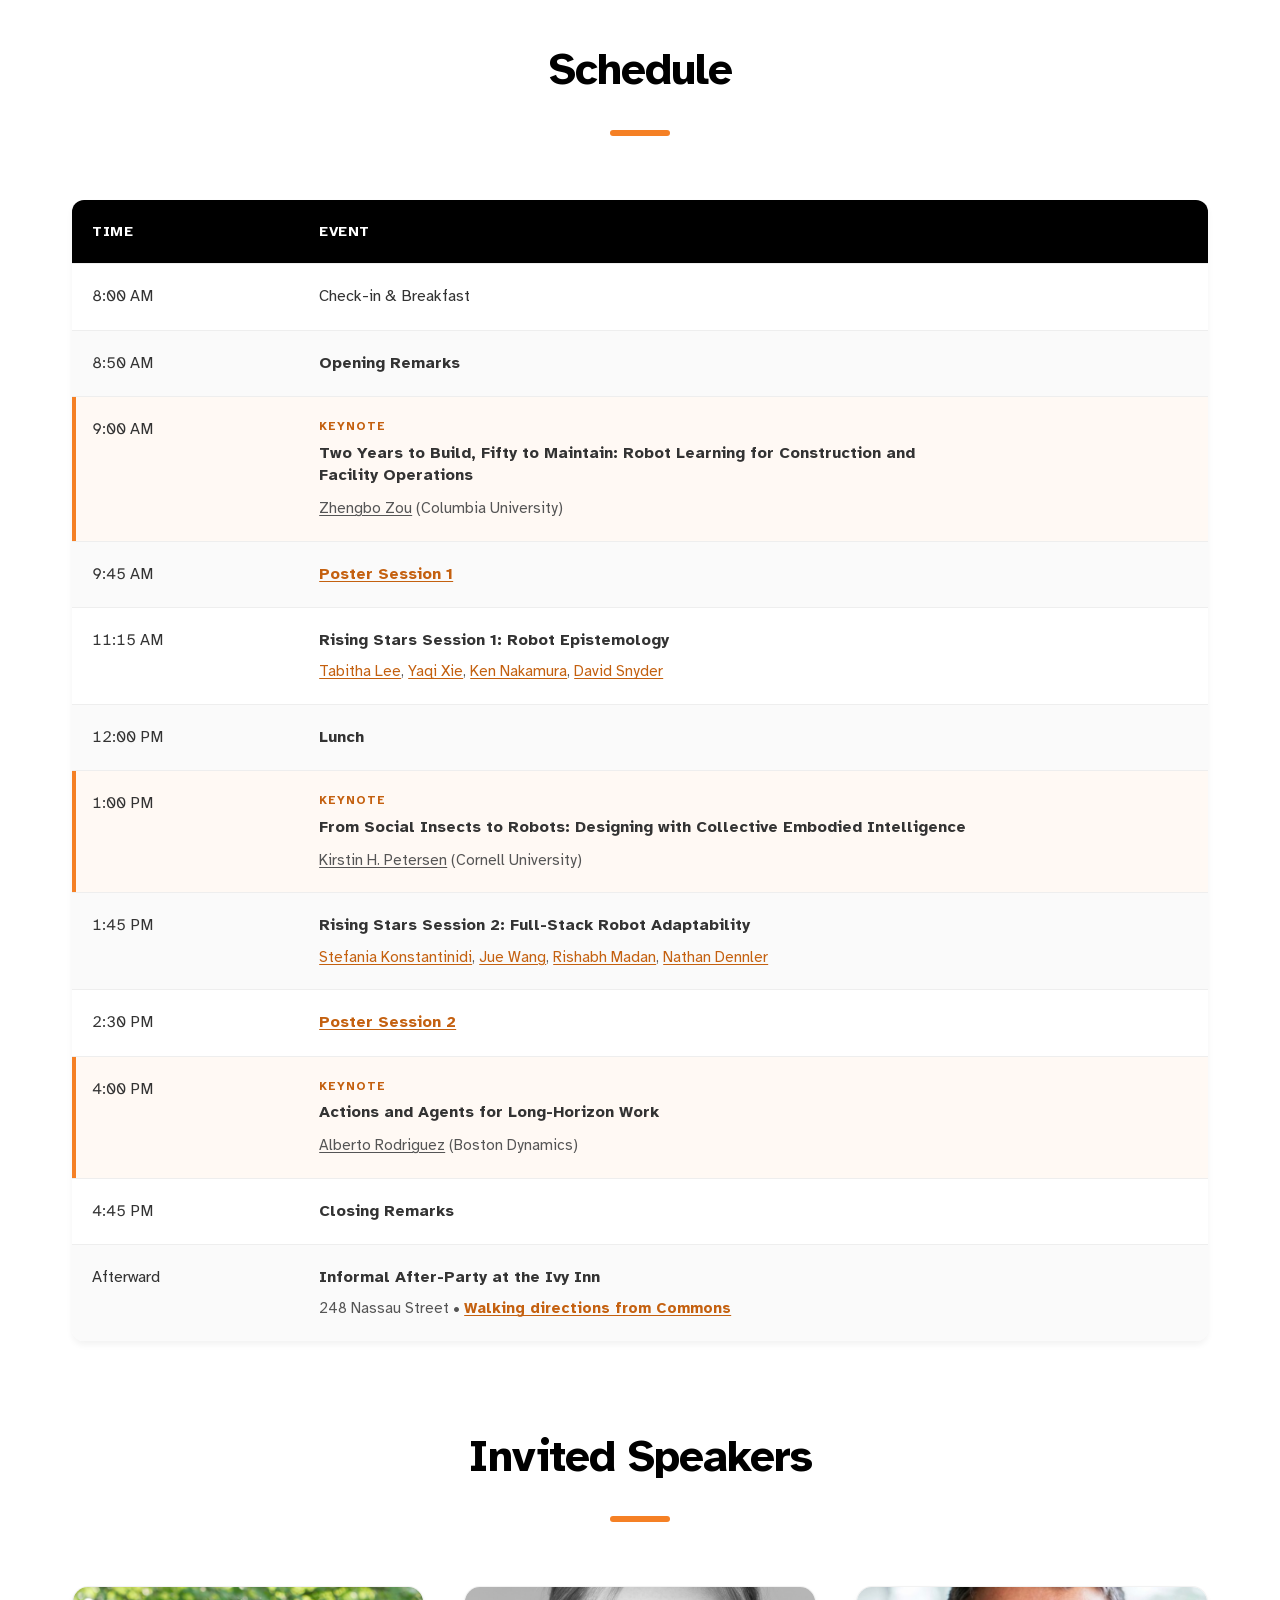
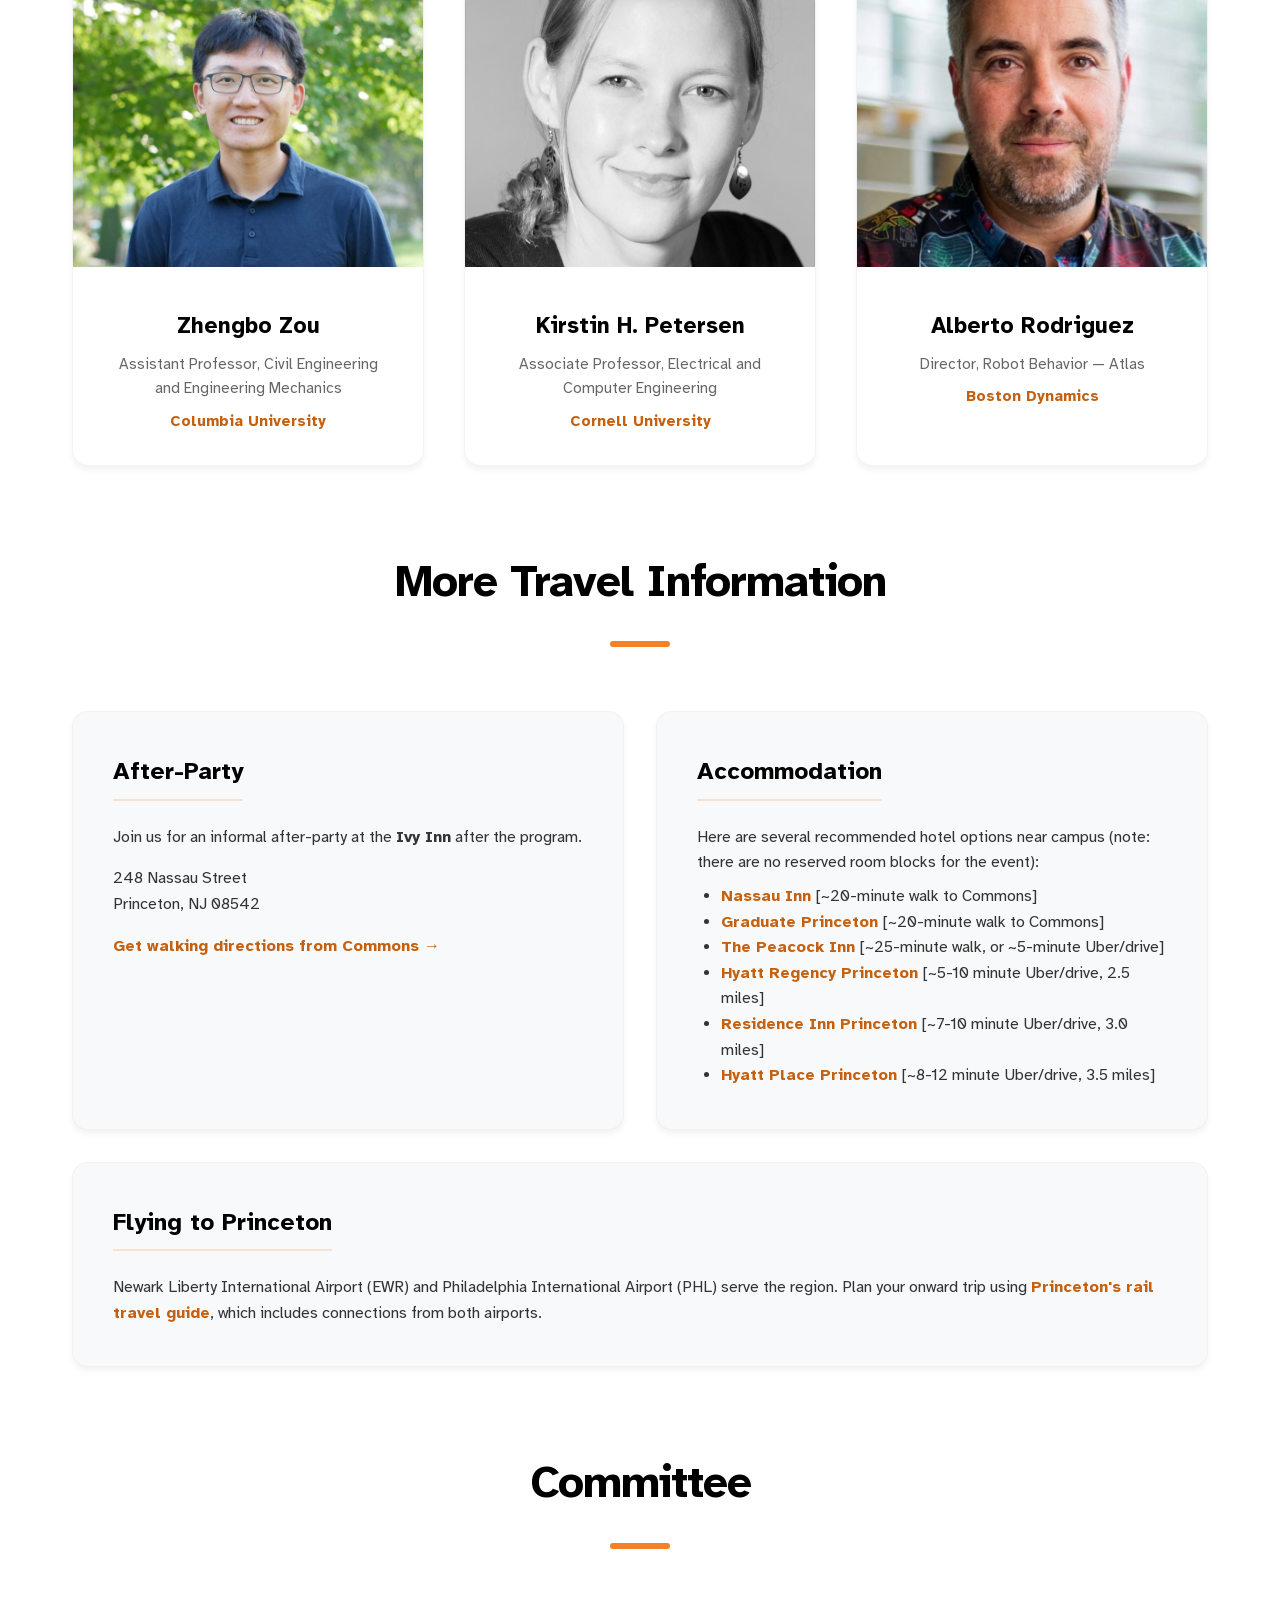
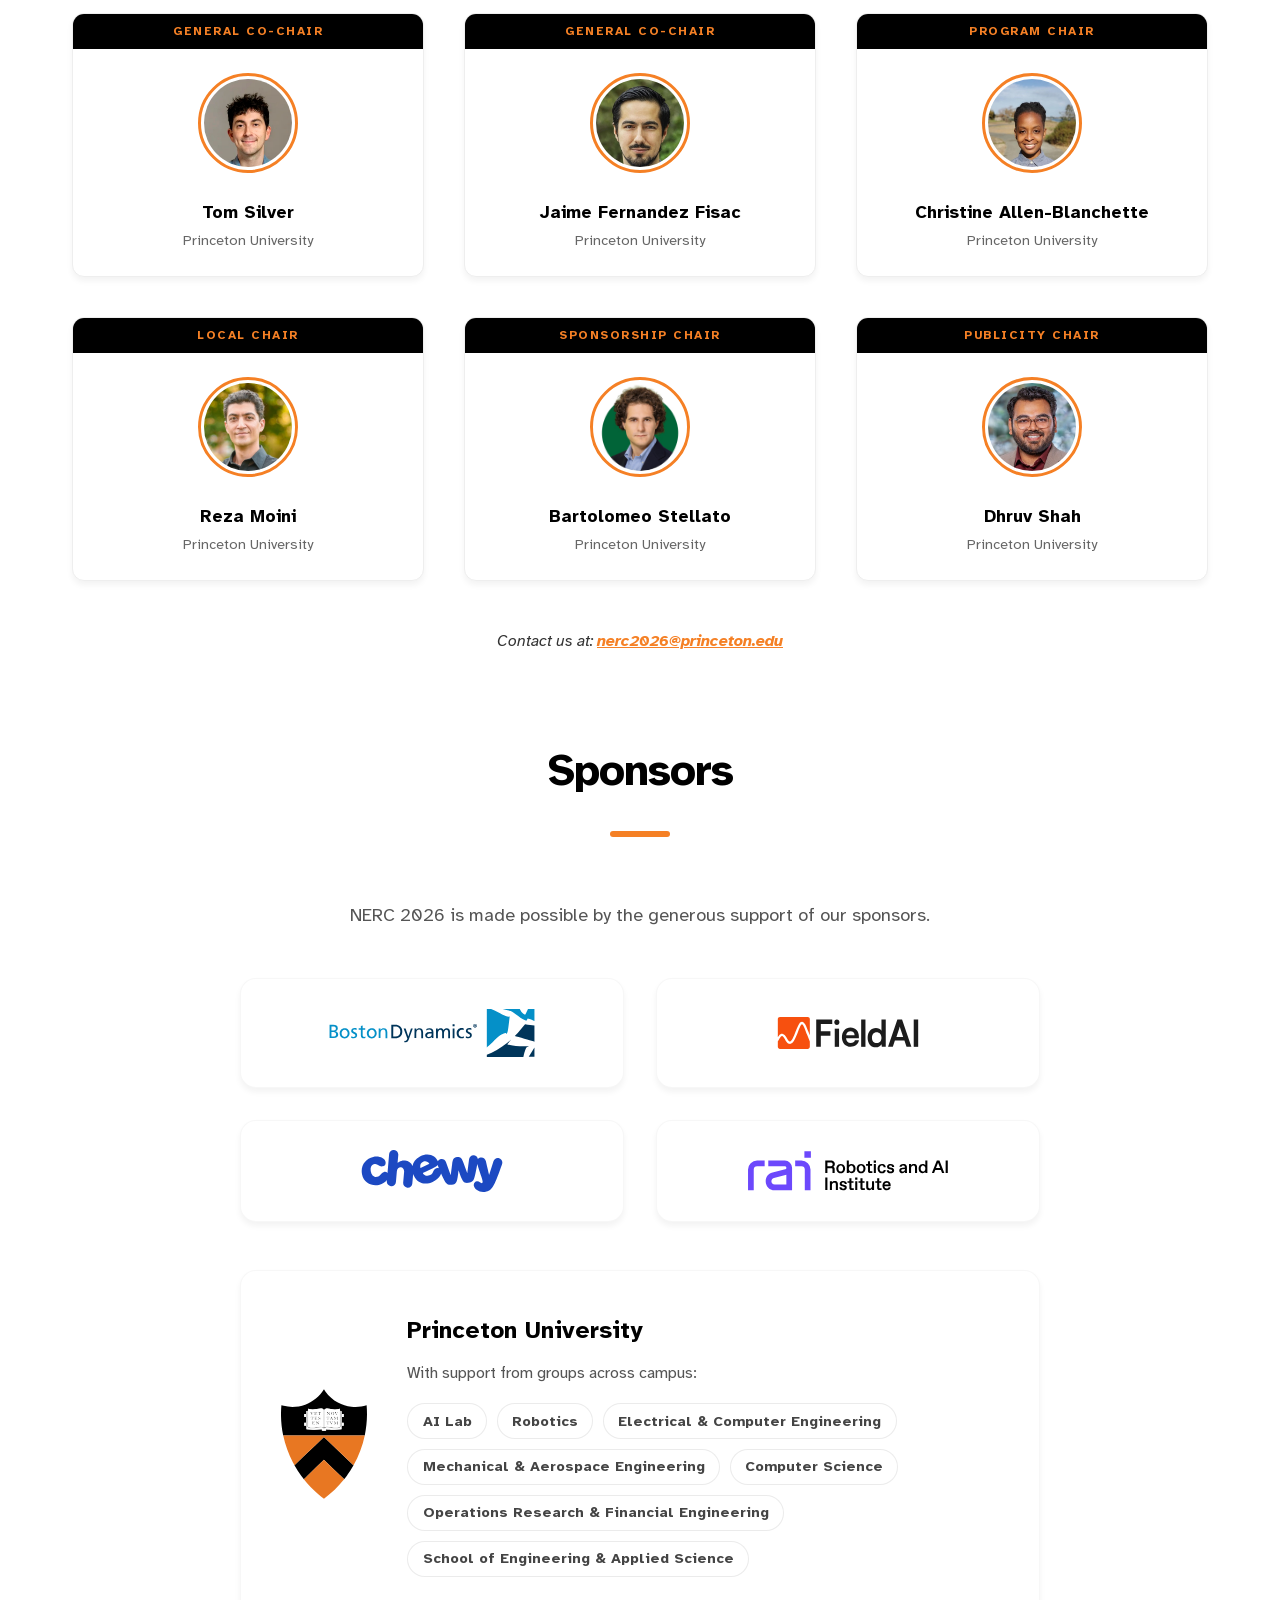
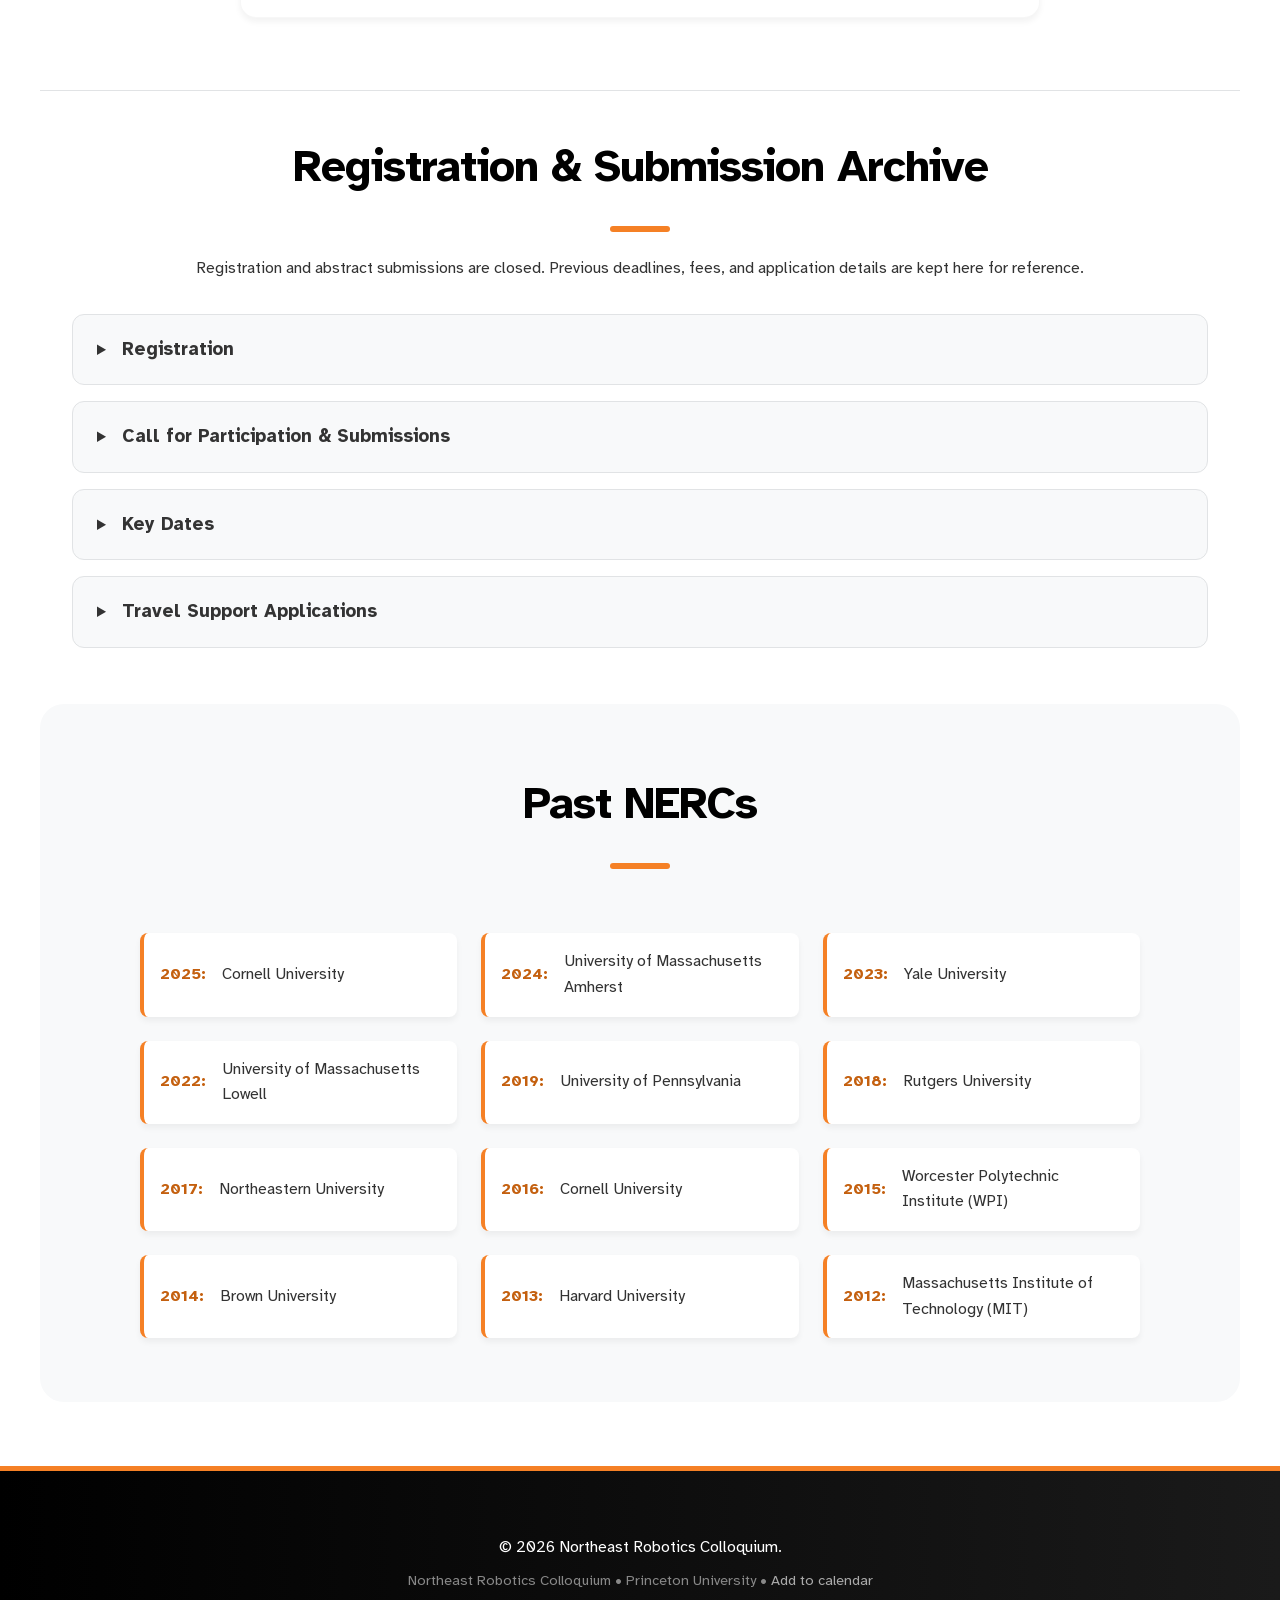
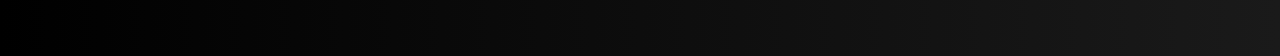
==== commit cbc6586e: "Add keynote talk titles to the schedule" ====
--- a/index.html
+++ b/index.html
@@ -34,7 +34,7 @@
 
     <link rel="preload" as="image" href="images/nassau_hall_autumn.jpg" media="(min-width: 769px)">
     <link rel="preload" as="image" href="images/nassau_hall_autumn_mobile.jpg" media="(max-width: 768px)">
-    <link rel="stylesheet" href="style.css?v=2.9">
+    <link rel="stylesheet" href="style.css?v=2.10">
     <link rel="preload" as="font" type="font/woff2" href="fonts/atkinson-400.woff2" crossorigin>
     <link rel="preload" as="font" type="font/woff2" href="fonts/atkinson-700.woff2" crossorigin>
     <link rel="stylesheet" href="fonts/fonts.css?v=1.1">
@@ -274,7 +274,7 @@
                     <span class="poster-board">Board <strong>5</strong></span>
                     <div class="poster-description">
                         <h4 class="poster-title">Real-time deployment of deep-learning-based single-shot structured-light endoscopy for robotic laparoscopic depth guidance</h4>
-                        <p class="poster-authors">Wayne Wonseok Rodgers, Axel Krieger, Shuwen Wei, Jin U. Kang, Seonghoon Jang</p>
+                        <p class="poster-authors">Wayne Wonseok Rodgers, Seonghoon Jang, Michael Kam, Axel Krieger, Jin U. Kang</p>
                     </div>
                 </li>
                 <li class="poster-entry" data-board="6">
@@ -330,7 +330,7 @@
                     <span class="poster-board">Board <strong>13</strong></span>
                     <div class="poster-description">
                         <h4 class="poster-title">Characterizing the Accuracy of an Object Detection Algorithm for a ZED 2i Camera</h4>
-                        <p class="poster-authors">Jeffrey W. Herrmann</p>
+                        <p class="poster-authors">Jeffrey W. Herrmann, Vasisht Perivilli</p>
                     </div>
                 </li>
                 <li class="poster-entry" data-board="14">
@@ -428,7 +428,7 @@
                     <span class="poster-board">Board <strong>27</strong></span>
                     <div class="poster-description">
                         <h4 class="poster-title">Understanding Human-Robot Interaction for Residents in an Assisted-Living Facility</h4>
-                        <p class="poster-authors">Sifat Redwan Wahid</p>
+                        <p class="poster-authors">Sifat Redwan Wahid, Edward Downs, Arshia Khan</p>
                     </div>
                 </li>
                 <li class="poster-entry" data-board="28">
@@ -618,7 +618,7 @@
                     <span class="poster-board">Board <strong>53</strong></span>
                     <div class="poster-description">
                         <h4 class="poster-title">Analyzing Computational Demands on the Leo Rover during Image Processing and Navigation</h4>
-                        <p class="poster-authors">Jeffrey W. Herrmann</p>
+                        <p class="poster-authors">Jeffrey W. Herrmann, Andy H. Wu</p>
                     </div>
                 </li>
                 <li class="poster-entry" data-board="54">
@@ -933,7 +933,7 @@
                     <span class="poster-board">Board <strong>S-6</strong></span>
                     <div class="poster-description">
                         <h4 class="poster-title">Interfacial Pumping on a Lab-Scale USV for Efficient Microplastics Collection</h4>
-                        <p class="poster-authors">Kirstin H Petersen, Stephan Wagner</p>
+                        <p class="poster-authors">Stephan Wagner, Yicong Fu, Sunghwan Jung, Kirstin H Petersen</p>
                     </div>
                 </li>
                 <li class="poster-entry" data-board="S-7">
@@ -976,8 +976,9 @@
                 <tr class="highlight">
                     <td>9:00 AM</td>
                     <td>
-                        <strong>Keynote: <a href="https://www.civil.columbia.edu/content/zhengbo-zou" target="_blank" rel="noopener">Zhengbo Zou</a></strong>
-                        <p class="schedule-detail">Columbia University</p>
+                        <p class="schedule-label">Keynote</p>
+                        <h3 class="schedule-talk-title">Two Years to Build, Fifty to Maintain: Robot Learning for Construction and Facility Operations</h3>
+                        <p class="schedule-detail schedule-speaker"><a href="https://www.civil.columbia.edu/content/zhengbo-zou" target="_blank" rel="noopener">Zhengbo Zou</a> <span>(Columbia University)</span></p>
                     </td>
                 </tr>
                 <tr>
@@ -1003,8 +1004,9 @@
                 <tr class="highlight">
                     <td>1:00 PM</td>
                     <td>
-                        <strong>Keynote: <a href="https://www.ece.cornell.edu/faculty-directory/kirstin-hagelskjaer-petersen" target="_blank" rel="noopener">Kirstin H. Petersen</a></strong>
-                        <p class="schedule-detail">Cornell University</p>
+                        <p class="schedule-label">Keynote</p>
+                        <h3 class="schedule-talk-title">From Social Insects to Robots: Designing with Collective Embodied Intelligence</h3>
+                        <p class="schedule-detail schedule-speaker"><a href="https://www.ece.cornell.edu/faculty-directory/kirstin-hagelskjaer-petersen" target="_blank" rel="noopener">Kirstin H. Petersen</a> <span>(Cornell University)</span></p>
                     </td>
                 </tr>
                 <tr>
@@ -1026,8 +1028,9 @@
                 <tr class="highlight">
                     <td>4:00 PM</td>
                     <td>
-                        <strong>Keynote: <a href="https://bostondynamics.com/" target="_blank" rel="noopener">Alberto Rodriguez</a></strong>
-                        <p class="schedule-detail">Boston Dynamics</p>
+                        <p class="schedule-label">Keynote</p>
+                        <h3 class="schedule-talk-title">Actions and Agents for Long-Horizon Work</h3>
+                        <p class="schedule-detail schedule-speaker"><a href="https://bostondynamics.com/" target="_blank" rel="noopener">Alberto Rodriguez</a> <span>(Boston Dynamics)</span></p>
                     </td>
                 </tr>
                 <tr>
--- a/style.css
+++ b/style.css
@@ -904,6 +904,36 @@
 .schedule-speakers a {
     display: inline-block;
     font-weight: 400;
+}
+
+.schedule-label {
+    margin: 0 0 0.4rem;
+    color: var(--primary-text);
+    font-size: 0.72rem;
+    font-weight: 700;
+    letter-spacing: 0.08em;
+    text-transform: uppercase;
+}
+
+.schedule-talk-title {
+    margin: 0;
+    max-width: 65ch;
+    font-size: 1rem;
+    line-height: 1.4;
+    text-wrap: pretty;
+}
+
+.schedule-speaker {
+    margin-top: 0.6rem;
+}
+
+.schedule-speaker a {
+    color: inherit;
+    font-weight: 500;
+}
+
+.schedule-speaker span {
+    display: inline-block;
 }
 
 /* Logistics / Travel */
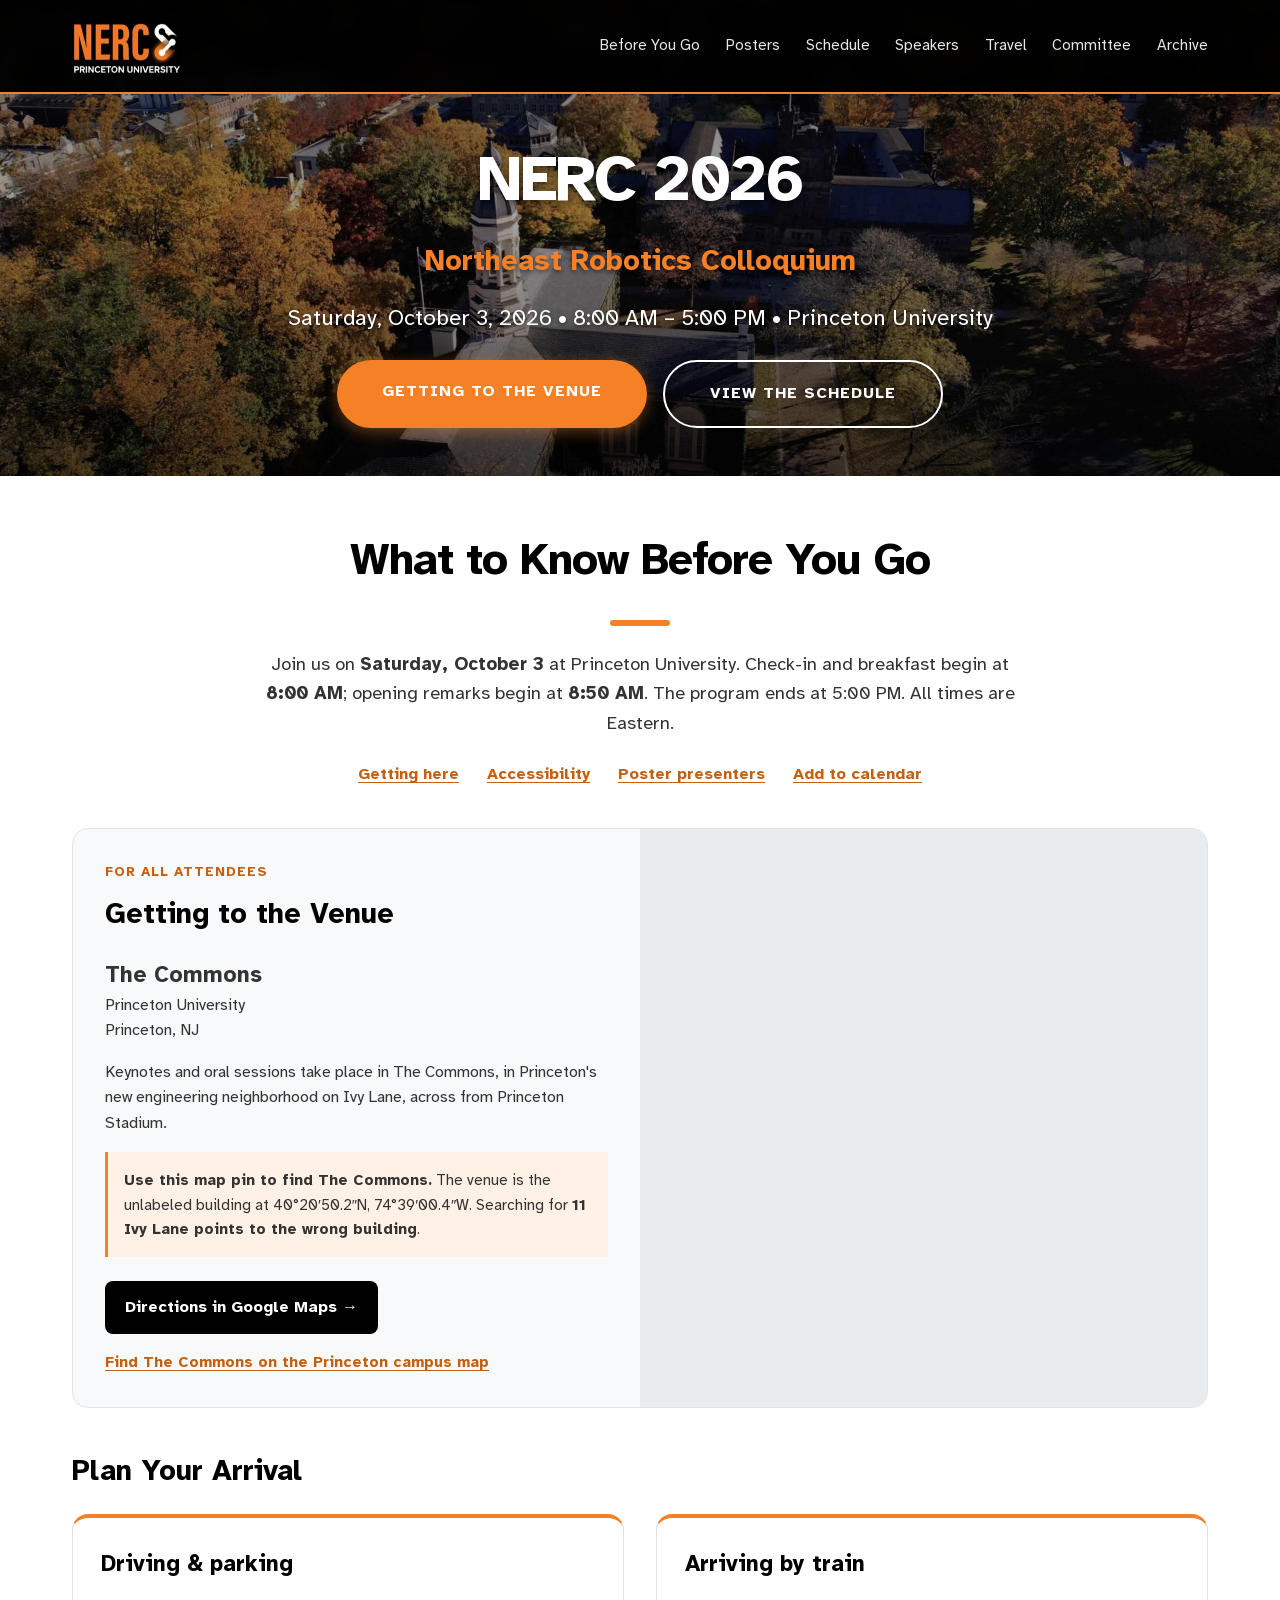
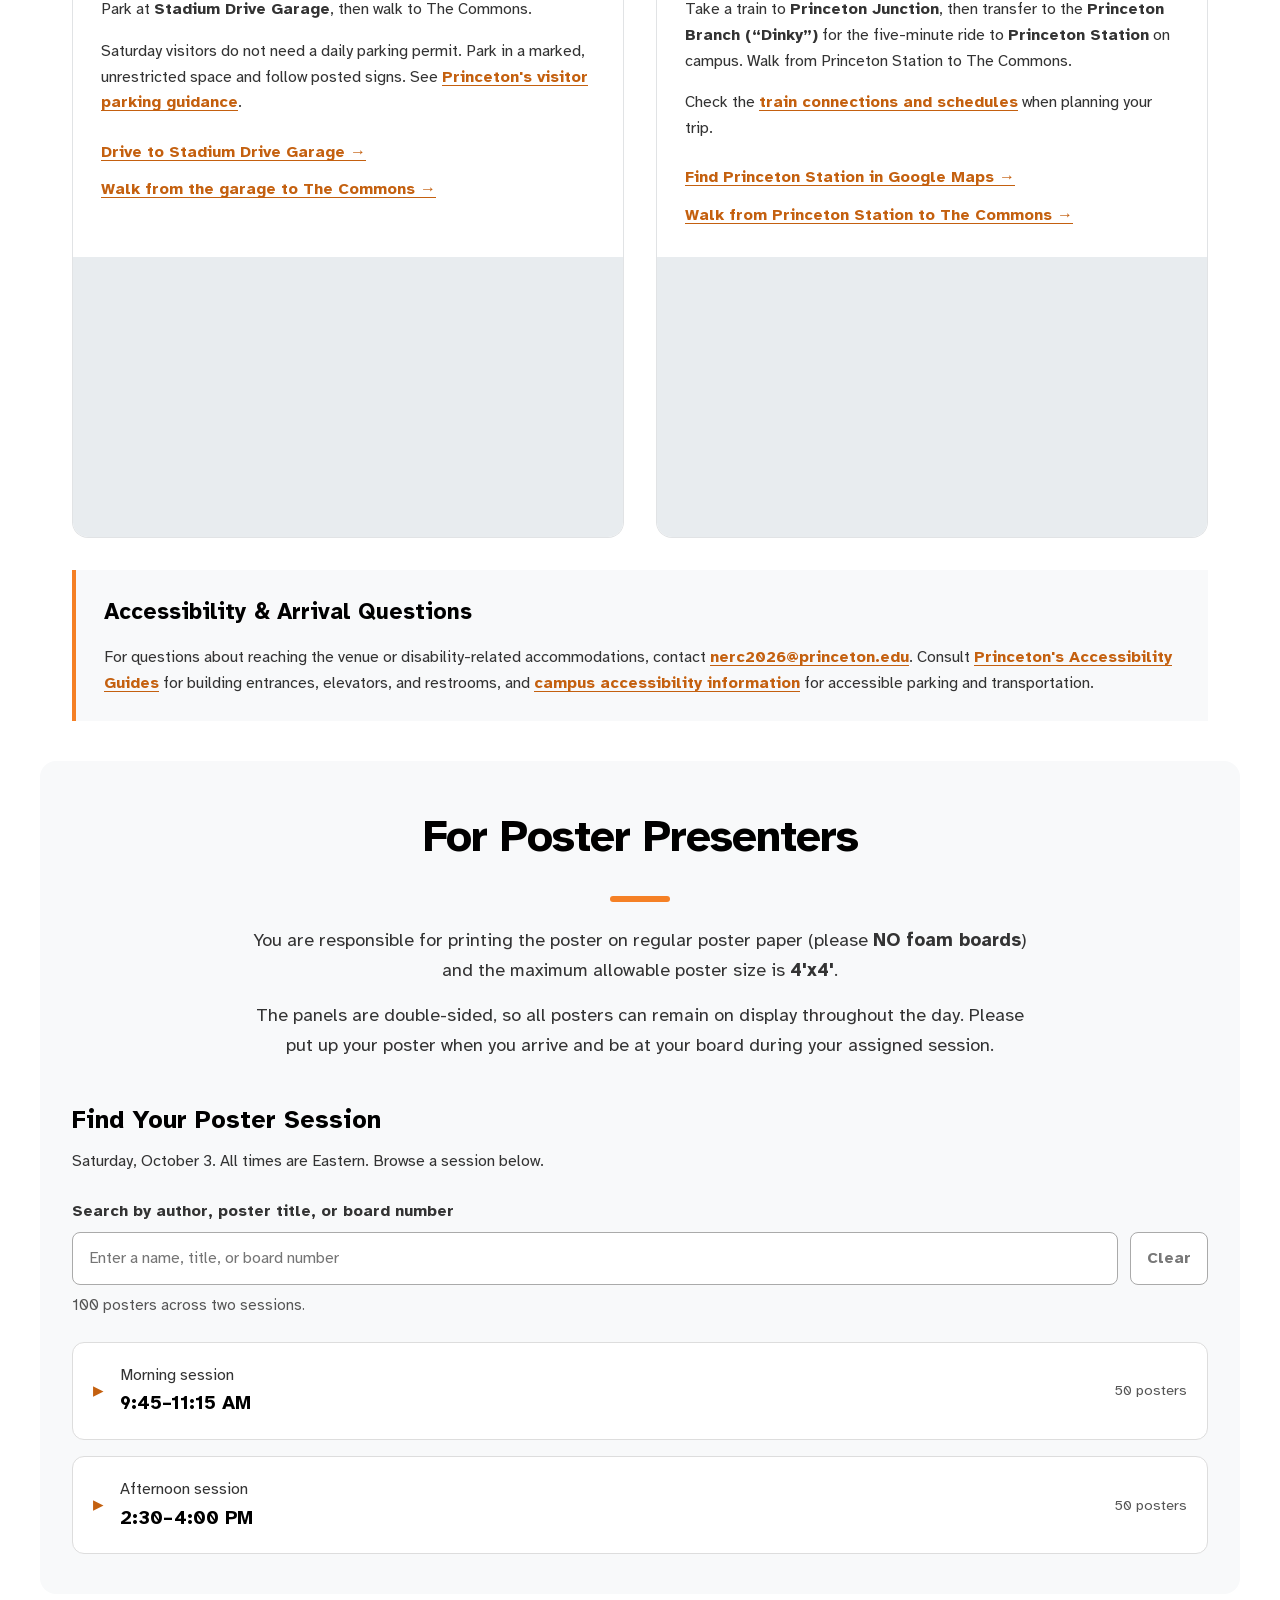
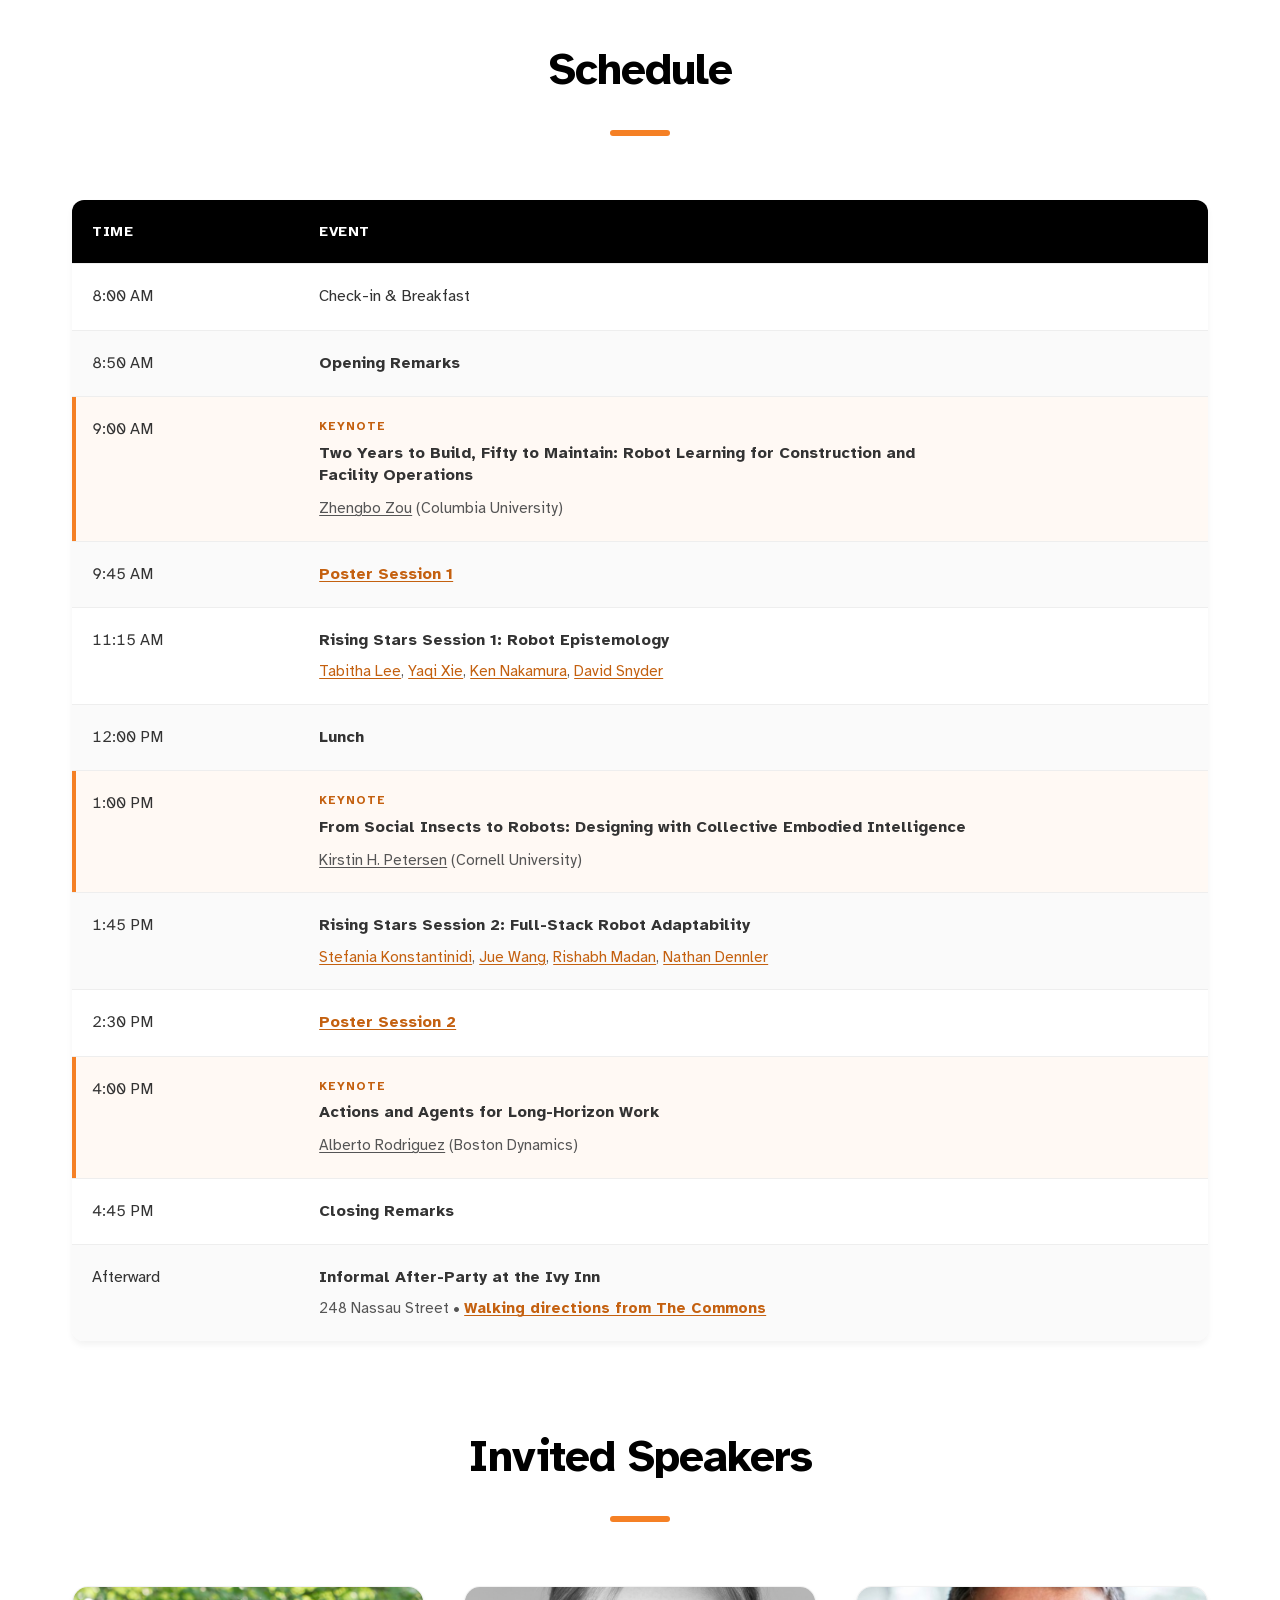
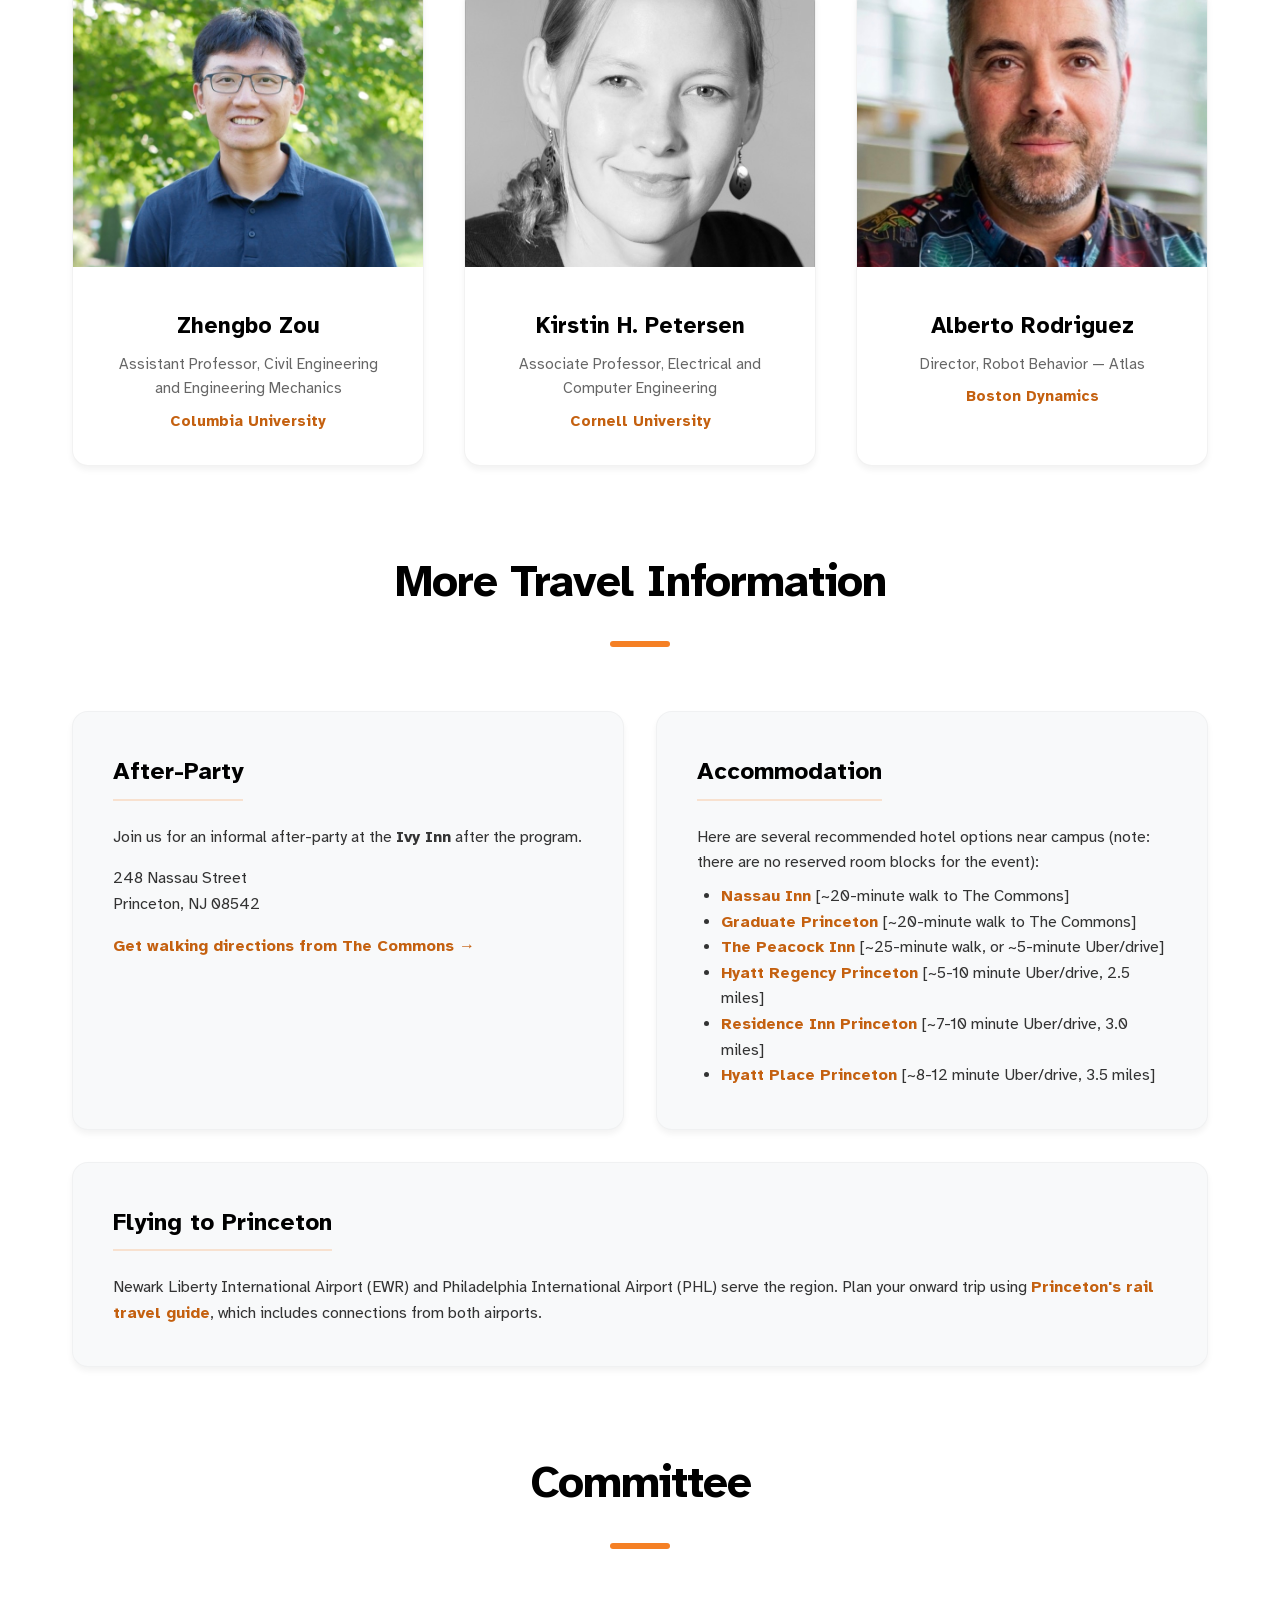
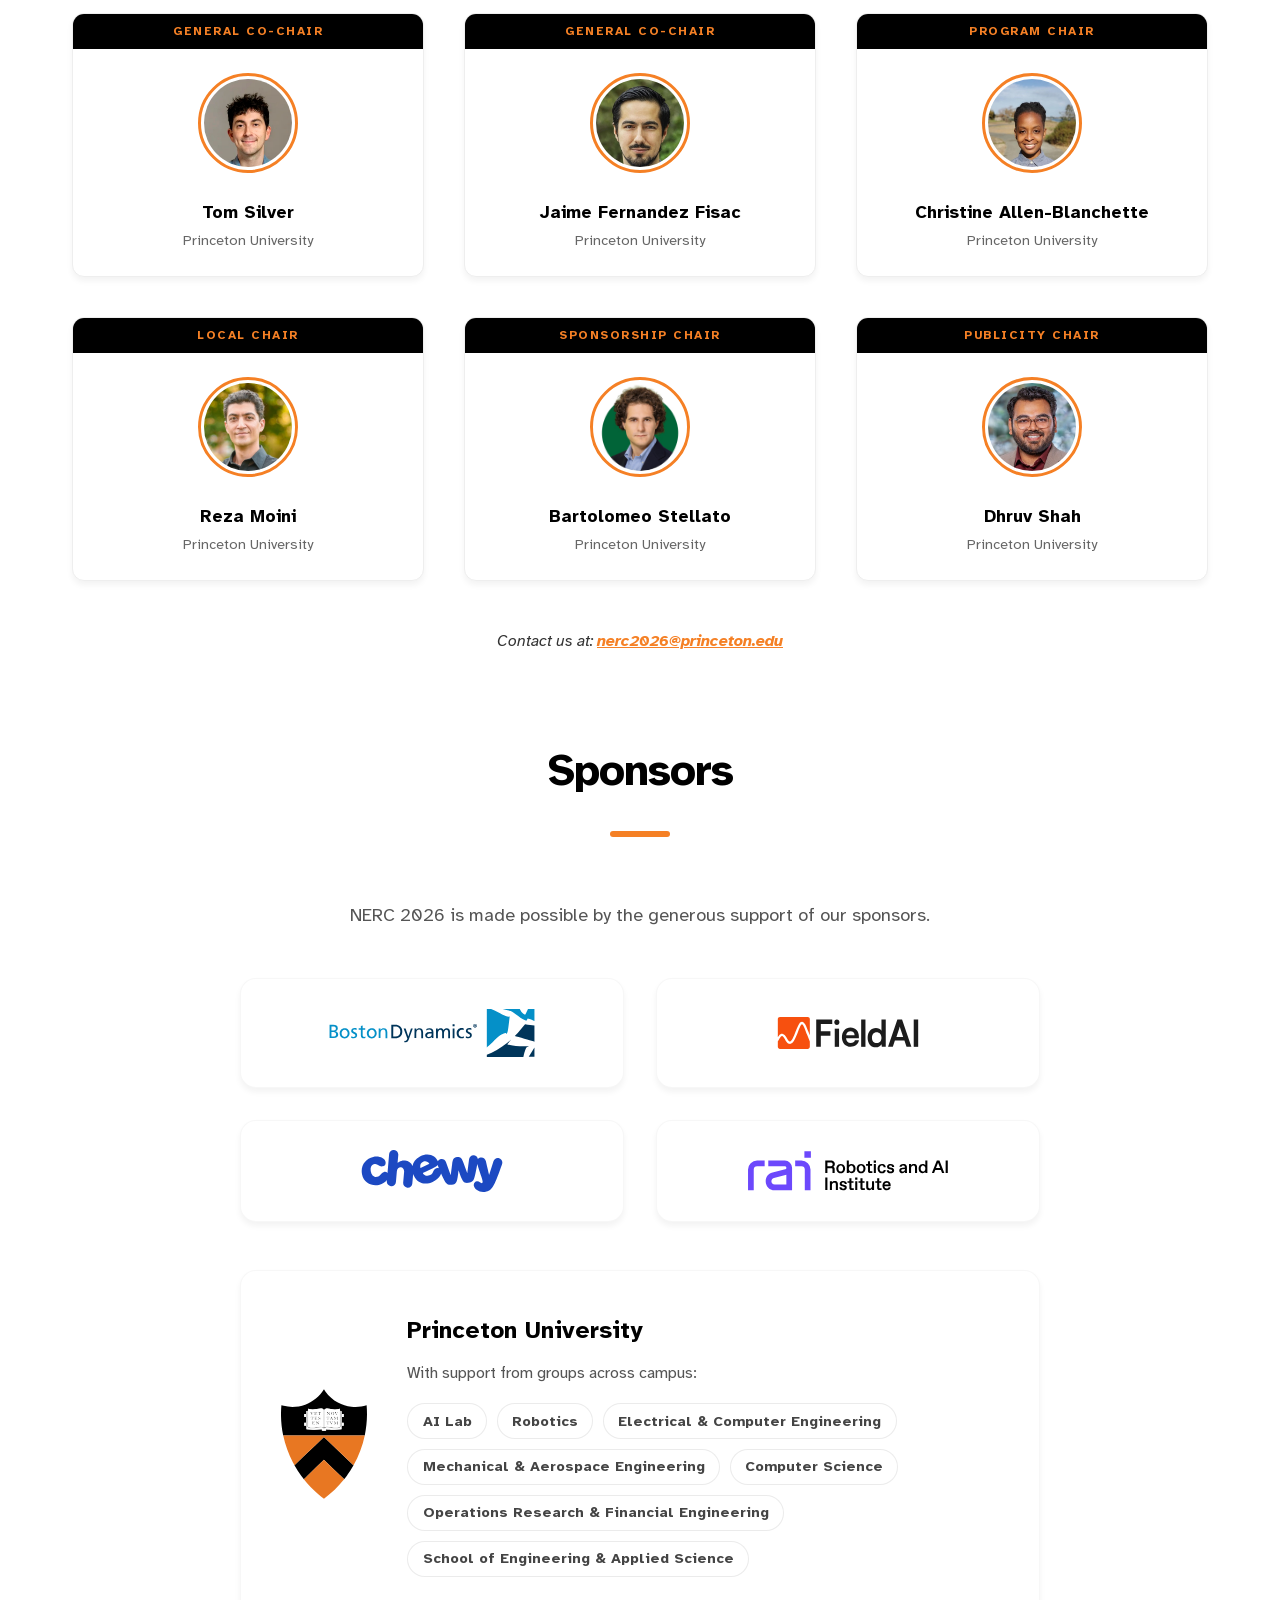
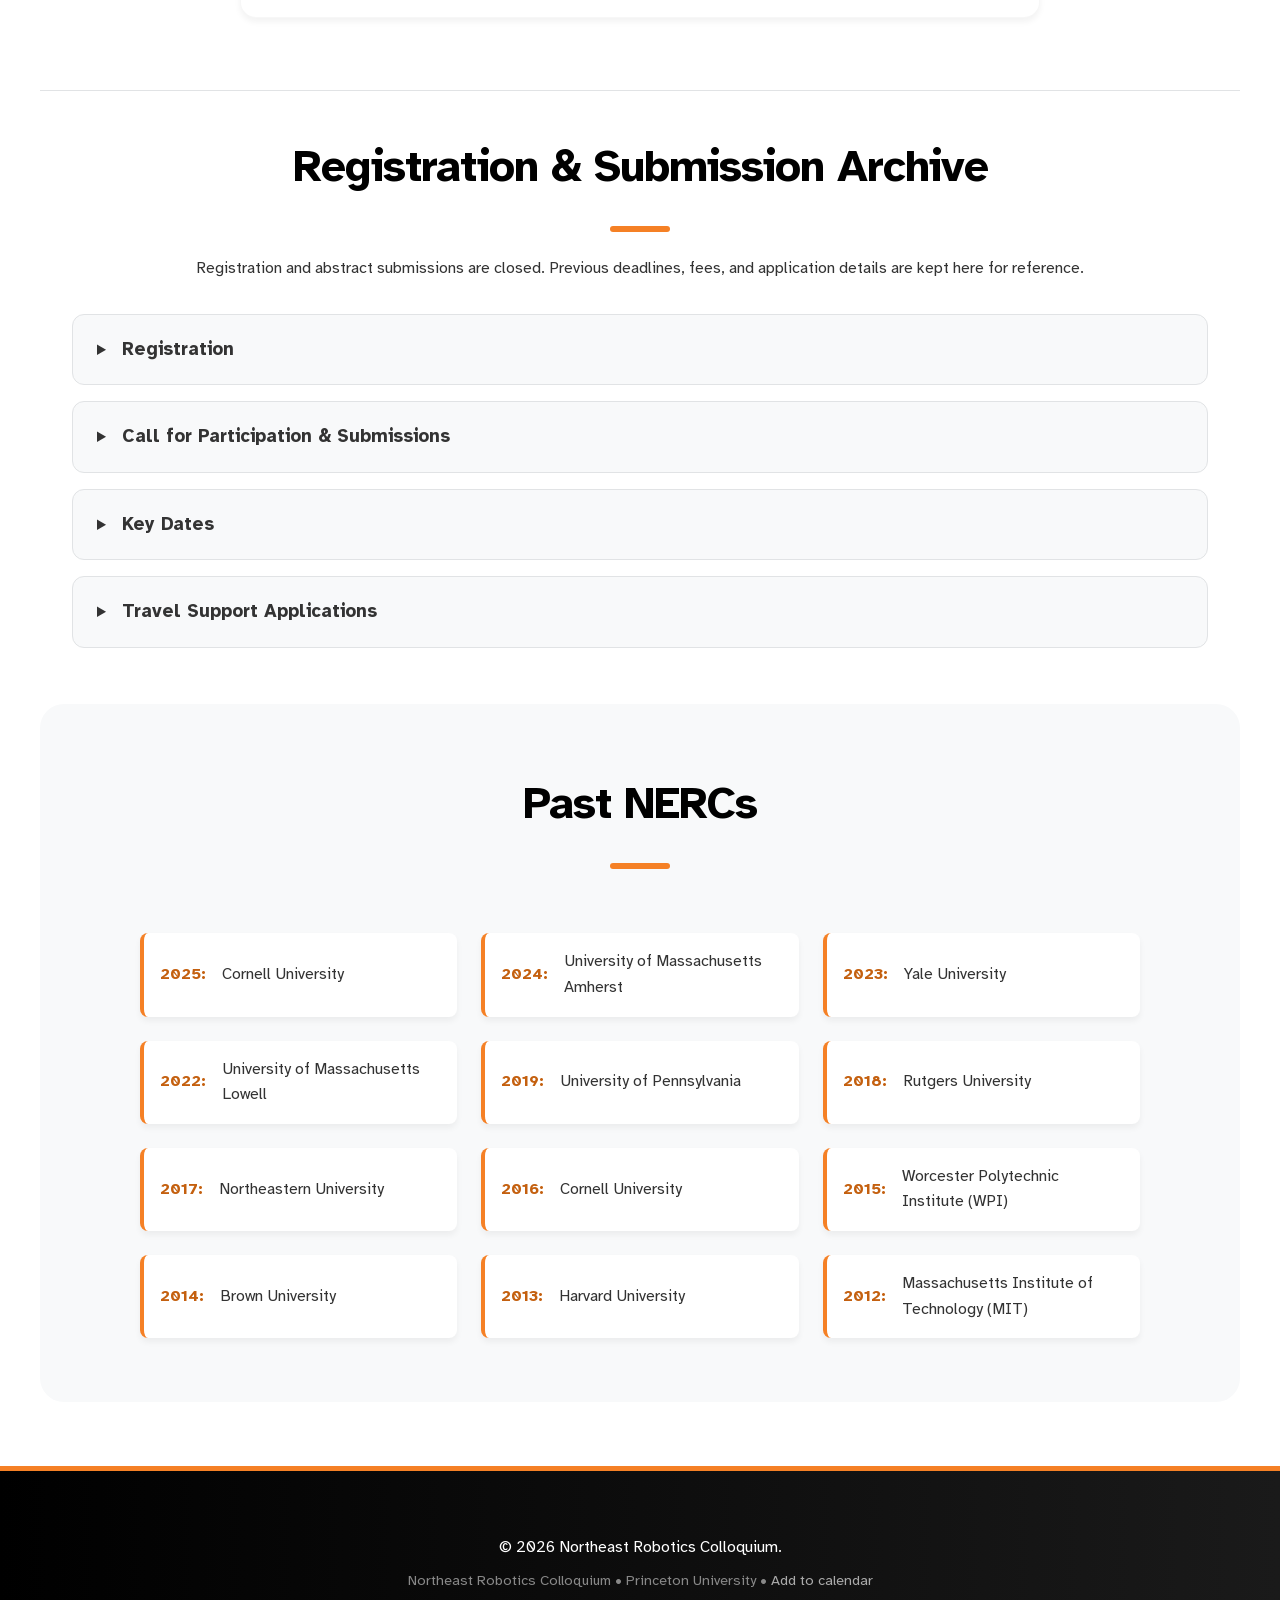
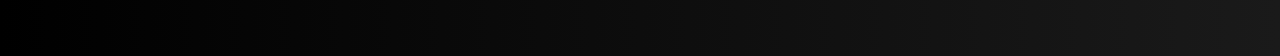
==== commit 4170301a: "Use The Commons consistently for the venue name" ====
--- a/index.html
+++ b/index.html
@@ -51,7 +51,7 @@
         "eventStatus": "https://schema.org/EventScheduled",
         "location": {
             "@type": "Place",
-            "name": "Princeton University, Commons Library",
+            "name": "Princeton University, The Commons",
             "geo": {
                 "@type": "GeoCoordinates",
                 "latitude": 40.347278,
@@ -148,19 +148,19 @@
             <div class="venue-info">
                 <p class="eyebrow">For all attendees</p>
                 <h3>Getting to the Venue</h3>
-                <p class="venue-name">Commons Library</p>
+                <p class="venue-name">The Commons</p>
                 <address>Princeton University<br>Princeton, NJ</address>
-                <p>Keynotes and oral sessions take place in Commons Library, in Princeton's new engineering
+                <p>Keynotes and oral sessions take place in The Commons, in Princeton's new engineering
                     neighborhood on Ivy Lane, across from Princeton Stadium.</p>
-                <p class="map-note"><strong>Use this map pin to find Commons Library.</strong>
+                <p class="map-note"><strong>Use this map pin to find The Commons.</strong>
                     The venue is the unlabeled building at 40&deg;20&prime;50.2&Prime;N, 74&deg;39&prime;00.4&Prime;W.
                     Searching for <strong>11 Ivy Lane points to the wrong building</strong>.</p>
                 <a class="map-button" href="https://www.google.com/maps/dir/?api=1&amp;destination=40.347278%2C-74.650111"
                     target="_blank" rel="noopener">Directions in Google Maps &rarr;</a>
                 <a class="campus-map-link" href="https://experience.arcgis.com/experience/366d5b2cddfb4aa990eb75f04aec8ade#widget_69=text:0949"
-                    target="_blank" rel="noopener">Find Commons on the Princeton campus map</a>
-            </div>
-            <iframe class="venue-map" title="Google Map pin for Commons Library at 40.347278, -74.650111"
+                    target="_blank" rel="noopener">Find The Commons on the Princeton campus map</a>
+            </div>
+            <iframe class="venue-map" title="Google Map pin for The Commons at 40.347278, -74.650111"
                 src="https://www.google.com/maps?q=40.347278%2C-74.650111&amp;z=18&amp;output=embed"
                 width="600" height="440" loading="lazy" referrerpolicy="no-referrer-when-downgrade" allowfullscreen></iframe>
         </div>
@@ -170,7 +170,7 @@
             <article class="arrival-card">
                 <div class="arrival-copy">
                     <h4>Driving &amp; parking</h4>
-                    <p>Park at <strong>Stadium Drive Garage</strong>, then walk to Commons Library.</p>
+                    <p>Park at <strong>Stadium Drive Garage</strong>, then walk to The Commons.</p>
                     <p>Saturday visitors do not need a daily parking permit. Park in a marked, unrestricted space
                         and follow posted signs. See <a href="https://transportation.princeton.edu/parking/visiting-campus-events/visitors"
                             target="_blank" rel="noopener">Princeton's visitor parking guidance</a>.</p>
@@ -178,7 +178,7 @@
                         <li><a href="https://www.google.com/maps/dir/?api=1&amp;destination=Stadium+Drive+Garage%2C+Princeton%2C+NJ&amp;travelmode=driving"
                             target="_blank" rel="noopener">Drive to Stadium Drive Garage &rarr;</a></li>
                         <li><a href="https://www.google.com/maps/dir/?api=1&amp;origin=Stadium+Drive+Garage%2C+Princeton%2C+NJ&amp;destination=40.347278%2C-74.650111&amp;travelmode=walking"
-                            target="_blank" rel="noopener">Walk from the garage to Commons &rarr;</a></li>
+                            target="_blank" rel="noopener">Walk from the garage to The Commons &rarr;</a></li>
                     </ul>
                 </div>
                 <iframe class="arrival-map" title="Google Map of Stadium Drive Garage, Princeton"
@@ -190,14 +190,14 @@
                     <h4>Arriving by train</h4>
                     <p>Take a train to <strong>Princeton Junction</strong>, then transfer to the
                         <strong>Princeton Branch (&ldquo;Dinky&rdquo;)</strong> for the five-minute ride to
-                        <strong>Princeton Station</strong> on campus. Walk from Princeton Station to Commons Library.</p>
+                        <strong>Princeton Station</strong> on campus. Walk from Princeton Station to The Commons.</p>
                     <p>Check the <a href="https://transportation.princeton.edu/getting-campus/public-transit/trains"
                         target="_blank" rel="noopener">train connections and schedules</a> when planning your trip.</p>
                     <ul class="route-links">
                         <li><a href="https://www.google.com/maps/search/?api=1&amp;query=40.342088%2C-74.658870"
                             target="_blank" rel="noopener">Find Princeton Station in Google Maps &rarr;</a></li>
                         <li><a href="https://www.google.com/maps/dir/?api=1&amp;origin=40.342088%2C-74.658870&amp;destination=40.347278%2C-74.650111&amp;travelmode=walking"
-                            target="_blank" rel="noopener">Walk from Princeton Station to Commons &rarr;</a></li>
+                            target="_blank" rel="noopener">Walk from Princeton Station to The Commons &rarr;</a></li>
                     </ul>
                 </div>
                 <iframe class="arrival-map" title="Google Map of Princeton Station on campus"
@@ -246,7 +246,7 @@
                     <span class="poster-board">Board <strong>1</strong></span>
                     <div class="poster-description">
                         <h4 class="poster-title">Adaptive Illumination Control for Visual SLAM</h4>
-                        <p class="poster-authors">Yash Turkar, shekoufeh sadeghi, Karthik K Dantu</p>
+                        <p class="poster-authors">Yash Turkar, Shekoufeh Sadeghi, Karthik K. Dantu</p>
                     </div>
                 </li>
                 <li class="poster-entry" data-board="2">
@@ -386,7 +386,7 @@
                     <span class="poster-board">Board <strong>21</strong></span>
                     <div class="poster-description">
                         <h4 class="poster-title">Policy Overflow: Distance-to-Manifold Corrections for Conditional Flow-Matching Policies</h4>
-                        <p class="poster-authors">Edward W Staley</p>
+                        <p class="poster-authors">Edward W. Staley</p>
                     </div>
                 </li>
                 <li class="poster-entry" data-board="22">
@@ -519,7 +519,7 @@
                     <span class="poster-board">Board <strong>40</strong></span>
                     <div class="poster-description">
                         <h4 class="poster-title">Probabilistic Decision Programs for Planning and World Modeling</h4>
-                        <p class="poster-authors">Zachary S Siegel</p>
+                        <p class="poster-authors">Zachary S. Siegel</p>
                     </div>
                 </li>
                 <li class="poster-entry" data-board="41">
@@ -568,7 +568,7 @@
                     <span class="poster-board">Board <strong>47</strong></span>
                     <div class="poster-description">
                         <h4 class="poster-title">Developing a modular, affordable 1D linear rehabilitation platform</h4>
-                        <p class="poster-authors">Vedant Talati, Reem M. Azar, Michelle J Johnson</p>
+                        <p class="poster-authors">Vedant Talati, Reem M. Azar, Michelle J. Johnson</p>
                     </div>
                 </li>
                 <li class="poster-entry" data-board="48">
@@ -652,7 +652,7 @@
                 <li class="poster-entry" data-board="58">
                     <span class="poster-board">Board <strong>58</strong></span>
                     <div class="poster-description">
-                        <h4 class="poster-title">RoboPlayground: Democratizing Robotic Evaluation Through Structured Physical Domains</h4>
+                        <h4 class="poster-title">RoboCommons: Open, Evolving Evaluation for Generalist Robot Policies</h4>
                         <p class="poster-authors">Yi Ru Wang, Carter Ung, Evan Gubarev, Christopher Tan, Max Argus, Florian Shkurti, Homanga Bharadhwaj, Siddhartha Srinivasa, Dieter Fox</p>
                     </div>
                 </li>
@@ -856,7 +856,7 @@
                     <span class="poster-board">Board <strong>87</strong></span>
                     <div class="poster-description">
                         <h4 class="poster-title">Field-Adaptive Graph Representation for Navigation, Manipulation, and Finite-Duration Fields</h4>
-                        <p class="poster-authors">Karthik K Dantu, Charuvahan Adhivarahan</p>
+                        <p class="poster-authors">Karthik K. Dantu, Charuvahan Adhivarahan</p>
                     </div>
                 </li>
                 <li class="poster-entry" data-board="88">
@@ -912,42 +912,42 @@
                     <span class="poster-board">Board <strong>S-3</strong></span>
                     <div class="poster-description">
                         <h4 class="poster-title">AI Interfaces: Easing Access to Field Robots</h4>
-                        <p class="poster-authors">Eric Judys, Utku Melemetci, Kirstin H Petersen</p>
+                        <p class="poster-authors">Eric Judys, Utku Melemetci, Kirstin H. Petersen</p>
                     </div>
                 </li>
                 <li class="poster-entry" data-board="S-4">
                     <span class="poster-board">Board <strong>S-4</strong></span>
                     <div class="poster-description">
                         <h4 class="poster-title">From Pool to Pond: Deploying Cooperative Robots for Environmental Remediation</h4>
-                        <p class="poster-authors">Kirstin H Petersen, Aidan Chan, Elias Xu</p>
+                        <p class="poster-authors">Kirstin H. Petersen, Aidan Chan, Elias Xu</p>
                     </div>
                 </li>
                 <li class="poster-entry" data-board="S-5">
                     <span class="poster-board">Board <strong>S-5</strong></span>
                     <div class="poster-description">
                         <h4 class="poster-title">A Low-Cost Modular Robotic System for Automated Environmental DNA Sampling</h4>
-                        <p class="poster-authors">Kirstin H Petersen, Xinrong Zhu, Stephan Wagner</p>
+                        <p class="poster-authors">Kirstin H. Petersen, Xinrong Zhu, Stephan Wagner</p>
                     </div>
                 </li>
                 <li class="poster-entry" data-board="S-6">
                     <span class="poster-board">Board <strong>S-6</strong></span>
                     <div class="poster-description">
                         <h4 class="poster-title">Interfacial Pumping on a Lab-Scale USV for Efficient Microplastics Collection</h4>
-                        <p class="poster-authors">Stephan Wagner, Yicong Fu, Sunghwan Jung, Kirstin H Petersen</p>
+                        <p class="poster-authors">Stephan Wagner, Yicong Fu, Sunghwan Jung, Kirstin H. Petersen</p>
                     </div>
                 </li>
                 <li class="poster-entry" data-board="S-7">
                     <span class="poster-board">Board <strong>S-7</strong></span>
                     <div class="poster-description">
                         <h4 class="poster-title">A Robotic System for Invasive Aquatic Biomass Removal</h4>
-                        <p class="poster-authors">Kirstin H Petersen, Ming Huang</p>
+                        <p class="poster-authors">Kirstin H. Petersen, Ming Huang</p>
                     </div>
                 </li>
                 <li class="poster-entry" data-board="S-8">
                     <span class="poster-board">Board <strong>S-8</strong></span>
                     <div class="poster-description">
                         <h4 class="poster-title">A Low-Cost Amphibious Robot for Mapping and Monitoring Freshwater Wetlands</h4>
-                        <p class="poster-authors">Kirstin H Petersen, Hilario Esparza, Ryan Brynjolfson</p>
+                        <p class="poster-authors">Kirstin H. Petersen, Hilario Esparza, Ryan Brynjolfson</p>
                     </div>
                 </li>
             </ol>
@@ -1043,7 +1043,7 @@
                         <strong>Informal After-Party at the Ivy Inn</strong>
                         <p class="schedule-detail">248 Nassau Street &bull;
                             <a href="https://www.google.com/maps/dir/?api=1&amp;origin=40.347278%2C-74.650111&amp;destination=Ivy+Inn%2C+248+Nassau+Street%2C+Princeton%2C+NJ+08542&amp;travelmode=walking"
-                                target="_blank" rel="noopener">Walking directions from Commons</a>
+                                target="_blank" rel="noopener">Walking directions from The Commons</a>
                         </p>
                     </td>
                 </tr>
@@ -1095,7 +1095,7 @@
                 <p class="after-party-address">248 Nassau Street<br>
                     Princeton, NJ 08542</p>
                 <p><a href="https://www.google.com/maps/dir/?api=1&amp;origin=40.347278%2C-74.650111&amp;destination=Ivy+Inn%2C+248+Nassau+Street%2C+Princeton%2C+NJ+08542&amp;travelmode=walking"
-                        target="_blank" rel="noopener">Get walking directions from Commons &rarr;</a></p>
+                        target="_blank" rel="noopener">Get walking directions from The Commons &rarr;</a></p>
             </div>
             <div class="logistics-card">
                 <h3>Accommodation</h3>
@@ -1103,9 +1103,9 @@
                     for the event):</p>
                 <ul class="hotel-list">
                     <li><a href="https://nassauinn.com/" target="_blank" rel="noopener">Nassau Inn</a> [~20-minute walk to
-                        Commons]</li>
+                        The Commons]</li>
                     <li><a href="https://www.graduatehotels.com/princeton/" target="_blank" rel="noopener">Graduate Princeton</a>
-                        [~20-minute walk to Commons]</li>
+                        [~20-minute walk to The Commons]</li>
                     <li><a href="https://www.peacockinn.com/" target="_blank" rel="noopener">The Peacock Inn</a> [~25-minute walk,
                         or ~5-minute Uber/drive]</li>
                     <li><a href="https://www.hyatt.com/hyatt-regency/en-US/princ-hyatt-regency-princeton"
